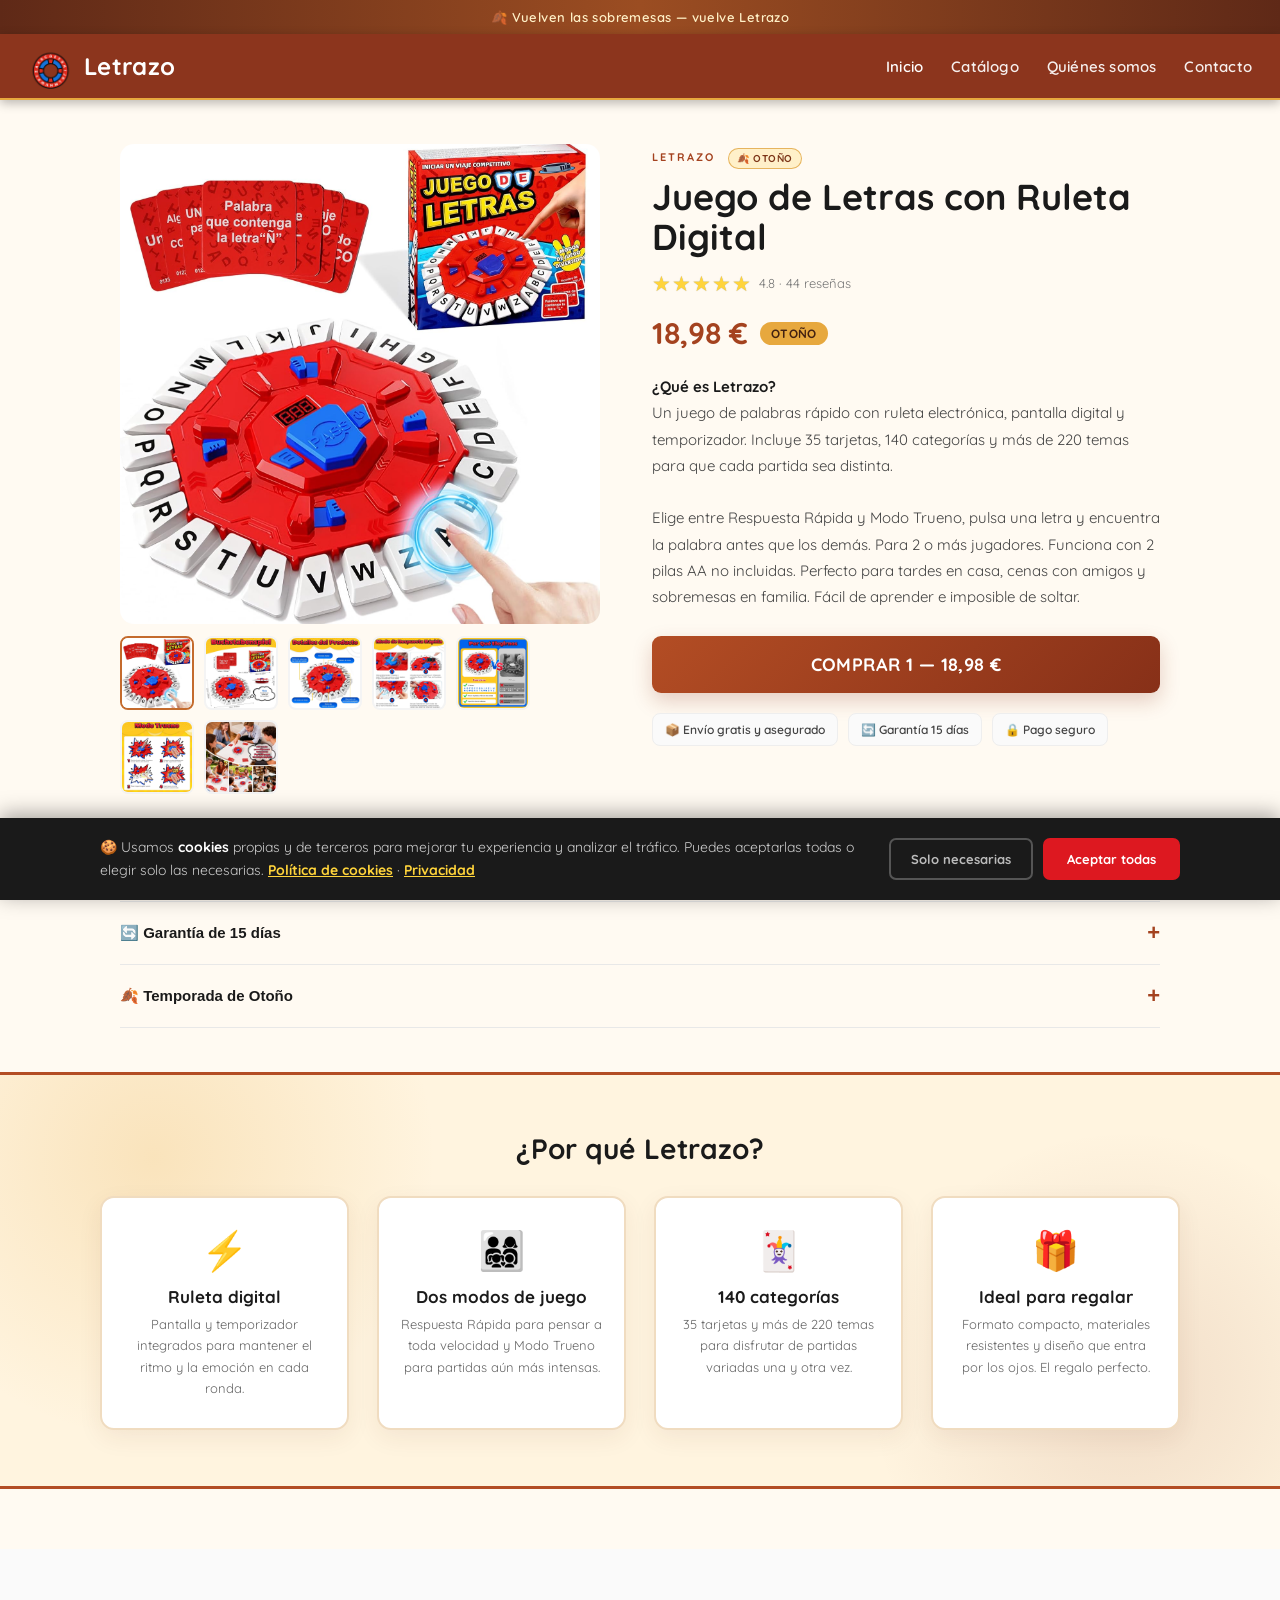
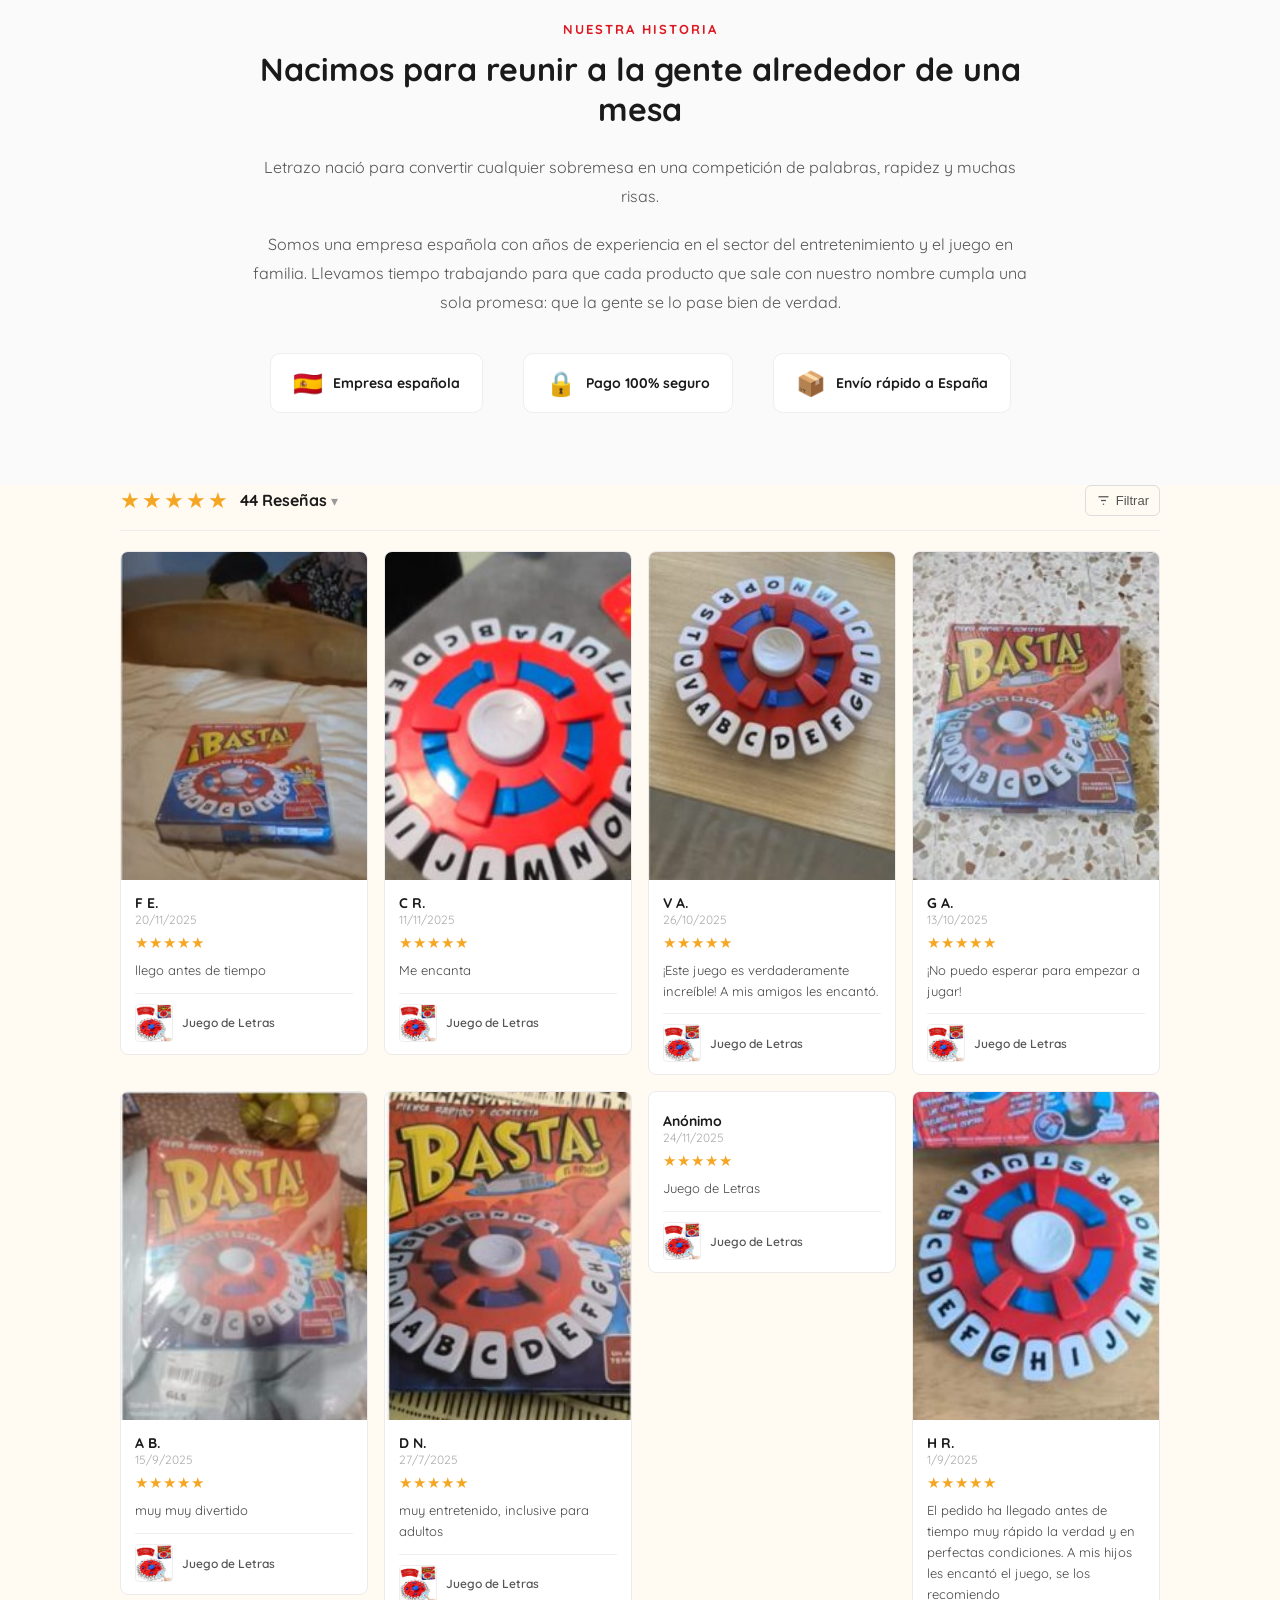
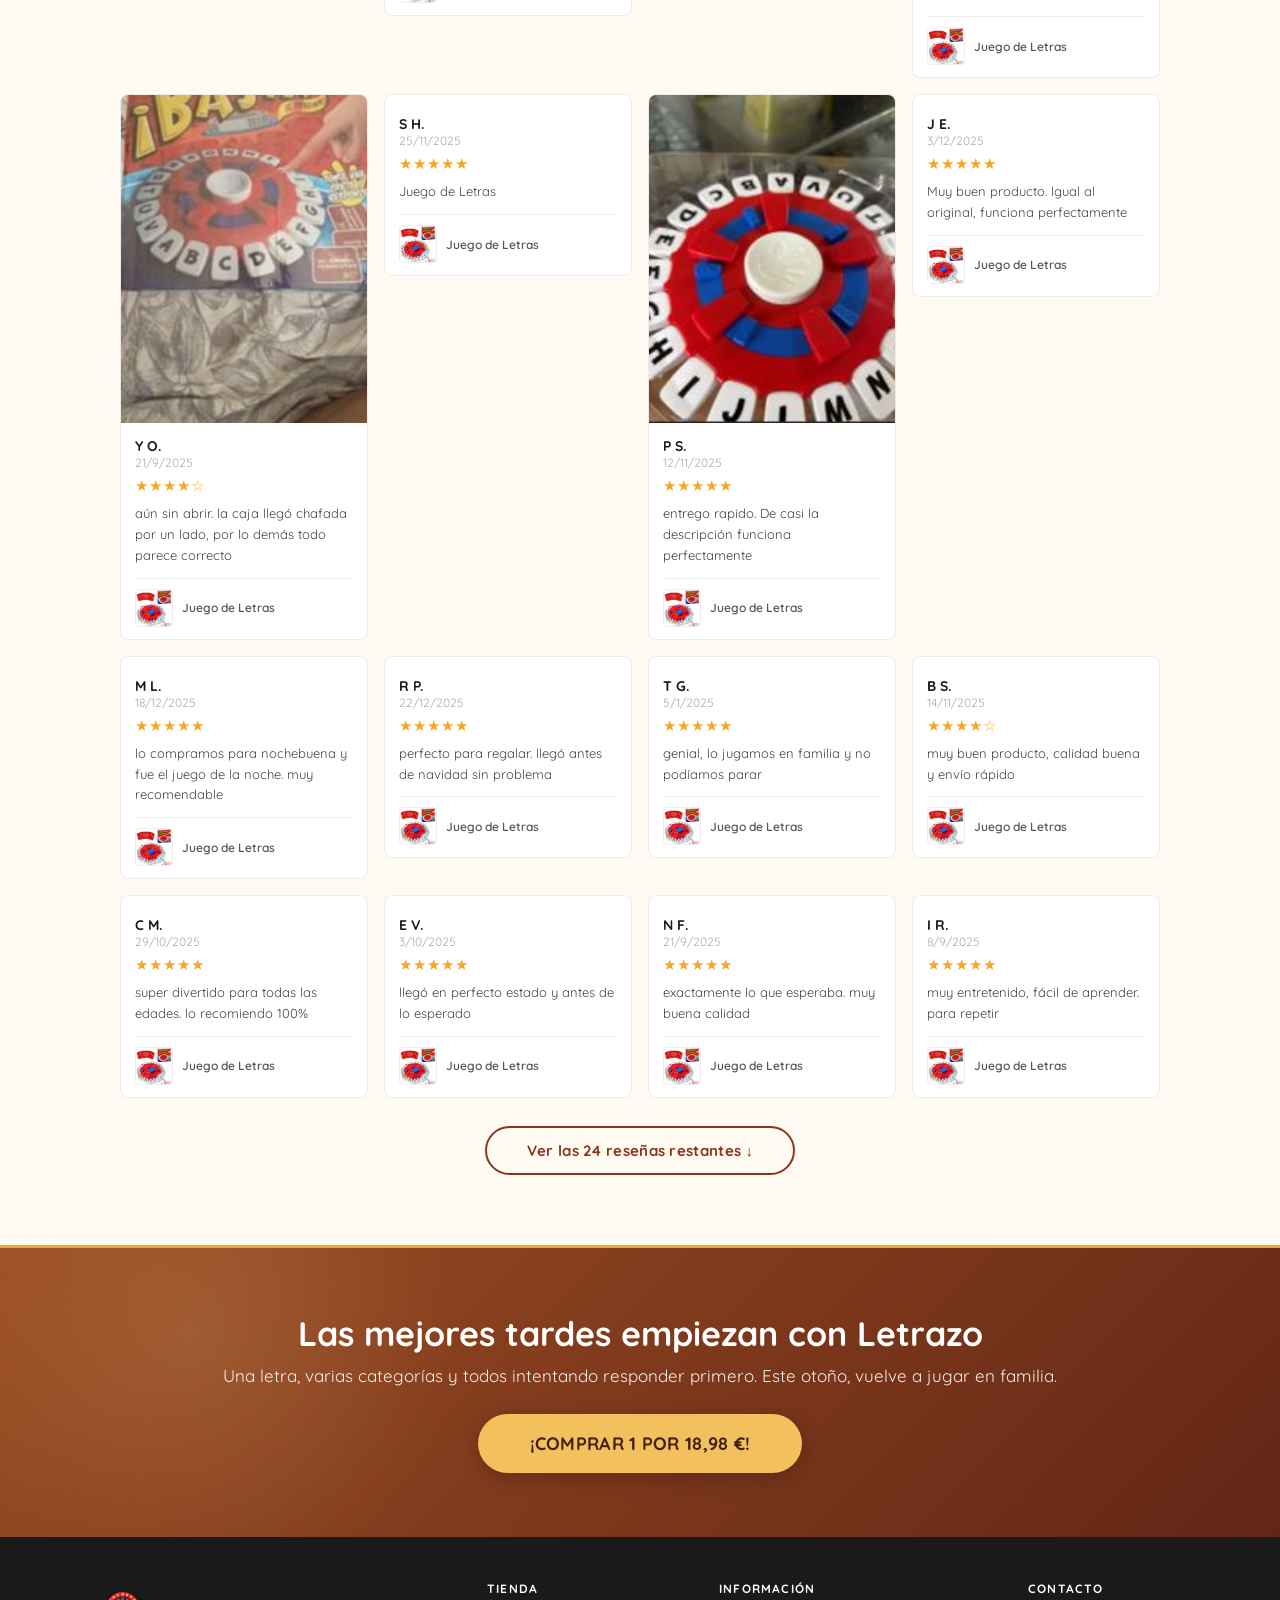
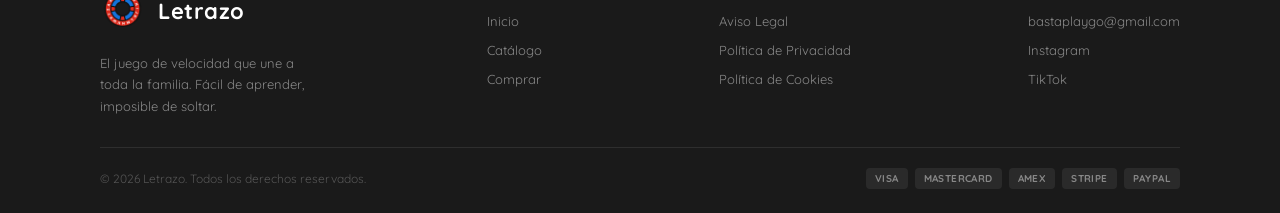
==== index.html @ b3071d02 "Switch site domain to letrazo.store" ====
<!DOCTYPE html>
<html lang="es">
<head>
  <meta charset="UTF-8">
  <meta name="viewport" content="width=device-width, initial-scale=1.0">
  <!-- Meta Pixel Code -->
  <script>
  !function(f,b,e,v,n,t,s){if(f.fbq)return;n=f.fbq=function(){n.callMethod?
  n.callMethod.apply(n,arguments):n.queue.push(arguments)};if(!f._fbq)f._fbq=n;
  n.push=n;n.loaded=!0;n.version='2.0';n.queue=[];t=b.createElement(e);t.async=!0;
  t.src=v;s=b.getElementsByTagName(e)[0];s.parentNode.insertBefore(t,s)}(window,
  document,'script','https://connect.facebook.net/en_US/fbevents.js');
  fbq('init', '2077249829835403');
  fbq('track', 'PageView');
  </script>
  <noscript><img height="1" width="1" style="display:none"
  src="https://www.facebook.com/tr?id=2077249829835403&ev=PageView&noscript=1"/></noscript>
  <!-- End Meta Pixel Code -->

  <!-- Google tag (gtag.js) -->
<script async src="https://www.googletagmanager.com/gtag/js?id=G-3YYYZKBV6C"></script>
<script>
  window.dataLayer = window.dataLayer || [];
  function gtag(){dataLayer.push(arguments);}
  gtag('js', new Date());

  gtag('config', 'G-3YYYZKBV6C');
</script>
  <title>Letrazo – El juego de letras para todos</title>
  <meta name="description" content="Letrazo es el juego de palabras con ruleta digital, dos modos de juego y 140 categorías para disfrutar en familia y con amigos.">
  <link rel="canonical" href="https://letrazo.store/">
  <meta property="og:title" content="Letrazo – El juego de letras para todos">
  <meta property="og:description" content="Ruleta digital, dos modos de juego, 35 tarjetas y 140 categorías para jugar en familia y con amigos.">
  <meta property="og:url" content="https://letrazo.store/">
  <meta property="og:type" content="website">
  <meta property="og:image" content="https://letrazo.store/fotos/logo-letrazo.png">
  <link rel="icon" href="fotos/favicon.png">
  <link rel="preload" as="image" href="fotos/letrazo1.jpg" fetchpriority="high">
  <link rel="preconnect" href="https://fonts.googleapis.com">
  <link rel="preconnect" href="https://fonts.gstatic.com" crossorigin>
  <link href="https://fonts.googleapis.com/css2?family=Quicksand:wght@400;500;600;700&display=swap" rel="stylesheet" media="print" onload="this.media='all'">
  <noscript><link href="https://fonts.googleapis.com/css2?family=Quicksand:wght@400;500;600;700&display=swap" rel="stylesheet"></noscript>
  <script src="config.js" charset="UTF-8"></script>
  <style>
    *, *::before, *::after { box-sizing: border-box; margin: 0; padding: 0; }
    body { font-family: 'Quicksand', sans-serif; background: #fff; color: #1a1a1a; }
    a { text-decoration: none; color: inherit; }

    /* ANNOUNCEMENT BAR */
    .announcement-bar {
      background: #1a1a1a;
      color: #FFD43B;
      text-align: center;
      padding: 9px 16px;
      font-size: 13px;
      font-weight: 600;
      letter-spacing: 0.4px;
    }

    /* HEADER */
    header {
      background: #DD1820;
      padding: 0 28px;
      display: flex;
      align-items: center;
      justify-content: space-between;
      height: 66px;
      position: sticky;
      top: 0;
      z-index: 100;
      box-shadow: 0 3px 10px rgba(0,0,0,0.28);
    }
    .header-logo {
      display: flex;
      align-items: center;
      gap: 10px;
      color: #fff;
      font-size: 24px;
      font-weight: 900;
      letter-spacing: 0.3px;
    }
    .header-logo img {
      height: 46px;
      width: 46px;
      object-fit: contain;
      display: block;
    }
    nav { display: flex; gap: 28px; }
    nav a {
      color: #fff;
      font-size: 15px;
      font-weight: 600;
      opacity: 0.92;
      transition: opacity 0.15s;
      letter-spacing: 0.2px;
    }
    nav a:hover, nav a.active {
      opacity: 1;
      color: #fff;
    }
    /* HAMBURGER */
    .hamburger {
      display: none;
      flex-direction: column;
      gap: 5px;
      cursor: pointer;
      padding: 6px;
      background: none;
      border: none;
    }
    .hamburger span {
      display: block;
      width: 24px;
      height: 2px;
      background: #fff;
      border-radius: 2px;
      transition: all 0.25s;
    }
    .hamburger.open span:nth-child(1) { transform: translateY(7px) rotate(45deg); }
    .hamburger.open span:nth-child(2) { opacity: 0; }
    .hamburger.open span:nth-child(3) { transform: translateY(-7px) rotate(-45deg); }

    /* MOBILE NAV DRAWER */
    .mobile-nav {
      display: none;
      position: fixed;
      top: 66px;
      left: 0; right: 0;
      background: #DD1820;
      z-index: 99;
      flex-direction: column;
      padding: 12px 0 20px;
      box-shadow: 0 6px 18px rgba(0,0,0,0.25);
    }
    .mobile-nav.open { display: flex; }
    .mobile-nav a {
      color: #fff;
      font-size: 16px;
      font-weight: 700;
      padding: 13px 28px;
      border-bottom: 1px solid rgba(255,255,255,0.1);
      letter-spacing: 0.2px;
      transition: background 0.15s;
    }
    .mobile-nav a:last-child { border-bottom: none; }
    .mobile-nav a:hover { background: rgba(255,255,255,0.1); }

    @media (max-width: 640px) {
      nav { display: none; }
      .hamburger { display: flex; }
    }

    /* PRODUCT SECTION */
    .product-section {
      max-width: 1080px;
      margin: 44px auto;
      padding: 0 20px;
      display: flex;
      gap: 52px;
      align-items: flex-start;
    }

    /* GALLERY */
    .gallery { flex: 0 0 480px; max-width: 480px; }
    .main-image-wrap {
      width: 100%;
      border-radius: 14px;
      overflow: hidden;
      background: #f4f4f4;
      aspect-ratio: 1/1;
    }
    .main-image-wrap img {
      width: 100%;
      height: 100%;
      object-fit: cover;
      transition: opacity 0.25s;
    }
    .thumbnails {
      display: flex;
      gap: 10px;
      margin-top: 12px;
      flex-wrap: wrap;
    }
    .thumb {
      width: 74px;
      height: 74px;
      border-radius: 8px;
      overflow: hidden;
      border: 2.5px solid transparent;
      cursor: pointer;
      transition: border-color 0.15s;
      background: #f4f4f4;
    }
    .thumb.active { border-color: #DD1820; }
    .thumb img { width: 100%; height: 100%; object-fit: cover; }

    /* PRODUCT INFO */
    .product-info { flex: 1; padding-top: 4px; }
    .product-brand {
      font-size: 11px;
      font-weight: 800;
      letter-spacing: 2px;
      text-transform: uppercase;
      color: #DD1820;
      margin-bottom: 8px;
    }
    .product-title {
      font-size: 36px;
      font-weight: 700;
      font-family: 'Quicksand', sans-serif;
      line-height: 1.1;
      margin-bottom: 14px;
      color: #1a1a1a;
    }

    /* STARS */
    .stars-row {
      display: flex;
      align-items: center;
      gap: 7px;
      margin-bottom: 18px;
    }
    .stars { color: #FFD43B; font-size: 21px; letter-spacing: 1px; text-shadow: 0 0 1px #aaa; }
    .reviews-count { font-size: 13px; color: #777; }

    /* PRICE */
    .price-row {
      display: flex;
      align-items: center;
      gap: 12px;
      margin-bottom: 22px;
    }
    .price-original { font-size: 17px; color: #aaa; text-decoration: line-through; }
    .price-sale { font-size: 30px; font-weight: 900; color: #DD1820; }
    .badge-sale {
      background: #FFD43B;
      color: #1a1a1a;
      font-size: 12px;
      font-weight: 800;
      padding: 4px 11px;
      border-radius: 20px;
      letter-spacing: 0.3px;
    }

    .product-description {
      font-size: 15px;
      color: #444;
      line-height: 1.75;
      margin-bottom: 26px;
    }
    .product-description strong { color: #1a1a1a; }

    /* BUY BUTTON */
    .btn-buy-stripe {
      display: block;
      width: 100%;
      background: #DD1820;
      color: #fff;
      text-align: center;
      padding: 17px;
      border-radius: 9px;
      font-size: 18px;
      font-weight: 900;
      letter-spacing: 0.4px;
      cursor: pointer;
      transition: background 0.18s, transform 0.1s;
      margin-bottom: 14px;
      text-transform: uppercase;
    }
    .btn-buy-stripe:hover { background: #b8131a; transform: translateY(-1px); }
    .btn-buy-stripe:active { transform: translateY(0); }

    /* VIDEO PLAYER (mobile-first, vertical) */
    .video-player {
      position: relative;
      width: 100%;
      max-width: 340px;
      margin: 0 auto;
      aspect-ratio: 9 / 16;
      border-radius: 18px;
      overflow: hidden;
      background: #000;
      cursor: pointer;
      box-shadow: 0 8px 28px rgba(0,0,0,0.22);
    }
    .video-player video {
      width: 100%;
      height: 100%;
      object-fit: cover;
      display: block;
    }
    .video-overlay {
      position: absolute;
      inset: 0;
      display: flex;
      flex-direction: column;
      align-items: center;
      justify-content: center;
      gap: 14px;
      background: rgba(0,0,0,0.28);
      transition: opacity 0.25s;
    }
    .video-overlay.hidden { opacity: 0; pointer-events: none; }
    .play-btn {
      width: 72px;
      height: 72px;
      border-radius: 50%;
      background: #DD1820;
      display: flex;
      align-items: center;
      justify-content: center;
      box-shadow: 0 4px 16px rgba(0,0,0,0.35);
      transition: transform 0.15s;
      padding-left: 4px;
    }
    .video-player:hover .play-btn { transform: scale(1.08); }
    .video-label {
      color: #fff;
      font-weight: 700;
      font-size: 15px;
      letter-spacing: 0.3px;
      text-shadow: 0 1px 4px rgba(0,0,0,0.5);
    }

    /* TRUST BADGES */
    .trust-badges {
      display: flex;
      gap: 10px;
      margin-top: 20px;
      flex-wrap: wrap;
    }
    .trust-badge {
      display: flex;
      align-items: center;
      gap: 6px;
      font-size: 12px;
      font-weight: 600;
      color: #444;
      background: #fafafa;
      border: 1.5px solid #eee;
      border-radius: 8px;
      padding: 8px 12px;
    }

    /* ACCORDIONS */
    .accordion-section {
      max-width: 1080px;
      margin: 0 auto 44px auto;
      padding: 0 20px;
    }
    .accordion-item { border-top: 1px solid #e8e8e8; }
    .accordion-item:last-child { border-bottom: 1px solid #e8e8e8; }
    .accordion-header {
      width: 100%;
      background: none;
      border: none;
      text-align: left;
      padding: 18px 0;
      font-size: 15px;
      font-weight: 600;
      cursor: pointer;
      display: flex;
      justify-content: space-between;
      align-items: center;
      color: #1a1a1a;
    }
    .accordion-header .icon { font-size: 22px; color: #DD1820; transition: transform 0.22s; }
    .accordion-header.open .icon { transform: rotate(45deg); }
    .accordion-body {
      max-height: 0;
      overflow: hidden;
      transition: max-height 0.3s ease;
      font-size: 14px;
      color: #555;
      line-height: 1.75;
    }
    .accordion-body.open { max-height: 200px; padding-bottom: 18px; }

    /* VIDEO */
    .video-section {
      max-width: 1080px;
      margin: 10px auto 60px auto;
      padding: 0 20px;
    }
    .section-title {
      font-size: 28px;
      font-weight: 700;
      font-family: 'Quicksand', sans-serif;
      margin-bottom: 22px;
      color: #1a1a1a;
    }
    .video-wrap {
      position: relative;
      border-radius: 16px;
      overflow: hidden;
      background: #000;
      cursor: pointer;
      max-width: 780px;
    }
    .video-wrap img { width: 100%; display: block; opacity: 0.82; transition: opacity 0.2s; }
    .video-wrap:hover img { opacity: 0.65; }
    .play-btn {
      position: absolute;
      top: 50%; left: 50%;
      transform: translate(-50%, -50%);
      width: 76px; height: 76px;
      background: #DD1820;
      border-radius: 50%;
      display: flex;
      align-items: center;
      justify-content: center;
      transition: transform 0.18s, background 0.18s;
    }
    .video-wrap:hover .play-btn { transform: translate(-50%, -50%) scale(1.1); }
    .play-btn svg { width: 30px; height: 30px; fill: #fff; margin-left: 5px; }

    /* FEATURES */
    .features-section {
      background: #fff8f8;
      border-top: 3px solid #DD1820;
      border-bottom: 3px solid #DD1820;
      padding: 56px 20px;
      margin-bottom: 60px;
    }
    .features-inner { max-width: 1080px; margin: 0 auto; }
    .features-grid {
      display: grid;
      grid-template-columns: repeat(auto-fit, minmax(210px, 1fr));
      gap: 28px;
      margin-top: 30px;
    }
    .feature-card {
      background: #fff;
      border-radius: 14px;
      padding: 28px 22px;
      text-align: center;
      border: 2px solid #f0f0f0;
      transition: border-color 0.2s;
    }
    .feature-card:hover { border-color: #DD1820; }
    .feature-icon { font-size: 38px; margin-bottom: 12px; }
    .feature-title { font-size: 17px; font-weight: 700; font-family: 'Quicksand', sans-serif; margin-bottom: 7px; color: #1a1a1a; }
    .feature-desc { font-size: 13px; color: #666; line-height: 1.65; }

    /* REVIEWS */
    .reviews-section {
      max-width: 1080px;
      margin: 0 auto 70px auto;
      padding: 0 20px;
    }
    .reviews-header {
      display: flex;
      align-items: center;
      gap: 22px;
      margin-bottom: 30px;
      flex-wrap: wrap;
    }
    .reviews-avg { font-size: 58px; font-weight: 900; color: #1a1a1a; line-height: 1; }
    .reviews-meta { display: flex; flex-direction: column; gap: 5px; }
    .reviews-stars-big { font-size: 28px; color: #FFD43B; letter-spacing: 2px; text-shadow: 0 0 2px #bbb; }
    .reviews-total { font-size: 14px; color: #777; }
    .reviews-grid {
      display: grid;
      grid-template-columns: repeat(auto-fill, minmax(290px, 1fr));
      gap: 18px;
    }
    .review-card.hidden { display: none; }
    .btn-show-more {
      display: block;
      margin: 28px auto 0 auto;
      background: none;
      border: 2.5px solid #DD1820;
      color: #DD1820;
      font-family: 'Quicksand', sans-serif;
      font-size: 15px;
      font-weight: 700;
      padding: 13px 40px;
      border-radius: 50px;
      cursor: pointer;
      transition: background 0.18s, color 0.18s;
      letter-spacing: 0.3px;
    }
    .btn-show-more:hover { background: #DD1820; color: #fff; }
    /* REVIEWS — estilo Loox */
    .reviews-loox-header {
      display: flex;
      align-items: center;
      justify-content: space-between;
      margin-bottom: 20px;
      padding-bottom: 14px;
      border-bottom: 1px solid #eee;
    }
    .reviews-loox-left { display: flex; align-items: center; gap: 10px; }
    .reviews-loox-stars { color: #f5a623; font-size: 22px; letter-spacing: 2px; }
    .reviews-loox-count { font-size: 16px; font-weight: 700; color: #1a1a1a; }
    .reviews-loox-count span { color: #999; font-weight: 500; font-size: 14px; }
    .reviews-loox-filter {
      background: none; border: 1.5px solid #ddd; border-radius: 6px;
      padding: 7px 10px; cursor: pointer; color: #555; font-size: 13px;
      display: flex; align-items: center; gap: 5px;
    }
    .reviews-grid {
      display: grid;
      grid-template-columns: repeat(4, 1fr);
      gap: 16px;
      align-items: start;
    }
    .review-card {
      background: #fff;
      border: 1px solid #ebebeb;
      border-radius: 8px;
      overflow: hidden;
    }
    .review-card.hidden { display: none; }
    .review-photo {
      width: 100%;
      aspect-ratio: 3/4;
      object-fit: cover;
      display: block;
    }
    .review-body { padding: 14px 14px 12px; }
    .reviewer-name { font-weight: 700; font-size: 14px; color: #1a1a1a; }
    .reviewer-date { font-size: 12px; color: #aaa; margin-bottom: 6px; }
    .review-stars { color: #f5a623; font-size: 15px; margin-bottom: 8px; letter-spacing: 1px; }
    .review-text { font-size: 13px; color: #444; line-height: 1.6; margin-bottom: 12px; }
    .review-divider { border: none; border-top: 1px solid #eee; margin: 10px 0; }
    .review-product {
      display: flex; align-items: center; gap: 9px;
    }
    .review-product img { width: 38px; height: 38px; object-fit: cover; border-radius: 4px; border: 1px solid #eee; }
    .review-product span { font-size: 12px; color: #555; font-weight: 600; }

    /* CTA BAND */
    .cta-band {
      background: #DD1820;
      padding: 64px 20px;
      text-align: center;
      color: #fff;
    }
    .cta-band h2 { font-size: 34px; font-weight: 900; margin-bottom: 10px; }
    .cta-band p { font-size: 17px; opacity: 0.92; margin-bottom: 28px; }
    .btn-cta-big {
      display: inline-block;
      background: #FFD43B;
      color: #1a1a1a;
      font-size: 18px;
      font-weight: 900;
      padding: 18px 52px;
      border-radius: 50px;
      letter-spacing: 0.3px;
      transition: transform 0.18s, box-shadow 0.18s;
      box-shadow: 0 5px 22px rgba(0,0,0,0.22);
      text-transform: uppercase;
    }
    .btn-cta-big:hover { transform: translateY(-2px); box-shadow: 0 10px 30px rgba(0,0,0,0.3); }

    /* FOOTER */
    footer {
      background: #1a1a1a;
      color: #ccc;
      padding: 44px 24px 24px;
    }
    .footer-inner {
      max-width: 1080px;
      margin: 0 auto 30px auto;
      display: flex;
      gap: 44px;
      justify-content: space-between;
      flex-wrap: wrap;
    }
    .footer-brand img {
      height: 44px;
      object-fit: contain;
      margin-bottom: 14px;
      display: block;
    }
    .footer-brand p { font-size: 13px; color: #888; max-width: 210px; line-height: 1.65; }
    .footer-col h4 { color: #fff; font-size: 12px; font-weight: 800; text-transform: uppercase; letter-spacing: 1.2px; margin-bottom: 14px; }
    .footer-col ul { list-style: none; display: flex; flex-direction: column; gap: 9px; }
    .footer-col ul li a { color: #888; font-size: 13px; transition: color 0.15s; }
    .footer-col ul li a:hover { color: #fff; }
    .footer-bottom {
      max-width: 1080px;
      margin: 0 auto;
      border-top: 1px solid #2e2e2e;
      padding-top: 20px;
      display: flex;
      justify-content: space-between;
      align-items: center;
      flex-wrap: wrap;
      gap: 10px;
    }
    .footer-bottom p { font-size: 12px; color: #555; }
    .payment-icons { display: flex; gap: 7px; align-items: center; }
    .payment-icons span {
      background: #2a2a2a;
      color: #888;
      font-size: 10px;
      font-weight: 700;
      padding: 4px 9px;
      border-radius: 4px;
      letter-spacing: 0.4px;
    }

    @media (max-width: 800px) {
      .product-section { flex-direction: column; gap: 24px; }
      .gallery { flex: none; max-width: 100%; }
      .product-title { font-size: 26px; }
      .footer-inner { flex-direction: column; gap: 26px; }
    }

    @media (max-width: 900px) {
      .reviews-grid { grid-template-columns: repeat(3, 1fr); }
    }
    @media (max-width: 600px) {
      .reviews-grid { grid-template-columns: repeat(2, 1fr); gap: 10px; }
      .reviews-section { padding: 0 12px; }
    }
    @media (max-width: 380px) {
      .reviews-grid { grid-template-columns: 1fr; }
    }
  </style>
  <link rel="stylesheet" href="campaigns.css">
  <script defer src="pricing.js" charset="UTF-8"></script>
  <script defer src="campaigns.js" charset="UTF-8"></script>
</head>
<body>

  <!-- ANNOUNCEMENT BAR -->
  <div class="announcement-bar" data-campaign-text="announcement">
    🍂 Vuelven las sobremesas — vuelve Letrazo
  </div>

  <!-- HEADER -->
  <header>
    <a class="header-logo" href="#" aria-label="Letrazo, inicio">
      <img src="fotos/favicon.png" alt="">
      <span>Letrazo</span>
    </a>
    <nav>
      <a href="#" class="active">Inicio</a>
      <a href="#catalogo">Catálogo</a>
      <a href="#quienes-somos">Quiénes somos</a>
      <a href="#contacto">Contacto</a>
    </nav>
    <button class="hamburger" id="hamburger" onclick="toggleMenu()" aria-label="Menú">
      <span></span><span></span><span></span>
    </button>
  </header>

  <!-- MOBILE NAV DRAWER -->
  <nav class="mobile-nav" id="mobileNav">
    <a href="#" onclick="closeMenu()">Inicio</a>
    <a href="#catalogo" onclick="closeMenu()">Catálogo</a>
    <a href="#quienes-somos" onclick="closeMenu()">Quiénes somos</a>
    <a href="#contacto" onclick="closeMenu()">Contacto</a>
  </nav>

  <!-- PRODUCT SECTION -->
  <section class="product-section" id="catalogo">

    <!-- Gallery -->
    <div class="gallery">
      <div class="main-image-wrap">
        <img id="mainImg"
          src="fotos/letrazo1.jpg"
          alt="Letrazo, juego de letras con ruleta digital"
          fetchpriority="high" width="480" height="480">
      </div>
      <div class="thumbnails">
        <div class="thumb active" onclick="changeImg(this,'fotos/letrazo1.jpg')">
          <img src="fotos/letrazo1.jpg" alt="Letrazo con ruleta, tarjetas y caja">
        </div>
        <div class="thumb" onclick="changeImg(this,'fotos/letrazo2.jpg')">
          <img loading="lazy" src="fotos/letrazo2.jpg" alt="Medidas y contenido de Letrazo">
        </div>
        <div class="thumb" onclick="changeImg(this,'fotos/letrazo3.jpg')">
          <img loading="lazy" src="fotos/letrazo3.jpg" alt="Controles de la ruleta digital de Letrazo">
        </div>
        <div class="thumb" onclick="changeImg(this,'fotos/letrazo4.jpg')">
          <img loading="lazy" src="fotos/letrazo4.jpg" alt="Modo de respuesta rápida de Letrazo">
        </div>
        <div class="thumb" onclick="changeImg(this,'fotos/letrazo5.jpg')">
          <img loading="lazy" src="fotos/letrazo5.jpg" alt="Ventajas de Letrazo">
        </div>
        <div class="thumb" onclick="changeImg(this,'fotos/letrazo6.jpg')">
          <img loading="lazy" src="fotos/letrazo6.jpg" alt="Modo Trueno de Letrazo">
        </div>
        <div class="thumb" onclick="changeImg(this,'fotos/letrazo7.jpg')">
          <img loading="lazy" src="fotos/letrazo7.jpg" alt="Letrazo para familias, amigos y fiestas">
        </div>
      </div>
    </div>

    <!-- Product info -->
    <div class="product-info">
      <div class="product-brand">Letrazo <span class="campaign-chip" data-campaign-name>🍂 Otoño</span></div>
      <h1 class="product-title">Juego de Letras con Ruleta Digital</h1>

      <div class="stars-row">
        <span class="stars">★★★★★</span>
        <span class="reviews-count">4.8 · 44 reseñas</span>
      </div>

      <div class="price-row">
        <span class="price-sale" data-unit-price>—</span>
        <span class="badge-sale" data-campaign-text="badge">OTOÑO</span>
      </div>

      <div class="purchase-options" data-purchase-options hidden>
        <button class="purchase-option active" type="button" data-purchase-option="unit" aria-pressed="true">
          <span class="purchase-option-label">1 unidad</span>
          <strong data-unit-price>—</strong>
        </button>
        <button class="purchase-option" type="button" data-purchase-option="pack2" aria-pressed="false">
          <span class="purchase-option-label">Pack de 2</span>
          <strong data-pack2-price>—</strong>
          <small>Ahorras <span data-pack-saving>—</span></small>
        </button>
      </div>

      <p class="product-description">
        <strong>¿Qué es Letrazo?</strong><br>
        Un juego de palabras rápido con ruleta electrónica, pantalla digital y temporizador. Incluye 35 tarjetas,
        140 categorías y más de 220 temas para que cada partida sea distinta.<br><br>
        Elige entre Respuesta Rápida y Modo Trueno, pulsa una letra y encuentra la palabra antes que los demás.
        Para 2 o más jugadores. Funciona con 2 pilas AA no incluidas.
        <span data-campaign-text="productTail">Perfecto para tardes en casa, cenas con amigos y sobremesas en familia. Fácil de aprender e imposible de soltar.</span>
      </p>

      <a class="btn-buy-stripe" data-buy-button href="#" target="_blank">
        Comprar <span data-selected-quantity>1</span> — <span data-selected-price>—</span>
      </a>

      <div class="trust-badges">
        <div class="trust-badge">📦 Envío gratis y asegurado</div>
        <div class="trust-badge">🔄 Garantía 15 días</div>
        <div class="trust-badge">🔒 Pago seguro</div>
      </div>
    </div>
  </section>

  <!-- ACCORDIONS -->
  <div class="accordion-section">
    <div class="accordion-item">
      <button class="accordion-header" onclick="toggleAccordion(this)">
        <span>📦 Envío Gratis y Asegurado</span>
        <span class="icon">+</span>
      </button>
      <div class="accordion-body">
        El envío es totalmente gratis y asegurado. El tiempo de preparación de los pedidos puede ser de 3 a 5 días hábiles. El tiempo de envío es de 5 a 7 días hábiles.
      </div>
    </div>
    <div class="accordion-item">
      <button class="accordion-header" onclick="toggleAccordion(this)">
        <span>🔄 Garantía de 15 días</span>
        <span class="icon">+</span>
      </button>
      <div class="accordion-body">
        Si el producto llega dañado, roto o en mal estado te ofreceremos una devolución o reembolso sin problemas en 15 días. Si quiere devolver el producto porque ya no lo quiere, póngase en contacto con nuestro equipo de atención al cliente.
      </div>
    </div>
    <div class="accordion-item">
      <button class="accordion-header" onclick="toggleAccordion(this)">
        <span data-campaign-text="offerTitle">🍂 Temporada de Otoño</span>
        <span class="icon">+</span>
      </button>
      <div class="accordion-body" data-campaign-text="offerBody">
        Letrazo mantiene su precio habitual. Una excusa perfecta para volver a reunir a todos alrededor de la mesa.
      </div>
    </div>
  </div>

  <!-- FEATURES -->
  <section class="features-section">
    <div class="features-inner">
      <h2 class="section-title" style="text-align:center;">¿Por qué Letrazo?</h2>
      <div class="features-grid">
        <div class="feature-card">
          <div class="feature-icon">⚡</div>
          <div class="feature-title">Ruleta digital</div>
          <div class="feature-desc">Pantalla y temporizador integrados para mantener el ritmo y la emoción en cada ronda.</div>
        </div>
        <div class="feature-card">
          <div class="feature-icon">👨‍👩‍👧‍👦</div>
          <div class="feature-title">Dos modos de juego</div>
          <div class="feature-desc">Respuesta Rápida para pensar a toda velocidad y Modo Trueno para partidas aún más intensas.</div>
        </div>
        <div class="feature-card">
          <div class="feature-icon">🃏</div>
          <div class="feature-title">140 categorías</div>
          <div class="feature-desc">35 tarjetas y más de 220 temas para disfrutar de partidas variadas una y otra vez.</div>
        </div>
        <div class="feature-card">
          <div class="feature-icon">🎁</div>
          <div class="feature-title">Ideal para regalar</div>
          <div class="feature-desc">Formato compacto, materiales resistentes y diseño que entra por los ojos. El regalo perfecto.</div>
        </div>
      </div>
    </div>
  </section>

  <!-- QUIÉNES SOMOS -->
  <section id="quienes-somos" style="background:#fafafa; padding:72px 20px;">
    <div style="max-width:780px; margin:0 auto; text-align:center;">
      <p style="font-size:13px; font-weight:700; letter-spacing:2px; color:#DD1820; text-transform:uppercase; margin-bottom:12px;">Nuestra historia</p>
      <h2 style="font-size:32px; font-weight:900; color:#1a1a1a; margin-bottom:24px; line-height:1.25;">Nacimos para reunir a la gente alrededor de una mesa</h2>
      <p style="font-size:16px; color:#555; line-height:1.8; margin-bottom:20px;">Letrazo nació para convertir cualquier sobremesa en una competición de palabras, rapidez y muchas risas.</p>
      <p style="font-size:16px; color:#555; line-height:1.8; margin-bottom:36px;">Somos una empresa española con años de experiencia en el sector del entretenimiento y el juego en familia. Llevamos tiempo trabajando para que cada producto que sale con nuestro nombre cumpla una sola promesa: que la gente se lo pase bien de verdad.</p>
      <div style="display:flex; justify-content:center; gap:40px; flex-wrap:wrap;">
        <div style="display:flex; align-items:center; gap:10px; background:#fff; border:1px solid #eee; border-radius:10px; padding:14px 22px;">
          <span style="font-size:24px;">🇪🇸</span>
          <span style="font-size:14px; font-weight:700; color:#1a1a1a;">Empresa española</span>
        </div>
        <div style="display:flex; align-items:center; gap:10px; background:#fff; border:1px solid #eee; border-radius:10px; padding:14px 22px;">
          <span style="font-size:24px;">🔒</span>
          <span style="font-size:14px; font-weight:700; color:#1a1a1a;">Pago 100% seguro</span>
        </div>
        <div style="display:flex; align-items:center; gap:10px; background:#fff; border:1px solid #eee; border-radius:10px; padding:14px 22px;">
          <span style="font-size:24px;">📦</span>
          <span style="font-size:14px; font-weight:700; color:#1a1a1a;">Envío rápido a España</span>
        </div>
      </div>
    </div>
  </section>

  <!-- REVIEWS -->
  <section class="reviews-section">
    <div class="reviews-loox-header">
      <div class="reviews-loox-left">
        <span class="reviews-loox-stars">★★★★★</span>
        <span class="reviews-loox-count">44 Reseñas <span>▾</span></span>
      </div>
      <button class="reviews-loox-filter">
        <svg width="15" height="15" viewBox="0 0 24 24" fill="none" stroke="currentColor" stroke-width="2"><line x1="4" y1="6" x2="20" y2="6"/><line x1="8" y1="12" x2="16" y2="12"/><line x1="11" y1="18" x2="13" y2="18"/></svg>
        Filtrar
      </button>
    </div>
    <div class="reviews-grid">


      <!-- CON FOTO -->
      <div class="review-card"><img class="review-photo" loading="lazy" decoding="async" src="fotos/foto-fe.jpg" alt=""><div class="review-body"><div class="reviewer-name">F E.</div><div class="reviewer-date">20/11/2025</div><div class="review-stars">★★★★★</div><p class="review-text">llego antes de tiempo</p><hr class="review-divider"><div class="review-product"><img src="fotos/letrazo1.jpg" alt="Juego de Letras"><span>Juego de Letras</span></div></div></div>

      <div class="review-card"><img class="review-photo" loading="lazy" decoding="async" src="fotos/foto-cr.jpg" alt=""><div class="review-body"><div class="reviewer-name">C R.</div><div class="reviewer-date">11/11/2025</div><div class="review-stars">★★★★★</div><p class="review-text">Me encanta</p><hr class="review-divider"><div class="review-product"><img src="fotos/letrazo1.jpg" alt="Juego de Letras"><span>Juego de Letras</span></div></div></div>

      <div class="review-card"><img class="review-photo" loading="lazy" decoding="async" src="fotos/foto-va.jpg" alt=""><div class="review-body"><div class="reviewer-name">V A.</div><div class="reviewer-date">26/10/2025</div><div class="review-stars">★★★★★</div><p class="review-text">¡Este juego es verdaderamente increíble! A mis amigos les encantó.</p><hr class="review-divider"><div class="review-product"><img src="fotos/letrazo1.jpg" alt="Juego de Letras"><span>Juego de Letras</span></div></div></div>

      <div class="review-card"><img class="review-photo" loading="lazy" decoding="async" src="fotos/foto-ga.jpg" alt=""><div class="review-body"><div class="reviewer-name">G A.</div><div class="reviewer-date">13/10/2025</div><div class="review-stars">★★★★★</div><p class="review-text">¡No puedo esperar para empezar a jugar!</p><hr class="review-divider"><div class="review-product"><img src="fotos/letrazo1.jpg" alt="Juego de Letras"><span>Juego de Letras</span></div></div></div>

      <div class="review-card"><img class="review-photo" loading="lazy" decoding="async" src="fotos/foto-ab.jpg" alt=""><div class="review-body"><div class="reviewer-name">A B.</div><div class="reviewer-date">15/9/2025</div><div class="review-stars">★★★★★</div><p class="review-text">muy muy divertido</p><hr class="review-divider"><div class="review-product"><img src="fotos/letrazo1.jpg" alt="Juego de Letras"><span>Juego de Letras</span></div></div></div>

      <div class="review-card"><img class="review-photo" loading="lazy" decoding="async" src="fotos/foto-dn.jpg" alt=""><div class="review-body"><div class="reviewer-name">D N.</div><div class="reviewer-date">27/7/2025</div><div class="review-stars">★★★★★</div><p class="review-text">muy entretenido, inclusive para adultos</p><hr class="review-divider"><div class="review-product"><img src="fotos/letrazo1.jpg" alt="Juego de Letras"><span>Juego de Letras</span></div></div></div>

      <div class="review-card"><div class="review-body" style="padding-top:20px"><div class="reviewer-name">Anónimo</div><div class="reviewer-date">24/11/2025</div><div class="review-stars">★★★★★</div><p class="review-text">Juego de Letras</p><hr class="review-divider"><div class="review-product"><img src="fotos/letrazo1.jpg" alt="Juego de Letras"><span>Juego de Letras</span></div></div></div>

      <div class="review-card"><img class="review-photo" loading="lazy" decoding="async" src="fotos/foto-hr.jpg" alt=""><div class="review-body"><div class="reviewer-name">H R.</div><div class="reviewer-date">1/9/2025</div><div class="review-stars">★★★★★</div><p class="review-text">El pedido ha llegado antes de tiempo muy rápido la verdad y en perfectas condiciones. A mis hijos les encantó el juego, se los recomiendo</p><hr class="review-divider"><div class="review-product"><img src="fotos/letrazo1.jpg" alt="Juego de Letras"><span>Juego de Letras</span></div></div></div>

      <div class="review-card"><img class="review-photo" loading="lazy" decoding="async" src="fotos/foto-yo.jpg" alt=""><div class="review-body"><div class="reviewer-name">Y O.</div><div class="reviewer-date">21/9/2025</div><div class="review-stars">★★★★☆</div><p class="review-text">aún sin abrir. la caja llegó chafada por un lado, por lo demás todo parece correcto</p><hr class="review-divider"><div class="review-product"><img src="fotos/letrazo1.jpg" alt="Juego de Letras"><span>Juego de Letras</span></div></div></div>

      <div class="review-card"><div class="review-body" style="padding-top:20px"><div class="reviewer-name">S H.</div><div class="reviewer-date">25/11/2025</div><div class="review-stars">★★★★★</div><p class="review-text">Juego de Letras</p><hr class="review-divider"><div class="review-product"><img src="fotos/letrazo1.jpg" alt="Juego de Letras"><span>Juego de Letras</span></div></div></div>

      <div class="review-card"><img class="review-photo" loading="lazy" decoding="async" src="fotos/foto-ps.jpg" alt=""><div class="review-body"><div class="reviewer-name">P S.</div><div class="reviewer-date">12/11/2025</div><div class="review-stars">★★★★★</div><p class="review-text">entrego rapido. De casi la descripción funciona perfectamente</p><hr class="review-divider"><div class="review-product"><img src="fotos/letrazo1.jpg" alt="Juego de Letras"><span>Juego de Letras</span></div></div></div>

      <!-- SIN FOTO — resto de reseñas -->
      <div class="review-card"><div class="review-body" style="padding-top:20px"><div class="reviewer-name">J E.</div><div class="reviewer-date">3/12/2025</div><div class="review-stars">★★★★★</div><p class="review-text">Muy buen producto. Igual al original, funciona perfectamente</p><hr class="review-divider"><div class="review-product"><img src="fotos/letrazo1.jpg" alt="Juego de Letras"><span>Juego de Letras</span></div></div></div>
      <div class="review-card"><div class="review-body" style="padding-top:20px"><div class="reviewer-name">M L.</div><div class="reviewer-date">18/12/2025</div><div class="review-stars">★★★★★</div><p class="review-text">lo compramos para nochebuena y fue el juego de la noche. muy recomendable</p><hr class="review-divider"><div class="review-product"><img src="fotos/letrazo1.jpg" alt="Juego de Letras"><span>Juego de Letras</span></div></div></div>
      <div class="review-card"><div class="review-body" style="padding-top:20px"><div class="reviewer-name">R P.</div><div class="reviewer-date">22/12/2025</div><div class="review-stars">★★★★★</div><p class="review-text">perfecto para regalar. llegó antes de navidad sin problema</p><hr class="review-divider"><div class="review-product"><img src="fotos/letrazo1.jpg" alt="Juego de Letras"><span>Juego de Letras</span></div></div></div>
      <div class="review-card"><div class="review-body" style="padding-top:20px"><div class="reviewer-name">T G.</div><div class="reviewer-date">5/1/2025</div><div class="review-stars">★★★★★</div><p class="review-text">genial, lo jugamos en familia y no podíamos parar</p><hr class="review-divider"><div class="review-product"><img src="fotos/letrazo1.jpg" alt="Juego de Letras"><span>Juego de Letras</span></div></div></div>
      <div class="review-card"><div class="review-body" style="padding-top:20px"><div class="reviewer-name">B S.</div><div class="reviewer-date">14/11/2025</div><div class="review-stars">★★★★☆</div><p class="review-text">muy buen producto, calidad buena y envío rápido</p><hr class="review-divider"><div class="review-product"><img src="fotos/letrazo1.jpg" alt="Juego de Letras"><span>Juego de Letras</span></div></div></div>
      <div class="review-card"><div class="review-body" style="padding-top:20px"><div class="reviewer-name">C M.</div><div class="reviewer-date">29/10/2025</div><div class="review-stars">★★★★★</div><p class="review-text">super divertido para todas las edades. lo recomiendo 100%</p><hr class="review-divider"><div class="review-product"><img src="fotos/letrazo1.jpg" alt="Juego de Letras"><span>Juego de Letras</span></div></div></div>
      <div class="review-card"><div class="review-body" style="padding-top:20px"><div class="reviewer-name">E V.</div><div class="reviewer-date">3/10/2025</div><div class="review-stars">★★★★★</div><p class="review-text">llegó en perfecto estado y antes de lo esperado</p><hr class="review-divider"><div class="review-product"><img src="fotos/letrazo1.jpg" alt="Juego de Letras"><span>Juego de Letras</span></div></div></div>
      <div class="review-card"><div class="review-body" style="padding-top:20px"><div class="reviewer-name">N F.</div><div class="reviewer-date">21/9/2025</div><div class="review-stars">★★★★★</div><p class="review-text">exactamente lo que esperaba. muy buena calidad</p><hr class="review-divider"><div class="review-product"><img src="fotos/letrazo1.jpg" alt="Juego de Letras"><span>Juego de Letras</span></div></div></div>
      <div class="review-card"><div class="review-body" style="padding-top:20px"><div class="reviewer-name">I R.</div><div class="reviewer-date">8/9/2025</div><div class="review-stars">★★★★★</div><p class="review-text">muy entretenido, fácil de aprender. para repetir</p><hr class="review-divider"><div class="review-product"><img src="fotos/letrazo1.jpg" alt="Juego de Letras"><span>Juego de Letras</span></div></div></div>
      <div class="review-card"><div class="review-body" style="padding-top:20px"><div class="reviewer-name">O C.</div><div class="reviewer-date">16/8/2025</div><div class="review-stars">★★★★★</div><p class="review-text">lo compré para una reunión con amigos y fue un éxito</p><hr class="review-divider"><div class="review-product"><img src="fotos/letrazo1.jpg" alt="Juego de Letras"><span>Juego de Letras</span></div></div></div>
      <div class="review-card"><div class="review-body" style="padding-top:20px"><div class="reviewer-name">L T.</div><div class="reviewer-date">2/8/2025</div><div class="review-stars">★★★★★</div><p class="review-text">muy buen juego de mesa. la familia encantada</p><hr class="review-divider"><div class="review-product"><img src="fotos/letrazo1.jpg" alt="Juego de Letras"><span>Juego de Letras</span></div></div></div>
      <div class="review-card"><div class="review-body" style="padding-top:20px"><div class="reviewer-name">K D.</div><div class="reviewer-date">19/7/2025</div><div class="review-stars">★★★★★</div><p class="review-text">packaging muy bonito. ideal como regalo. lo recomiendo</p><hr class="review-divider"><div class="review-product"><img src="fotos/letrazo1.jpg" alt="Juego de Letras"><span>Juego de Letras</span></div></div></div>
      <div class="review-card"><div class="review-body" style="padding-top:20px"><div class="reviewer-name">W B.</div><div class="reviewer-date">5/7/2025</div><div class="review-stars">★★★★★</div><p class="review-text">mi hija lo pidió y está encantada con el juego</p><hr class="review-divider"><div class="review-product"><img src="fotos/letrazo1.jpg" alt="Juego de Letras"><span>Juego de Letras</span></div></div></div>
      <div class="review-card"><div class="review-body" style="padding-top:20px"><div class="reviewer-name">J M.</div><div class="reviewer-date">23/6/2025</div><div class="review-stars">★★★★★</div><p class="review-text">muy rápido el envío. el juego tal como se describe</p><hr class="review-divider"><div class="review-product"><img src="fotos/letrazo1.jpg" alt="Juego de Letras"><span>Juego de Letras</span></div></div></div>
      <div class="review-card"><div class="review-body" style="padding-top:20px"><div class="reviewer-name">A P.</div><div class="reviewer-date">10/6/2025</div><div class="review-stars">★★★★★</div><p class="review-text">increíble. lo jugamos en la sobremesa y no paramos en 3 horas</p><hr class="review-divider"><div class="review-product"><img src="fotos/letrazo1.jpg" alt="Juego de Letras"><span>Juego de Letras</span></div></div></div>
      <div class="review-card"><div class="review-body" style="padding-top:20px"><div class="reviewer-name">Z H.</div><div class="reviewer-date">28/5/2025</div><div class="review-stars">★★★★★</div><p class="review-text">juego muy divertido, recomendado para todas las edades</p><hr class="review-divider"><div class="review-product"><img src="fotos/letrazo1.jpg" alt="Juego de Letras"><span>Juego de Letras</span></div></div></div>
      <div class="review-card"><div class="review-body" style="padding-top:20px"><div class="reviewer-name">Q N.</div><div class="reviewer-date">14/5/2025</div><div class="review-stars">★★★★☆</div><p class="review-text">buen producto, bien embalado y entregado a tiempo</p><hr class="review-divider"><div class="review-product"><img src="fotos/letrazo1.jpg" alt="Juego de Letras"><span>Juego de Letras</span></div></div></div>
      <div class="review-card"><div class="review-body" style="padding-top:20px"><div class="reviewer-name">X L.</div><div class="reviewer-date">1/5/2025</div><div class="review-stars">★★★★★</div><p class="review-text">excelente compra. muy satisfecho con el producto</p><hr class="review-divider"><div class="review-product"><img src="fotos/letrazo1.jpg" alt="Juego de Letras"><span>Juego de Letras</span></div></div></div>
      <div class="review-card"><div class="review-body" style="padding-top:20px"><div class="reviewer-name">U G.</div><div class="reviewer-date">19/4/2025</div><div class="review-stars">★★★★★</div><p class="review-text">lo usamos en clase con los niños y les encantó</p><hr class="review-divider"><div class="review-product"><img src="fotos/letrazo1.jpg" alt="Juego de Letras"><span>Juego de Letras</span></div></div></div>
      <div class="review-card"><div class="review-body" style="padding-top:20px"><div class="reviewer-name">V R.</div><div class="reviewer-date">7/4/2025</div><div class="review-stars">★★★★★</div><p class="review-text">divertidísimo. lo compré como regalo y repito seguro</p><hr class="review-divider"><div class="review-product"><img src="fotos/letrazo1.jpg" alt="Juego de Letras"><span>Juego de Letras</span></div></div></div>
      <div class="review-card"><div class="review-body" style="padding-top:20px"><div class="reviewer-name">S C.</div><div class="reviewer-date">24/3/2025</div><div class="review-stars">★★★★★</div><p class="review-text">envío muy rápido. juego de calidad, muy recomendable</p><hr class="review-divider"><div class="review-product"><img src="fotos/letrazo1.jpg" alt="Juego de Letras"><span>Juego de Letras</span></div></div></div>
      <div class="review-card"><div class="review-body" style="padding-top:20px"><div class="reviewer-name">Anónimo</div><div class="reviewer-date">11/3/2025</div><div class="review-stars">★★★☆☆</div><p class="review-text">el juego está bien pero el material podría ser más resistente. para el precio cumple</p><hr class="review-divider"><div class="review-product"><img src="fotos/letrazo1.jpg" alt="Juego de Letras"><span>Juego de Letras</span></div></div></div>
      <div class="review-card"><div class="review-body" style="padding-top:20px"><div class="reviewer-name">F J.</div><div class="reviewer-date">26/2/2025</div><div class="review-stars">★★★★★</div><p class="review-text">muy buen juego. la descripción coincide perfectamente</p><hr class="review-divider"><div class="review-product"><img src="fotos/letrazo1.jpg" alt="Juego de Letras"><span>Juego de Letras</span></div></div></div>
      <div class="review-card"><div class="review-body" style="padding-top:20px"><div class="reviewer-name">G B.</div><div class="reviewer-date">14/2/2025</div><div class="review-stars">★★★★★</div><p class="review-text">comprado para san valentín como detalle y encantó</p><hr class="review-divider"><div class="review-product"><img src="fotos/letrazo1.jpg" alt="Juego de Letras"><span>Juego de Letras</span></div></div></div>
      <div class="review-card"><div class="review-body" style="padding-top:20px"><div class="reviewer-name">P V.</div><div class="reviewer-date">3/2/2025</div><div class="review-stars">★★★★☆</div><p class="review-text">el juego llegó bien protegido. muy contento con la compra</p><hr class="review-divider"><div class="review-product"><img src="fotos/letrazo1.jpg" alt="Juego de Letras"><span>Juego de Letras</span></div></div></div>
      <div class="review-card"><div class="review-body" style="padding-top:20px"><div class="reviewer-name">H M.</div><div class="reviewer-date">20/1/2025</div><div class="review-stars">★★★★☆</div><p class="review-text">genial, entretiene a toda la familia. precio muy bueno</p><hr class="review-divider"><div class="review-product"><img src="fotos/letrazo1.jpg" alt="Juego de Letras"><span>Juego de Letras</span></div></div></div>
      <div class="review-card"><div class="review-body" style="padding-top:20px"><div class="reviewer-name">D A.</div><div class="reviewer-date">8/1/2025</div><div class="review-stars">★★★★★</div><p class="review-text">llegó rapidísimo. excelente relación calidad-precio</p><hr class="review-divider"><div class="review-product"><img src="fotos/letrazo1.jpg" alt="Juego de Letras"><span>Juego de Letras</span></div></div></div>
      <div class="review-card"><div class="review-body" style="padding-top:20px"><div class="reviewer-name">E O.</div><div class="reviewer-date">29/12/2025</div><div class="review-stars">★★★★★</div><p class="review-text">lo compramos para fin de año y fue el juego más jugado de la noche</p><hr class="review-divider"><div class="review-product"><img src="fotos/letrazo1.jpg" alt="Juego de Letras"><span>Juego de Letras</span></div></div></div>
      <div class="review-card"><div class="review-body" style="padding-top:20px"><div class="reviewer-name">T S.</div><div class="reviewer-date">26/12/2025</div><div class="review-stars">★★★★★</div><p class="review-text">regalo de navidad perfecto. a todos les encantó</p><hr class="review-divider"><div class="review-product"><img src="fotos/letrazo1.jpg" alt="Juego de Letras"><span>Juego de Letras</span></div></div></div>
      <div class="review-card"><div class="review-body" style="padding-top:20px"><div class="reviewer-name">C A.</div><div class="reviewer-date">19/12/2025</div><div class="review-stars">★★★★★</div><p class="review-text">muy divertido, fácil de aprender y adictivo. muy recomendable</p><hr class="review-divider"><div class="review-product"><img src="fotos/letrazo1.jpg" alt="Juego de Letras"><span>Juego de Letras</span></div></div></div>
      <div class="review-card"><div class="review-body" style="padding-top:20px"><div class="reviewer-name">R L.</div><div class="reviewer-date">15/12/2025</div><div class="review-stars">★★★★★</div><p class="review-text">producto recibido en buen estado y antes de lo previsto</p><hr class="review-divider"><div class="review-product"><img src="fotos/letrazo1.jpg" alt="Juego de Letras"><span>Juego de Letras</span></div></div></div>
      <div class="review-card"><div class="review-body" style="padding-top:20px"><div class="reviewer-name">N E.</div><div class="reviewer-date">9/12/2025</div><div class="review-stars">★★★★★</div><p class="review-text">superó mis expectativas. muy buena compra</p><hr class="review-divider"><div class="review-product"><img src="fotos/letrazo1.jpg" alt="Juego de Letras"><span>Juego de Letras</span></div></div></div>
      <div class="review-card"><div class="review-body" style="padding-top:20px"><div class="reviewer-name">M F.</div><div class="reviewer-date">5/12/2025</div><div class="review-stars">★★★★★</div><p class="review-text">rapidísimo el envío. el juego está muy bien hecho</p><hr class="review-divider"><div class="review-product"><img src="fotos/letrazo1.jpg" alt="Juego de Letras"><span>Juego de Letras</span></div></div></div>

    </div>
    <button class="btn-show-more" id="btnShowMore" onclick="toggleReviews()">Ver las 24 reseñas restantes ↓</button>
  </section>


  <!-- CTA BAND -->
  <section class="cta-band">
    <h2 data-campaign-text="ctaTitle">Las mejores tardes empiezan con Letrazo</h2>
    <p data-campaign-text="ctaText">Una letra, varias categorías y todos intentando responder primero. Este otoño, vuelve a jugar en familia.</p>
    <a class="btn-cta-big" data-buy-button href="#" target="_blank">
      ¡Comprar <span data-selected-quantity>1</span> por <span data-selected-price>—</span>!
    </a>
  </section>

  <!-- FOOTER -->
  <footer id="contacto">
    <div class="footer-inner">
      <div class="footer-brand">
        <div style="display:flex; align-items:center; gap:12px; margin-bottom:12px;">
          <img src="fotos/favicon.png" alt="" style="width:46px; height:46px;">
          <span style="color:#fff; font-size:22px; font-weight:900; letter-spacing:0.5px;">Letrazo</span>
        </div>
        <p>El juego de velocidad que une a toda la familia. Fácil de aprender, imposible de soltar.</p>
      </div>
      <div class="footer-col">
        <h4>Tienda</h4>
        <ul>
          <li><a href="#">Inicio</a></li>
          <li><a href="#">Catálogo</a></li>
          <li><a data-buy-button href="#" target="_blank">Comprar</a></li>
        </ul>
      </div>
      <div class="footer-col">
        <h4>Información</h4>
        <ul>
          <li><a href="aviso-legal.html">Aviso Legal</a></li>
          <li><a href="politica-privacidad.html">Política de Privacidad</a></li>
          <li><a href="politica-cookies.html">Política de Cookies</a></li>
        </ul>
      </div>
      <div class="footer-col">
        <h4>Contacto</h4>
        <ul>
          <li><a href="mailto:bastaplaygo@gmail.com">bastaplaygo@gmail.com</a></li>
          <li><a href="https://www.instagram.com/bastaplay_go/" target="_blank">Instagram</a></li>
          <li><a href="https://www.tiktok.com/@basta.play" target="_blank">TikTok</a></li>
        </ul>
      </div>
    </div>
    <div class="footer-bottom">
      <p>© 2026 Letrazo. Todos los derechos reservados.</p>
      <div class="payment-icons">
        <span>VISA</span>
        <span>MASTERCARD</span>
        <span>AMEX</span>
        <span>STRIPE</span>
        <span>PAYPAL</span>
      </div>
    </div>
  </footer>

  <script>
    function changeImg(thumb, src) {
      document.getElementById('mainImg').src = src;
      document.querySelectorAll('.thumb').forEach(t => t.classList.remove('active'));
      thumb.classList.add('active');
    }
    // COOKIES
    function setCookies(type) {
      localStorage.setItem('cookieConsent', type);
      document.getElementById('cookieBanner').style.display = 'none';
    }
    function checkCookies() {
      if (!localStorage.getItem('cookieConsent')) {
        document.getElementById('cookieBanner').style.display = 'block';
      }
    }
    const SHOW_INITIAL = 20;
    function initReviews() {
      const all = document.querySelectorAll('.review-card');
      all.forEach((c, i) => { if (i >= SHOW_INITIAL) c.classList.add('hidden'); });
    }
    function toggleReviews() {
      const hidden = document.querySelectorAll('.review-card.hidden');
      const btn = document.getElementById('btnShowMore');
      if (hidden.length > 0) {
        hidden.forEach(c => c.classList.remove('hidden'));
        btn.textContent = 'Ver menos ↑';
      } else {
        const all = document.querySelectorAll('.review-card');
        all.forEach((c, i) => { if (i >= SHOW_INITIAL) c.classList.add('hidden'); });
        btn.textContent = 'Ver las ' + (all.length - SHOW_INITIAL) + ' reseñas restantes ↓';
        document.querySelector('.reviews-section').scrollIntoView({behavior:'smooth'});
      }
    }
    function toggleMenu() {
      const btn = document.getElementById('hamburger');
      const nav = document.getElementById('mobileNav');
      btn.classList.toggle('open');
      nav.classList.toggle('open');
    }
    function closeMenu() {
      document.getElementById('hamburger').classList.remove('open');
      document.getElementById('mobileNav').classList.remove('open');
    }
    document.addEventListener('DOMContentLoaded', () => { initReviews(); checkCookies(); });
    function toggleAccordion(btn) {
      const body = btn.nextElementSibling;
      const isOpen = btn.classList.contains('open');
      document.querySelectorAll('.accordion-header').forEach(h => {
        h.classList.remove('open');
        h.nextElementSibling.classList.remove('open');
      });
      if (!isOpen) {
        btn.classList.add('open');
        body.classList.add('open');
      }
    }
  </script>

  <!-- COOKIE BANNER -->
  <div id="cookieBanner" style="display:none; position:fixed; bottom:0; left:0; right:0; z-index:9999; background:#1a1a1a; color:#fff; padding:18px 24px; box-shadow:0 -4px 20px rgba(0,0,0,0.35);">
    <div style="max-width:1080px; margin:0 auto; display:flex; align-items:center; gap:20px; flex-wrap:wrap; justify-content:space-between;">
      <div style="flex:1; min-width:260px;">
        <p style="font-size:14px; line-height:1.65; color:#ccc; font-family:'Quicksand',sans-serif;">
          🍪 Usamos <strong style="color:#fff;">cookies</strong> propias y de terceros para mejorar tu experiencia y analizar el tráfico. Puedes aceptarlas todas o elegir solo las necesarias.
          <a href="politica-cookies.html" style="color:#FFD43B; text-decoration:underline; font-weight:700;">Política de cookies</a> ·
          <a href="politica-privacidad.html" style="color:#FFD43B; text-decoration:underline; font-weight:700;">Privacidad</a>
        </p>
      </div>
      <div style="display:flex; gap:10px; flex-shrink:0;">
        <button onclick="setCookies('minimal')" style="background:none; border:2px solid #555; color:#bbb; padding:11px 20px; border-radius:7px; font-size:13px; font-weight:700; cursor:pointer; font-family:'Quicksand',sans-serif;">Solo necesarias</button>
        <button onclick="setCookies('all')" style="background:#DD1820; border:none; color:#fff; padding:11px 24px; border-radius:7px; font-size:13px; font-weight:700; cursor:pointer; font-family:'Quicksand',sans-serif;">Aceptar todas</button>
      </div>
    </div>
  </div>

  <!-- Meta Pixel — rastrear clic en "Comprar" (InitiateCheckout) -->
  <script>
    document.querySelectorAll('[data-buy-button]').forEach(function(link){
      link.addEventListener('click', function(){
        if (typeof fbq === 'function') {
          fbq('track', 'InitiateCheckout', {
            value: Number(link.dataset.checkoutValue || window.BASTA_SITE.pricing.unitPrice),
            currency: window.BASTA_SITE.pricing.currency,
            content_ids: ['letrazo-juego'],
            num_items: Number(link.dataset.checkoutQuantity || 1)
          });
        }
      });
    });
  </script>

</body>
</html>
---- campaigns.css ----
/* Elementos compartidos por todas las campañas */
[hidden] {
  display: none !important;
}

.purchase-options {
  display: grid;
  grid-template-columns: repeat(2, minmax(0, 1fr));
  gap: 10px;
  margin: -8px 0 20px;
}

.purchase-option {
  display: flex;
  flex-direction: column;
  align-items: flex-start;
  gap: 3px;
  min-height: 82px;
  padding: 13px 15px;
  border: 2px solid #dedede;
  border-radius: 10px;
  background: #fff;
  color: #252525;
  font-family: 'Quicksand', sans-serif;
  text-align: left;
  cursor: pointer;
  transition: border-color 0.15s, box-shadow 0.15s, transform 0.15s;
}

.purchase-option:hover {
  border-color: var(--campaign-accent, #DD1820);
  transform: translateY(-1px);
}

.purchase-option.active {
  border-color: var(--campaign-accent, #DD1820);
  box-shadow: 0 0 0 2px color-mix(in srgb, var(--campaign-accent, #DD1820) 16%, transparent);
}

.purchase-option-label {
  font-size: 12px;
  font-weight: 800;
  letter-spacing: 0.4px;
  text-transform: uppercase;
}

.purchase-option strong {
  font-size: 19px;
}

.purchase-option small {
  color: #55725f;
  font-size: 11px;
  font-weight: 700;
}

.campaign-chip {
  display: inline-flex;
  align-items: center;
  margin-left: 8px;
  padding: 4px 9px;
  border-radius: 999px;
  font-size: 10px;
  font-weight: 800;
  letter-spacing: 0.5px;
  vertical-align: middle;
}

.campaign-preview-badge {
  position: fixed;
  right: 16px;
  bottom: 16px;
  z-index: 9998;
  border: 1px solid rgba(255, 255, 255, 0.3);
  border-radius: 999px;
  background: rgba(20, 20, 20, 0.92);
  color: #fff;
  padding: 10px 16px;
  box-shadow: 0 8px 28px rgba(0, 0, 0, 0.28);
  font-size: 12px;
  font-weight: 800;
  letter-spacing: 0.3px;
  pointer-events: none;
}

/* VERANO: conserva la identidad roja y amarilla actual */
html[data-campaign="verano"] .campaign-chip {
  background: #fff0a6;
  color: #8c5000;
}

html[data-campaign="verano"] {
  --campaign-accent: #DD1820;
}

html[data-campaign="verano"] .features-section {
  background:
    radial-gradient(circle at 10% 15%, rgba(255, 212, 59, 0.18), transparent 22%),
    #fff8f8;
}

/* OTOÑO */
html[data-campaign="otono"] body {
  background: #fffaf2;
}

html[data-campaign="otono"] {
  --campaign-accent: #a4421f;
}

html[data-campaign="otono"] .announcement-bar {
  background: linear-gradient(90deg, #5f2917, #9b4d22, #5f2917);
  color: #fff1c7;
}

html[data-campaign="otono"] header,
html[data-campaign="otono"] .mobile-nav {
  background: #8c351d;
  border-bottom: 2px solid #e7a83e;
}

html[data-campaign="otono"] .campaign-chip {
  background: #fff0c9;
  color: #7c3518;
  box-shadow: inset 0 0 0 1px #e6b45f;
}

html[data-campaign="otono"] .product-brand,
html[data-campaign="otono"] .price-sale,
html[data-campaign="otono"] .accordion-header .icon {
  color: #a4421f;
}

html[data-campaign="otono"] .thumb.active {
  border-color: #c46b2d;
}

html[data-campaign="otono"] .badge-sale {
  background: #e7a83e;
  color: #432111;
}

html[data-campaign="otono"] .btn-buy-stripe {
  background: linear-gradient(135deg, #b34d24, #873018);
  box-shadow: 0 8px 20px rgba(135, 48, 24, 0.22);
}

html[data-campaign="otono"] .btn-buy-stripe:hover {
  background: linear-gradient(135deg, #9c3f1d, #702714);
}

html[data-campaign="otono"] .features-section {
  background:
    radial-gradient(circle at 12% 20%, rgba(231, 168, 62, 0.22), transparent 24%),
    radial-gradient(circle at 88% 76%, rgba(140, 53, 29, 0.12), transparent 22%),
    #fff4df;
  border-color: #b34d24;
}

html[data-campaign="otono"] .feature-card {
  border-color: #f0dcc0;
  box-shadow: 0 8px 24px rgba(95, 41, 23, 0.07);
}

html[data-campaign="otono"] .feature-card:hover {
  border-color: #c46b2d;
}

html[data-campaign="otono"] .btn-show-more {
  border-color: #8c351d;
  color: #8c351d;
}

html[data-campaign="otono"] .btn-show-more:hover {
  background: #8c351d;
  color: #fff;
}

html[data-campaign="otono"] .cta-band {
  background:
    radial-gradient(circle at 15% 30%, rgba(255, 222, 157, 0.14), transparent 24%),
    linear-gradient(135deg, #9b4d22, #622616);
  border-top: 3px solid #e7a83e;
}

html[data-campaign="otono"] .btn-cta-big {
  background: #f2c15d;
  color: #432111;
}

/* BLACK FRIDAY */
html[data-campaign="black-friday"] body {
  background: #f6f2e8;
}

html[data-campaign="black-friday"] {
  --campaign-accent: #e94d00;
}

html[data-campaign="black-friday"] .announcement-bar {
  background: linear-gradient(90deg, #050505, #242424, #050505);
  color: #ffd43b;
}

html[data-campaign="black-friday"] header,
html[data-campaign="black-friday"] .mobile-nav {
  background: #090909;
  border-bottom: 2px solid #ffd43b;
}

html[data-campaign="black-friday"] .product-section,
html[data-campaign="black-friday"] .accordion-section,
html[data-campaign="black-friday"] .reviews-section {
  position: relative;
}

html[data-campaign="black-friday"] .campaign-chip {
  background: #151515;
  color: #ffd43b;
  box-shadow: inset 0 0 0 1px #ffd43b;
}

html[data-campaign="black-friday"] .product-brand,
html[data-campaign="black-friday"] .price-sale,
html[data-campaign="black-friday"] .accordion-header .icon {
  color: #e94d00;
}

html[data-campaign="black-friday"] .thumb.active {
  border-color: #ffd43b;
  box-shadow: 0 0 0 1px #111;
}

html[data-campaign="black-friday"] .badge-sale {
  background: #111;
  color: #ffd43b;
  box-shadow: 0 0 0 1px #ffd43b;
}

html[data-campaign="black-friday"] .btn-buy-stripe {
  background: linear-gradient(135deg, #ff6a00, #dd3600);
  box-shadow: 0 8px 20px rgba(221, 54, 0, 0.24);
}

html[data-campaign="black-friday"] .btn-buy-stripe:hover {
  background: linear-gradient(135deg, #e95700, #be2e00);
}

html[data-campaign="black-friday"] .features-section {
  background:
    linear-gradient(135deg, rgba(255, 212, 59, 0.08) 25%, transparent 25%) 0 0 / 28px 28px,
    #111;
  border-color: #ffd43b;
}

html[data-campaign="black-friday"] .features-section .section-title {
  color: #ffd43b;
}

html[data-campaign="black-friday"] .feature-card {
  border-color: #2c2c2c;
  box-shadow: 0 8px 24px rgba(0, 0, 0, 0.24);
}

html[data-campaign="black-friday"] .feature-card:hover {
  border-color: #ffd43b;
}

html[data-campaign="black-friday"] .btn-show-more {
  border-color: #111;
  color: #111;
}

html[data-campaign="black-friday"] .btn-show-more:hover {
  background: #111;
  color: #ffd43b;
}

html[data-campaign="black-friday"] .cta-band {
  background:
    radial-gradient(circle at 15% 50%, rgba(255, 212, 59, 0.14), transparent 28%),
    #090909;
  color: #fff;
  border-top: 3px solid #ffd43b;
}

html[data-campaign="black-friday"] .btn-cta-big {
  background: #ffd43b;
  color: #090909;
}

/* CYBER MONDAY */
html[data-campaign="cyber-monday"] body {
  background: #f1f8fb;
}

html[data-campaign="cyber-monday"] {
  --campaign-accent: #007f91;
}

html[data-campaign="cyber-monday"] .announcement-bar {
  background: linear-gradient(90deg, #020712, #08263b, #020712);
  color: #5ff5ff;
}

html[data-campaign="cyber-monday"] header,
html[data-campaign="cyber-monday"] .mobile-nav {
  background: #061421;
  border-bottom: 2px solid #29dce7;
}

html[data-campaign="cyber-monday"] .campaign-chip {
  background: #071b2a;
  color: #5ff5ff;
  box-shadow: inset 0 0 0 1px #29dce7;
}

html[data-campaign="cyber-monday"] .product-brand,
html[data-campaign="cyber-monday"] .price-sale,
html[data-campaign="cyber-monday"] .accordion-header .icon {
  color: #007f91;
}

html[data-campaign="cyber-monday"] .thumb.active {
  border-color: #11baca;
  box-shadow: 0 0 0 1px #061421;
}

html[data-campaign="cyber-monday"] .badge-sale {
  background: #071b2a;
  color: #5ff5ff;
  box-shadow: 0 0 0 1px #29dce7;
}

html[data-campaign="cyber-monday"] .btn-buy-stripe {
  background: linear-gradient(135deg, #00aebe, #006c91);
  box-shadow: 0 8px 22px rgba(0, 108, 145, 0.24);
}

html[data-campaign="cyber-monday"] .btn-buy-stripe:hover {
  background: linear-gradient(135deg, #0095a3, #005b79);
}

html[data-campaign="cyber-monday"] .features-section {
  background:
    linear-gradient(rgba(41, 220, 231, 0.07) 1px, transparent 1px),
    linear-gradient(90deg, rgba(41, 220, 231, 0.07) 1px, transparent 1px),
    #061421;
  background-size: 28px 28px;
  border-color: #29dce7;
}

html[data-campaign="cyber-monday"] .features-section .section-title {
  color: #5ff5ff;
}

html[data-campaign="cyber-monday"] .feature-card {
  border-color: #bde8eb;
  box-shadow: 0 8px 24px rgba(0, 108, 145, 0.12);
}

html[data-campaign="cyber-monday"] .feature-card:hover {
  border-color: #29dce7;
}

html[data-campaign="cyber-monday"] .btn-show-more {
  border-color: #007f91;
  color: #007f91;
}

html[data-campaign="cyber-monday"] .btn-show-more:hover {
  background: #007f91;
  color: #fff;
}

html[data-campaign="cyber-monday"] .cta-band {
  background:
    radial-gradient(circle at 18% 40%, rgba(95, 245, 255, 0.12), transparent 26%),
    linear-gradient(135deg, #08263b, #020712);
  border-top: 3px solid #29dce7;
}

html[data-campaign="cyber-monday"] .btn-cta-big {
  background: #5ff5ff;
  color: #061421;
}

/* NAVIDAD / INVIERNO */
html[data-campaign="navidad"] body {
  background: #f5fbfa;
}

html[data-campaign="navidad"] {
  --campaign-accent: #a6121b;
}

html[data-campaign="navidad"] .announcement-bar {
  background: linear-gradient(90deg, #0b4b3f, #146b58, #0b4b3f);
  color: #fff7d1;
}

html[data-campaign="navidad"] header,
html[data-campaign="navidad"] .mobile-nav {
  background: #a6121b;
  border-bottom: 2px solid #f2d06b;
}

html[data-campaign="navidad"] .campaign-chip {
  background: #e8f5ef;
  color: #0b644f;
  box-shadow: inset 0 0 0 1px #8dbfac;
}

html[data-campaign="navidad"] .product-brand,
html[data-campaign="navidad"] .price-sale,
html[data-campaign="navidad"] .accordion-header .icon {
  color: #a6121b;
}

html[data-campaign="navidad"] .thumb.active {
  border-color: #0b644f;
}

html[data-campaign="navidad"] .badge-sale {
  background: #0b644f;
  color: #fff;
}

html[data-campaign="navidad"] .btn-buy-stripe {
  background: linear-gradient(135deg, #bf1824, #941019);
  box-shadow: 0 8px 20px rgba(148, 16, 25, 0.22);
}

html[data-campaign="navidad"] .btn-buy-stripe:hover {
  background: linear-gradient(135deg, #a8131d, #7d0d15);
}

html[data-campaign="navidad"] .features-section {
  background:
    radial-gradient(circle, rgba(255,255,255,0.95) 0 2px, transparent 2.5px) 0 0 / 30px 30px,
    linear-gradient(135deg, #eaf7f3, #fff8ee);
  border-color: #0b644f;
}

html[data-campaign="navidad"] .feature-card {
  border-color: #d9ebe5;
  box-shadow: 0 8px 24px rgba(11, 100, 79, 0.08);
}

html[data-campaign="navidad"] .feature-card:hover {
  border-color: #a6121b;
}

html[data-campaign="navidad"] .btn-show-more {
  border-color: #0b644f;
  color: #0b644f;
}

html[data-campaign="navidad"] .btn-show-more:hover {
  background: #0b644f;
  color: #fff;
}

html[data-campaign="navidad"] .cta-band {
  background:
    radial-gradient(circle at 20% 30%, rgba(255,255,255,0.13), transparent 24%),
    linear-gradient(135deg, #0b644f, #083e34);
  color: #fff;
  border-top: 3px solid #f2d06b;
}

html[data-campaign="navidad"] .btn-cta-big {
  background: #f2d06b;
  color: #17382f;
}

html[data-campaign="navidad"] footer {
  border-top: 3px solid #a6121b;
}

@media (max-width: 600px) {
  .purchase-options {
    grid-template-columns: 1fr;
  }

  .campaign-chip {
    display: flex;
    width: max-content;
    margin: 8px 0 0;
  }

  .campaign-preview-badge {
    right: 10px;
    bottom: 10px;
  }
}
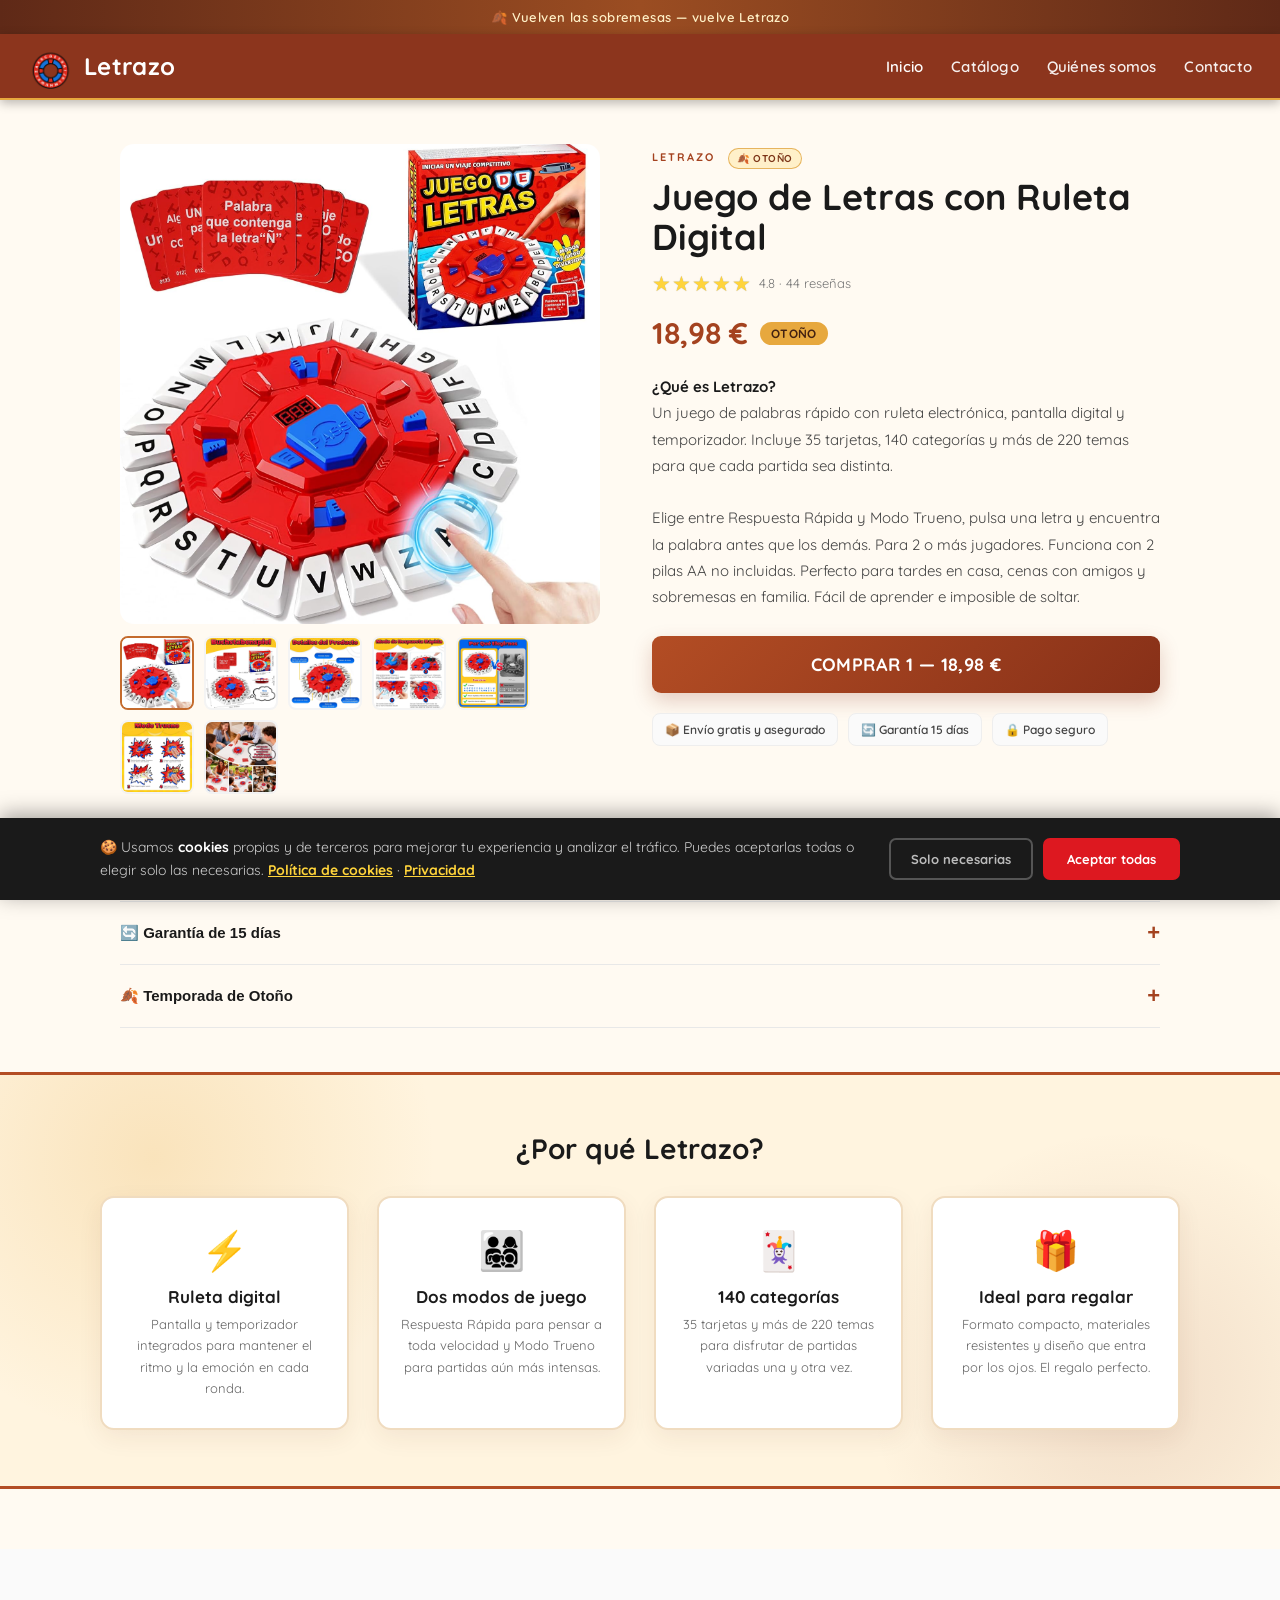
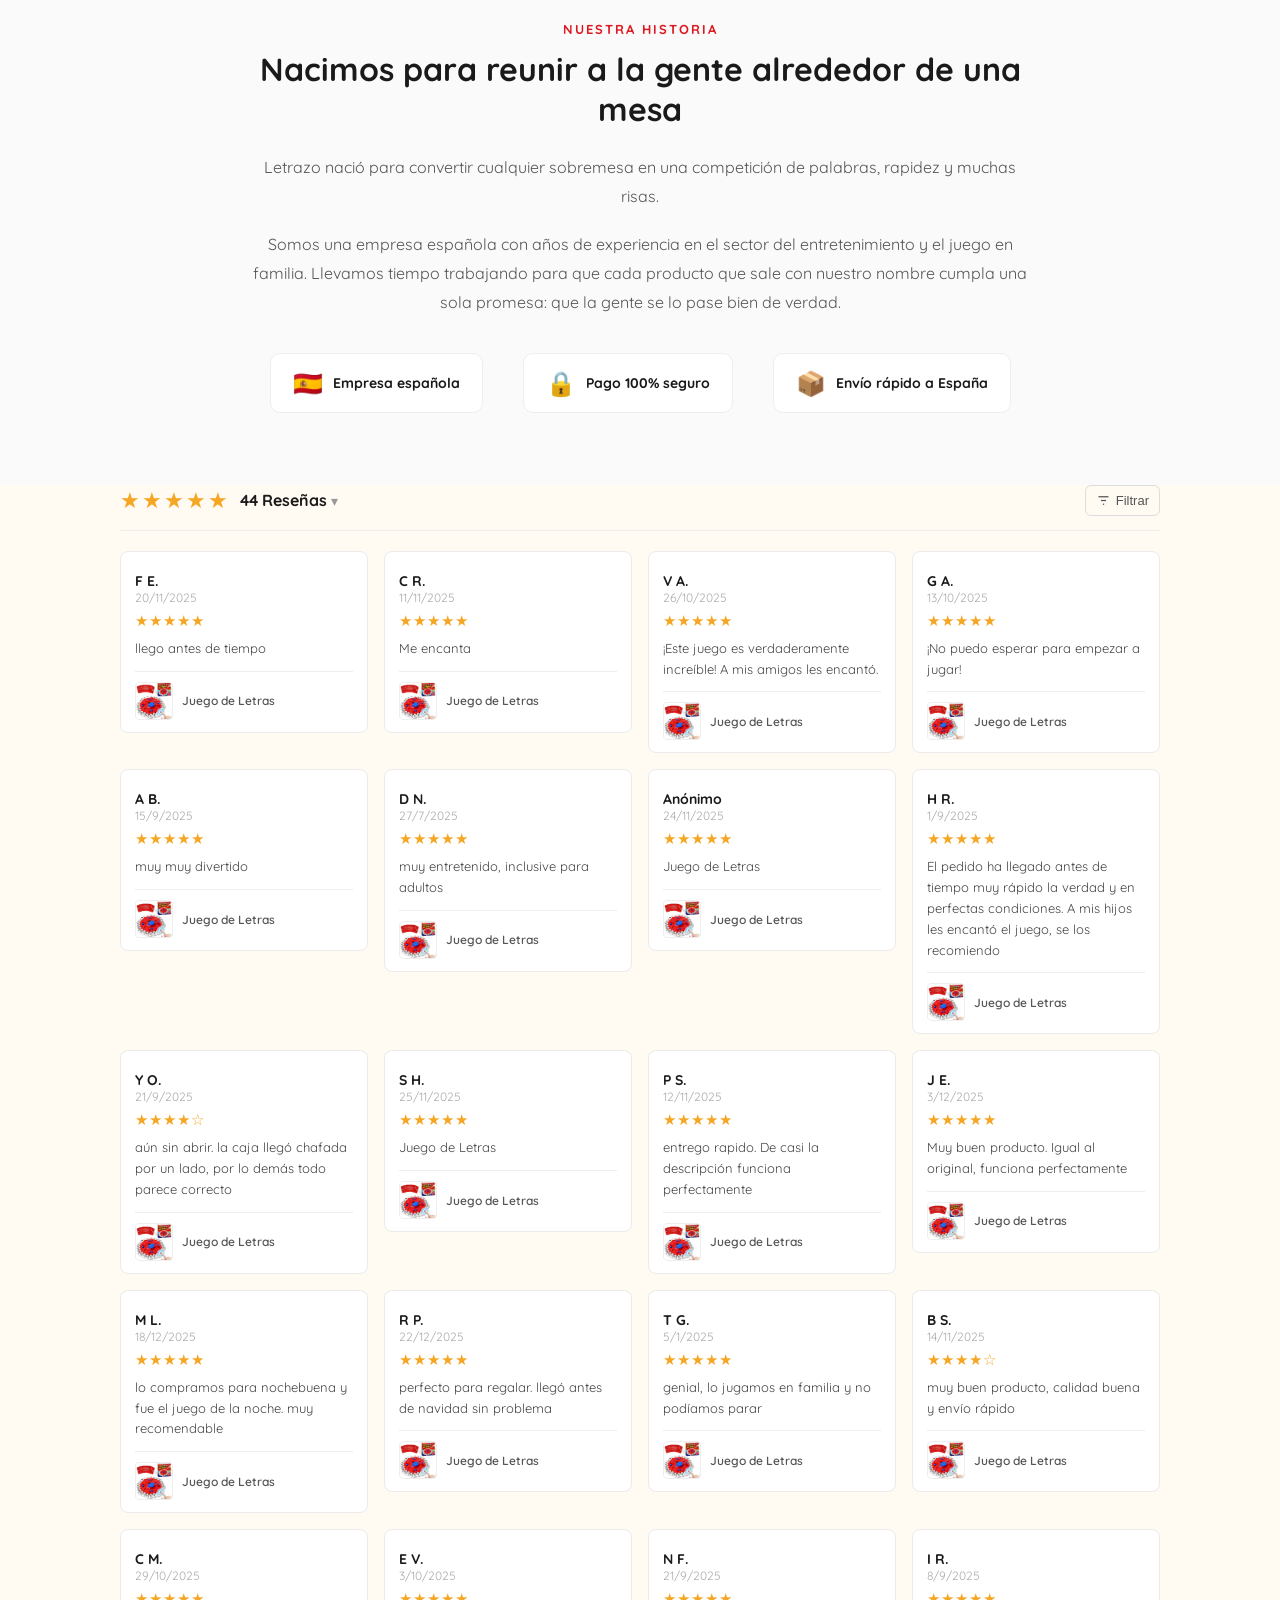
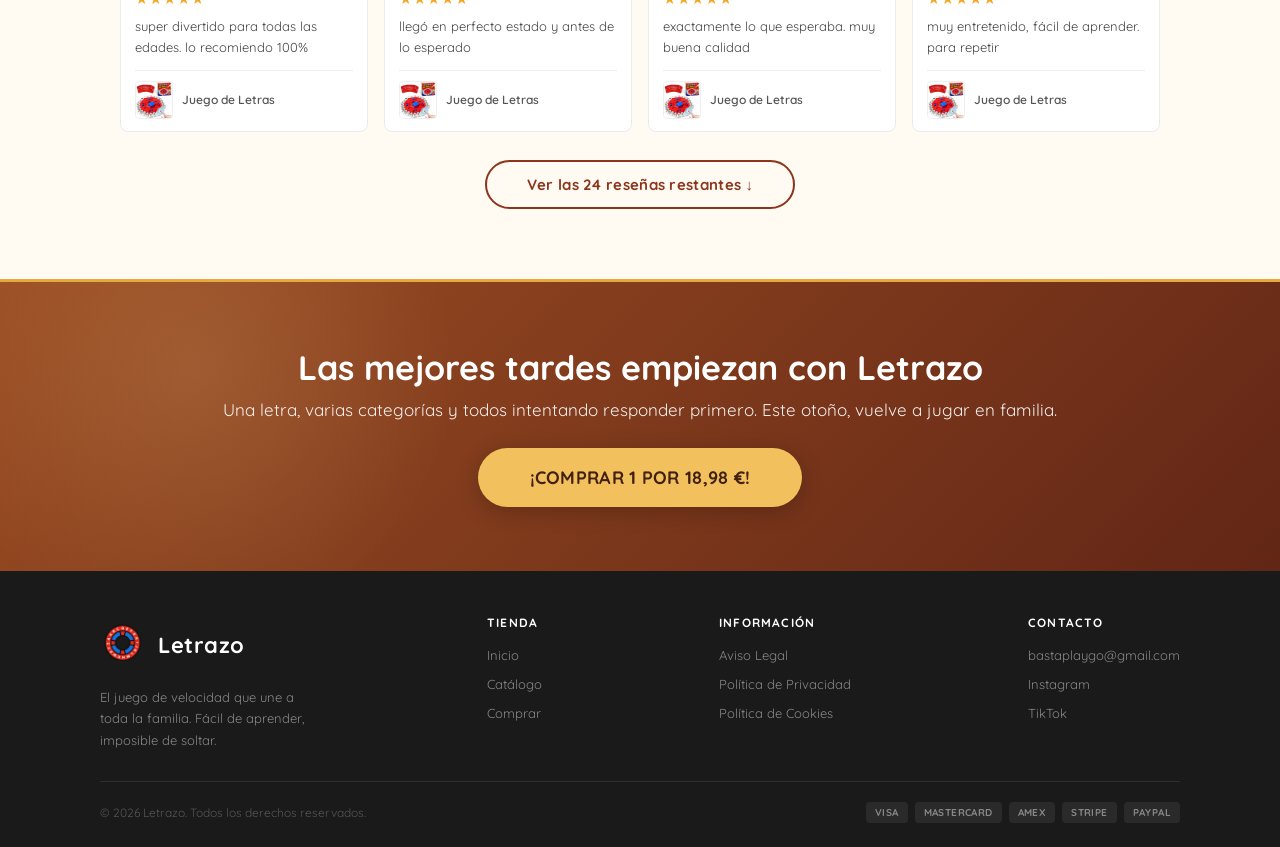
==== commit 53ccb0ed: "Remove old product photos from reviews" ====
--- a/index.html
+++ b/index.html
@@ -840,27 +840,27 @@
 
 
       <!-- CON FOTO -->
-      <div class="review-card"><img class="review-photo" loading="lazy" decoding="async" src="fotos/foto-fe.jpg" alt=""><div class="review-body"><div class="reviewer-name">F E.</div><div class="reviewer-date">20/11/2025</div><div class="review-stars">★★★★★</div><p class="review-text">llego antes de tiempo</p><hr class="review-divider"><div class="review-product"><img src="fotos/letrazo1.jpg" alt="Juego de Letras"><span>Juego de Letras</span></div></div></div>
-
-      <div class="review-card"><img class="review-photo" loading="lazy" decoding="async" src="fotos/foto-cr.jpg" alt=""><div class="review-body"><div class="reviewer-name">C R.</div><div class="reviewer-date">11/11/2025</div><div class="review-stars">★★★★★</div><p class="review-text">Me encanta</p><hr class="review-divider"><div class="review-product"><img src="fotos/letrazo1.jpg" alt="Juego de Letras"><span>Juego de Letras</span></div></div></div>
-
-      <div class="review-card"><img class="review-photo" loading="lazy" decoding="async" src="fotos/foto-va.jpg" alt=""><div class="review-body"><div class="reviewer-name">V A.</div><div class="reviewer-date">26/10/2025</div><div class="review-stars">★★★★★</div><p class="review-text">¡Este juego es verdaderamente increíble! A mis amigos les encantó.</p><hr class="review-divider"><div class="review-product"><img src="fotos/letrazo1.jpg" alt="Juego de Letras"><span>Juego de Letras</span></div></div></div>
-
-      <div class="review-card"><img class="review-photo" loading="lazy" decoding="async" src="fotos/foto-ga.jpg" alt=""><div class="review-body"><div class="reviewer-name">G A.</div><div class="reviewer-date">13/10/2025</div><div class="review-stars">★★★★★</div><p class="review-text">¡No puedo esperar para empezar a jugar!</p><hr class="review-divider"><div class="review-product"><img src="fotos/letrazo1.jpg" alt="Juego de Letras"><span>Juego de Letras</span></div></div></div>
-
-      <div class="review-card"><img class="review-photo" loading="lazy" decoding="async" src="fotos/foto-ab.jpg" alt=""><div class="review-body"><div class="reviewer-name">A B.</div><div class="reviewer-date">15/9/2025</div><div class="review-stars">★★★★★</div><p class="review-text">muy muy divertido</p><hr class="review-divider"><div class="review-product"><img src="fotos/letrazo1.jpg" alt="Juego de Letras"><span>Juego de Letras</span></div></div></div>
-
-      <div class="review-card"><img class="review-photo" loading="lazy" decoding="async" src="fotos/foto-dn.jpg" alt=""><div class="review-body"><div class="reviewer-name">D N.</div><div class="reviewer-date">27/7/2025</div><div class="review-stars">★★★★★</div><p class="review-text">muy entretenido, inclusive para adultos</p><hr class="review-divider"><div class="review-product"><img src="fotos/letrazo1.jpg" alt="Juego de Letras"><span>Juego de Letras</span></div></div></div>
+      <div class="review-card"><div class="review-body" style="padding-top:20px"><div class="reviewer-name">F E.</div><div class="reviewer-date">20/11/2025</div><div class="review-stars">★★★★★</div><p class="review-text">llego antes de tiempo</p><hr class="review-divider"><div class="review-product"><img src="fotos/letrazo1.jpg" alt="Juego de Letras"><span>Juego de Letras</span></div></div></div>
+
+      <div class="review-card"><div class="review-body" style="padding-top:20px"><div class="reviewer-name">C R.</div><div class="reviewer-date">11/11/2025</div><div class="review-stars">★★★★★</div><p class="review-text">Me encanta</p><hr class="review-divider"><div class="review-product"><img src="fotos/letrazo1.jpg" alt="Juego de Letras"><span>Juego de Letras</span></div></div></div>
+
+      <div class="review-card"><div class="review-body" style="padding-top:20px"><div class="reviewer-name">V A.</div><div class="reviewer-date">26/10/2025</div><div class="review-stars">★★★★★</div><p class="review-text">¡Este juego es verdaderamente increíble! A mis amigos les encantó.</p><hr class="review-divider"><div class="review-product"><img src="fotos/letrazo1.jpg" alt="Juego de Letras"><span>Juego de Letras</span></div></div></div>
+
+      <div class="review-card"><div class="review-body" style="padding-top:20px"><div class="reviewer-name">G A.</div><div class="reviewer-date">13/10/2025</div><div class="review-stars">★★★★★</div><p class="review-text">¡No puedo esperar para empezar a jugar!</p><hr class="review-divider"><div class="review-product"><img src="fotos/letrazo1.jpg" alt="Juego de Letras"><span>Juego de Letras</span></div></div></div>
+
+      <div class="review-card"><div class="review-body" style="padding-top:20px"><div class="reviewer-name">A B.</div><div class="reviewer-date">15/9/2025</div><div class="review-stars">★★★★★</div><p class="review-text">muy muy divertido</p><hr class="review-divider"><div class="review-product"><img src="fotos/letrazo1.jpg" alt="Juego de Letras"><span>Juego de Letras</span></div></div></div>
+
+      <div class="review-card"><div class="review-body" style="padding-top:20px"><div class="reviewer-name">D N.</div><div class="reviewer-date">27/7/2025</div><div class="review-stars">★★★★★</div><p class="review-text">muy entretenido, inclusive para adultos</p><hr class="review-divider"><div class="review-product"><img src="fotos/letrazo1.jpg" alt="Juego de Letras"><span>Juego de Letras</span></div></div></div>
 
       <div class="review-card"><div class="review-body" style="padding-top:20px"><div class="reviewer-name">Anónimo</div><div class="reviewer-date">24/11/2025</div><div class="review-stars">★★★★★</div><p class="review-text">Juego de Letras</p><hr class="review-divider"><div class="review-product"><img src="fotos/letrazo1.jpg" alt="Juego de Letras"><span>Juego de Letras</span></div></div></div>
 
-      <div class="review-card"><img class="review-photo" loading="lazy" decoding="async" src="fotos/foto-hr.jpg" alt=""><div class="review-body"><div class="reviewer-name">H R.</div><div class="reviewer-date">1/9/2025</div><div class="review-stars">★★★★★</div><p class="review-text">El pedido ha llegado antes de tiempo muy rápido la verdad y en perfectas condiciones. A mis hijos les encantó el juego, se los recomiendo</p><hr class="review-divider"><div class="review-product"><img src="fotos/letrazo1.jpg" alt="Juego de Letras"><span>Juego de Letras</span></div></div></div>
-
-      <div class="review-card"><img class="review-photo" loading="lazy" decoding="async" src="fotos/foto-yo.jpg" alt=""><div class="review-body"><div class="reviewer-name">Y O.</div><div class="reviewer-date">21/9/2025</div><div class="review-stars">★★★★☆</div><p class="review-text">aún sin abrir. la caja llegó chafada por un lado, por lo demás todo parece correcto</p><hr class="review-divider"><div class="review-product"><img src="fotos/letrazo1.jpg" alt="Juego de Letras"><span>Juego de Letras</span></div></div></div>
+      <div class="review-card"><div class="review-body" style="padding-top:20px"><div class="reviewer-name">H R.</div><div class="reviewer-date">1/9/2025</div><div class="review-stars">★★★★★</div><p class="review-text">El pedido ha llegado antes de tiempo muy rápido la verdad y en perfectas condiciones. A mis hijos les encantó el juego, se los recomiendo</p><hr class="review-divider"><div class="review-product"><img src="fotos/letrazo1.jpg" alt="Juego de Letras"><span>Juego de Letras</span></div></div></div>
+
+      <div class="review-card"><div class="review-body" style="padding-top:20px"><div class="reviewer-name">Y O.</div><div class="reviewer-date">21/9/2025</div><div class="review-stars">★★★★☆</div><p class="review-text">aún sin abrir. la caja llegó chafada por un lado, por lo demás todo parece correcto</p><hr class="review-divider"><div class="review-product"><img src="fotos/letrazo1.jpg" alt="Juego de Letras"><span>Juego de Letras</span></div></div></div>
 
       <div class="review-card"><div class="review-body" style="padding-top:20px"><div class="reviewer-name">S H.</div><div class="reviewer-date">25/11/2025</div><div class="review-stars">★★★★★</div><p class="review-text">Juego de Letras</p><hr class="review-divider"><div class="review-product"><img src="fotos/letrazo1.jpg" alt="Juego de Letras"><span>Juego de Letras</span></div></div></div>
 
-      <div class="review-card"><img class="review-photo" loading="lazy" decoding="async" src="fotos/foto-ps.jpg" alt=""><div class="review-body"><div class="reviewer-name">P S.</div><div class="reviewer-date">12/11/2025</div><div class="review-stars">★★★★★</div><p class="review-text">entrego rapido. De casi la descripción funciona perfectamente</p><hr class="review-divider"><div class="review-product"><img src="fotos/letrazo1.jpg" alt="Juego de Letras"><span>Juego de Letras</span></div></div></div>
+      <div class="review-card"><div class="review-body" style="padding-top:20px"><div class="reviewer-name">P S.</div><div class="reviewer-date">12/11/2025</div><div class="review-stars">★★★★★</div><p class="review-text">entrego rapido. De casi la descripción funciona perfectamente</p><hr class="review-divider"><div class="review-product"><img src="fotos/letrazo1.jpg" alt="Juego de Letras"><span>Juego de Letras</span></div></div></div>
 
       <!-- SIN FOTO — resto de reseñas -->
       <div class="review-card"><div class="review-body" style="padding-top:20px"><div class="reviewer-name">J E.</div><div class="reviewer-date">3/12/2025</div><div class="review-stars">★★★★★</div><p class="review-text">Muy buen producto. Igual al original, funciona perfectamente</p><hr class="review-divider"><div class="review-product"><img src="fotos/letrazo1.jpg" alt="Juego de Letras"><span>Juego de Letras</span></div></div></div>
@@ -941,8 +941,8 @@
         <h4>Contacto</h4>
         <ul>
           <li><a href="mailto:bastaplaygo@gmail.com">bastaplaygo@gmail.com</a></li>
-          <li><a href="https://www.instagram.com/bastaplay_go/" target="_blank">Instagram</a></li>
-          <li><a href="https://www.tiktok.com/@basta.play" target="_blank">TikTok</a></li>
+          <li><a href="https://www.instagram.com/letrazo.store/" target="_blank">Instagram</a></li>
+          <li><a href="https://www.tiktok.com/@letrazo.play" target="_blank">TikTok</a></li>
         </ul>
       </div>
     </div>
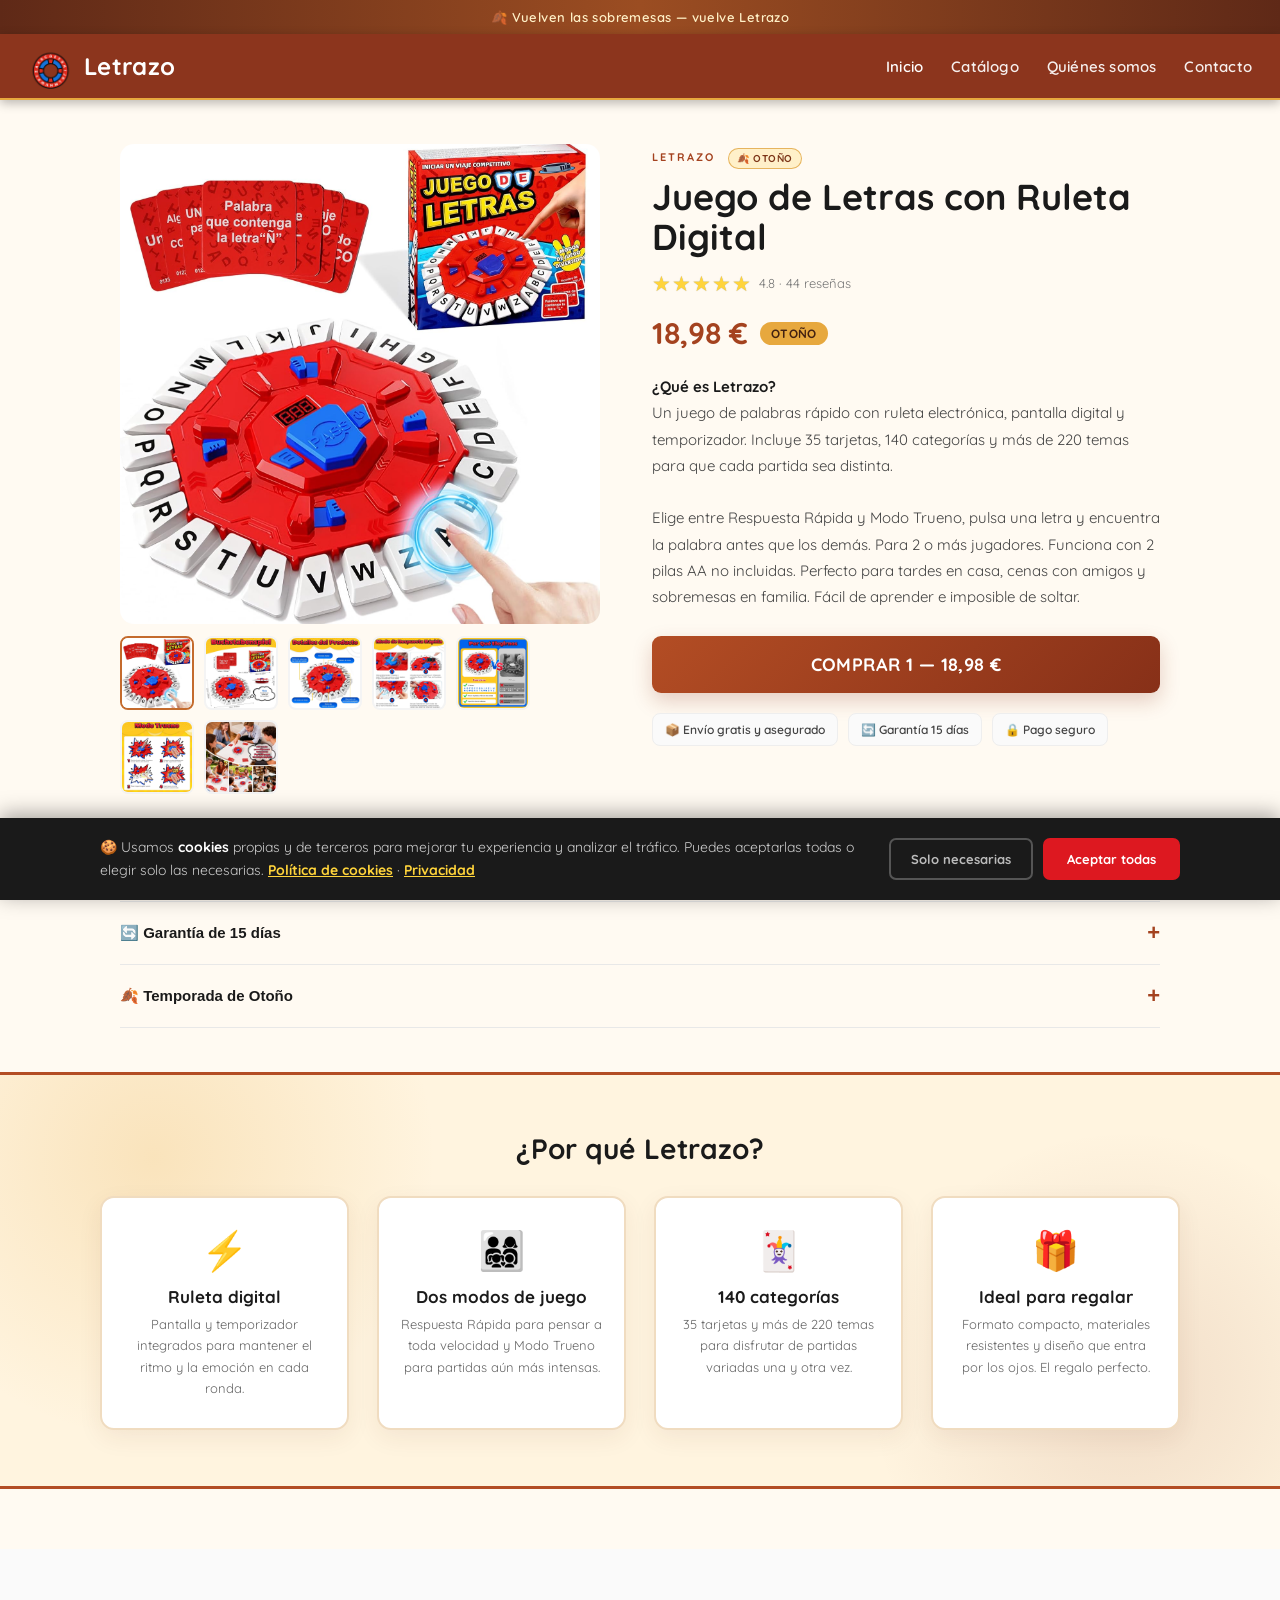
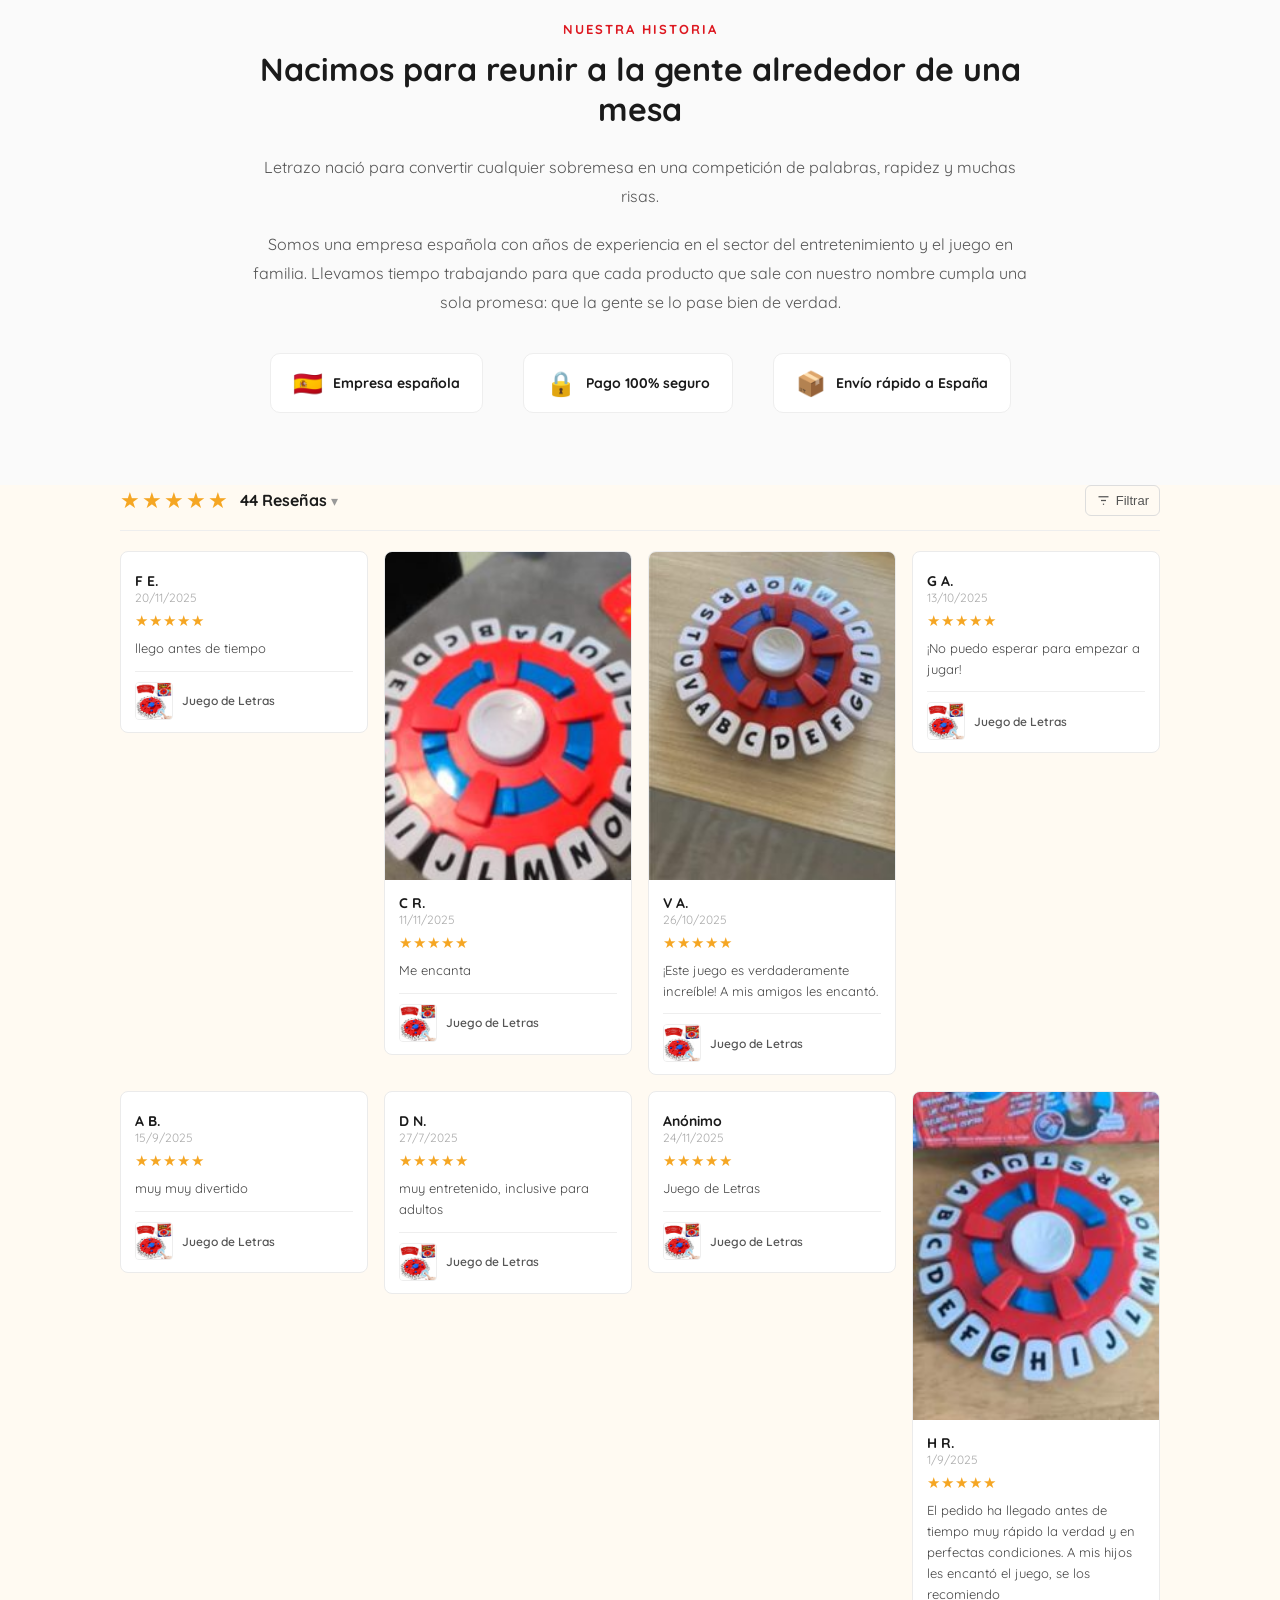
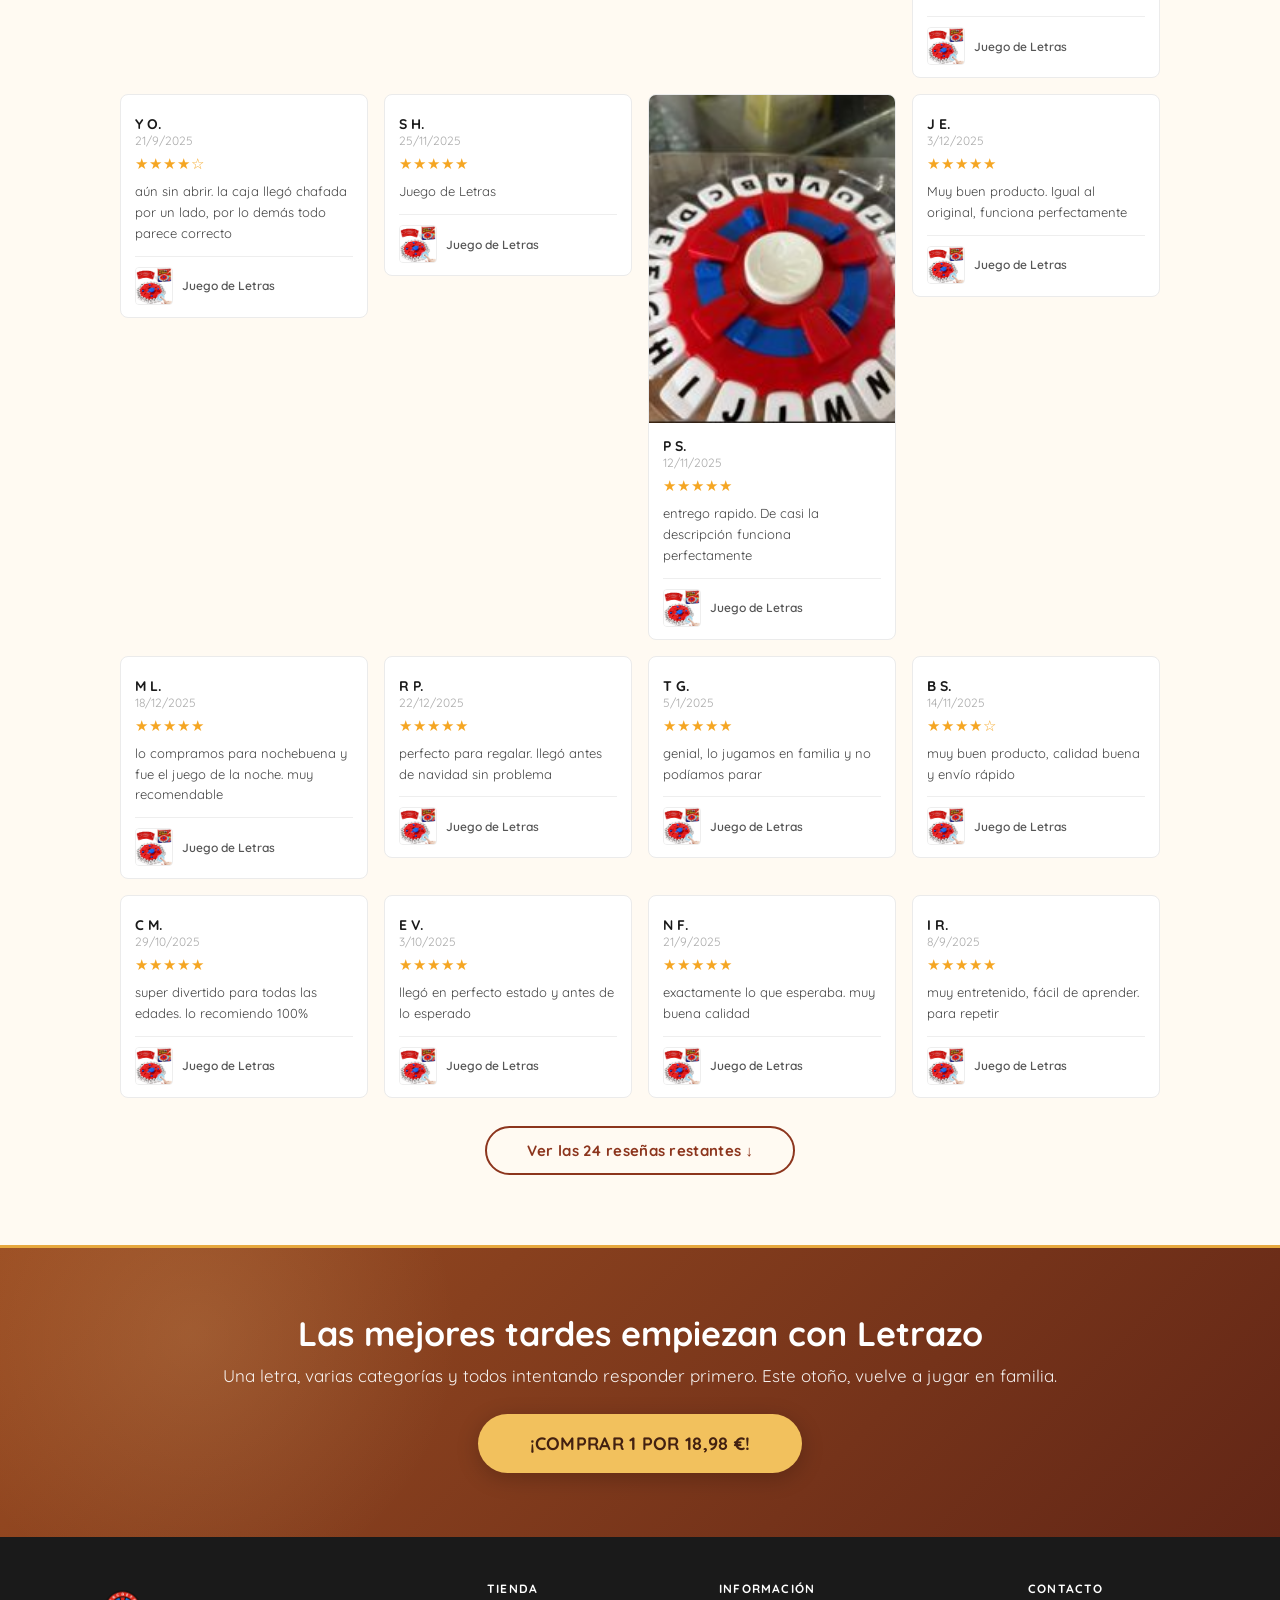
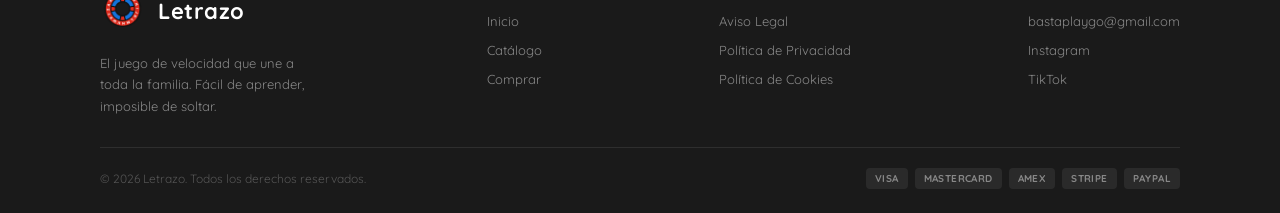
==== commit abfc9052: "Restore unbranded review photos and track edits" ====
--- a/index.html
+++ b/index.html
@@ -842,9 +842,9 @@
       <!-- CON FOTO -->
       <div class="review-card"><div class="review-body" style="padding-top:20px"><div class="reviewer-name">F E.</div><div class="reviewer-date">20/11/2025</div><div class="review-stars">★★★★★</div><p class="review-text">llego antes de tiempo</p><hr class="review-divider"><div class="review-product"><img src="fotos/letrazo1.jpg" alt="Juego de Letras"><span>Juego de Letras</span></div></div></div>
 
-      <div class="review-card"><div class="review-body" style="padding-top:20px"><div class="reviewer-name">C R.</div><div class="reviewer-date">11/11/2025</div><div class="review-stars">★★★★★</div><p class="review-text">Me encanta</p><hr class="review-divider"><div class="review-product"><img src="fotos/letrazo1.jpg" alt="Juego de Letras"><span>Juego de Letras</span></div></div></div>
-
-      <div class="review-card"><div class="review-body" style="padding-top:20px"><div class="reviewer-name">V A.</div><div class="reviewer-date">26/10/2025</div><div class="review-stars">★★★★★</div><p class="review-text">¡Este juego es verdaderamente increíble! A mis amigos les encantó.</p><hr class="review-divider"><div class="review-product"><img src="fotos/letrazo1.jpg" alt="Juego de Letras"><span>Juego de Letras</span></div></div></div>
+      <div class="review-card"><img class="review-photo" loading="lazy" decoding="async" src="fotos/foto-cr.jpg" alt=""><div class="review-body"><div class="reviewer-name">C R.</div><div class="reviewer-date">11/11/2025</div><div class="review-stars">★★★★★</div><p class="review-text">Me encanta</p><hr class="review-divider"><div class="review-product"><img src="fotos/letrazo1.jpg" alt="Juego de Letras"><span>Juego de Letras</span></div></div></div>
+
+      <div class="review-card"><img class="review-photo" loading="lazy" decoding="async" src="fotos/foto-va.jpg" alt=""><div class="review-body"><div class="reviewer-name">V A.</div><div class="reviewer-date">26/10/2025</div><div class="review-stars">★★★★★</div><p class="review-text">¡Este juego es verdaderamente increíble! A mis amigos les encantó.</p><hr class="review-divider"><div class="review-product"><img src="fotos/letrazo1.jpg" alt="Juego de Letras"><span>Juego de Letras</span></div></div></div>
 
       <div class="review-card"><div class="review-body" style="padding-top:20px"><div class="reviewer-name">G A.</div><div class="reviewer-date">13/10/2025</div><div class="review-stars">★★★★★</div><p class="review-text">¡No puedo esperar para empezar a jugar!</p><hr class="review-divider"><div class="review-product"><img src="fotos/letrazo1.jpg" alt="Juego de Letras"><span>Juego de Letras</span></div></div></div>
 
@@ -854,13 +854,13 @@
 
       <div class="review-card"><div class="review-body" style="padding-top:20px"><div class="reviewer-name">Anónimo</div><div class="reviewer-date">24/11/2025</div><div class="review-stars">★★★★★</div><p class="review-text">Juego de Letras</p><hr class="review-divider"><div class="review-product"><img src="fotos/letrazo1.jpg" alt="Juego de Letras"><span>Juego de Letras</span></div></div></div>
 
-      <div class="review-card"><div class="review-body" style="padding-top:20px"><div class="reviewer-name">H R.</div><div class="reviewer-date">1/9/2025</div><div class="review-stars">★★★★★</div><p class="review-text">El pedido ha llegado antes de tiempo muy rápido la verdad y en perfectas condiciones. A mis hijos les encantó el juego, se los recomiendo</p><hr class="review-divider"><div class="review-product"><img src="fotos/letrazo1.jpg" alt="Juego de Letras"><span>Juego de Letras</span></div></div></div>
+      <div class="review-card"><img class="review-photo" loading="lazy" decoding="async" src="fotos/foto-hr.jpg" alt=""><div class="review-body"><div class="reviewer-name">H R.</div><div class="reviewer-date">1/9/2025</div><div class="review-stars">★★★★★</div><p class="review-text">El pedido ha llegado antes de tiempo muy rápido la verdad y en perfectas condiciones. A mis hijos les encantó el juego, se los recomiendo</p><hr class="review-divider"><div class="review-product"><img src="fotos/letrazo1.jpg" alt="Juego de Letras"><span>Juego de Letras</span></div></div></div>
 
       <div class="review-card"><div class="review-body" style="padding-top:20px"><div class="reviewer-name">Y O.</div><div class="reviewer-date">21/9/2025</div><div class="review-stars">★★★★☆</div><p class="review-text">aún sin abrir. la caja llegó chafada por un lado, por lo demás todo parece correcto</p><hr class="review-divider"><div class="review-product"><img src="fotos/letrazo1.jpg" alt="Juego de Letras"><span>Juego de Letras</span></div></div></div>
 
       <div class="review-card"><div class="review-body" style="padding-top:20px"><div class="reviewer-name">S H.</div><div class="reviewer-date">25/11/2025</div><div class="review-stars">★★★★★</div><p class="review-text">Juego de Letras</p><hr class="review-divider"><div class="review-product"><img src="fotos/letrazo1.jpg" alt="Juego de Letras"><span>Juego de Letras</span></div></div></div>
 
-      <div class="review-card"><div class="review-body" style="padding-top:20px"><div class="reviewer-name">P S.</div><div class="reviewer-date">12/11/2025</div><div class="review-stars">★★★★★</div><p class="review-text">entrego rapido. De casi la descripción funciona perfectamente</p><hr class="review-divider"><div class="review-product"><img src="fotos/letrazo1.jpg" alt="Juego de Letras"><span>Juego de Letras</span></div></div></div>
+      <div class="review-card"><img class="review-photo" loading="lazy" decoding="async" src="fotos/foto-ps.jpg" alt=""><div class="review-body"><div class="reviewer-name">P S.</div><div class="reviewer-date">12/11/2025</div><div class="review-stars">★★★★★</div><p class="review-text">entrego rapido. De casi la descripción funciona perfectamente</p><hr class="review-divider"><div class="review-product"><img src="fotos/letrazo1.jpg" alt="Juego de Letras"><span>Juego de Letras</span></div></div></div>
 
       <!-- SIN FOTO — resto de reseñas -->
       <div class="review-card"><div class="review-body" style="padding-top:20px"><div class="reviewer-name">J E.</div><div class="reviewer-date">3/12/2025</div><div class="review-stars">★★★★★</div><p class="review-text">Muy buen producto. Igual al original, funciona perfectamente</p><hr class="review-divider"><div class="review-product"><img src="fotos/letrazo1.jpg" alt="Juego de Letras"><span>Juego de Letras</span></div></div></div>
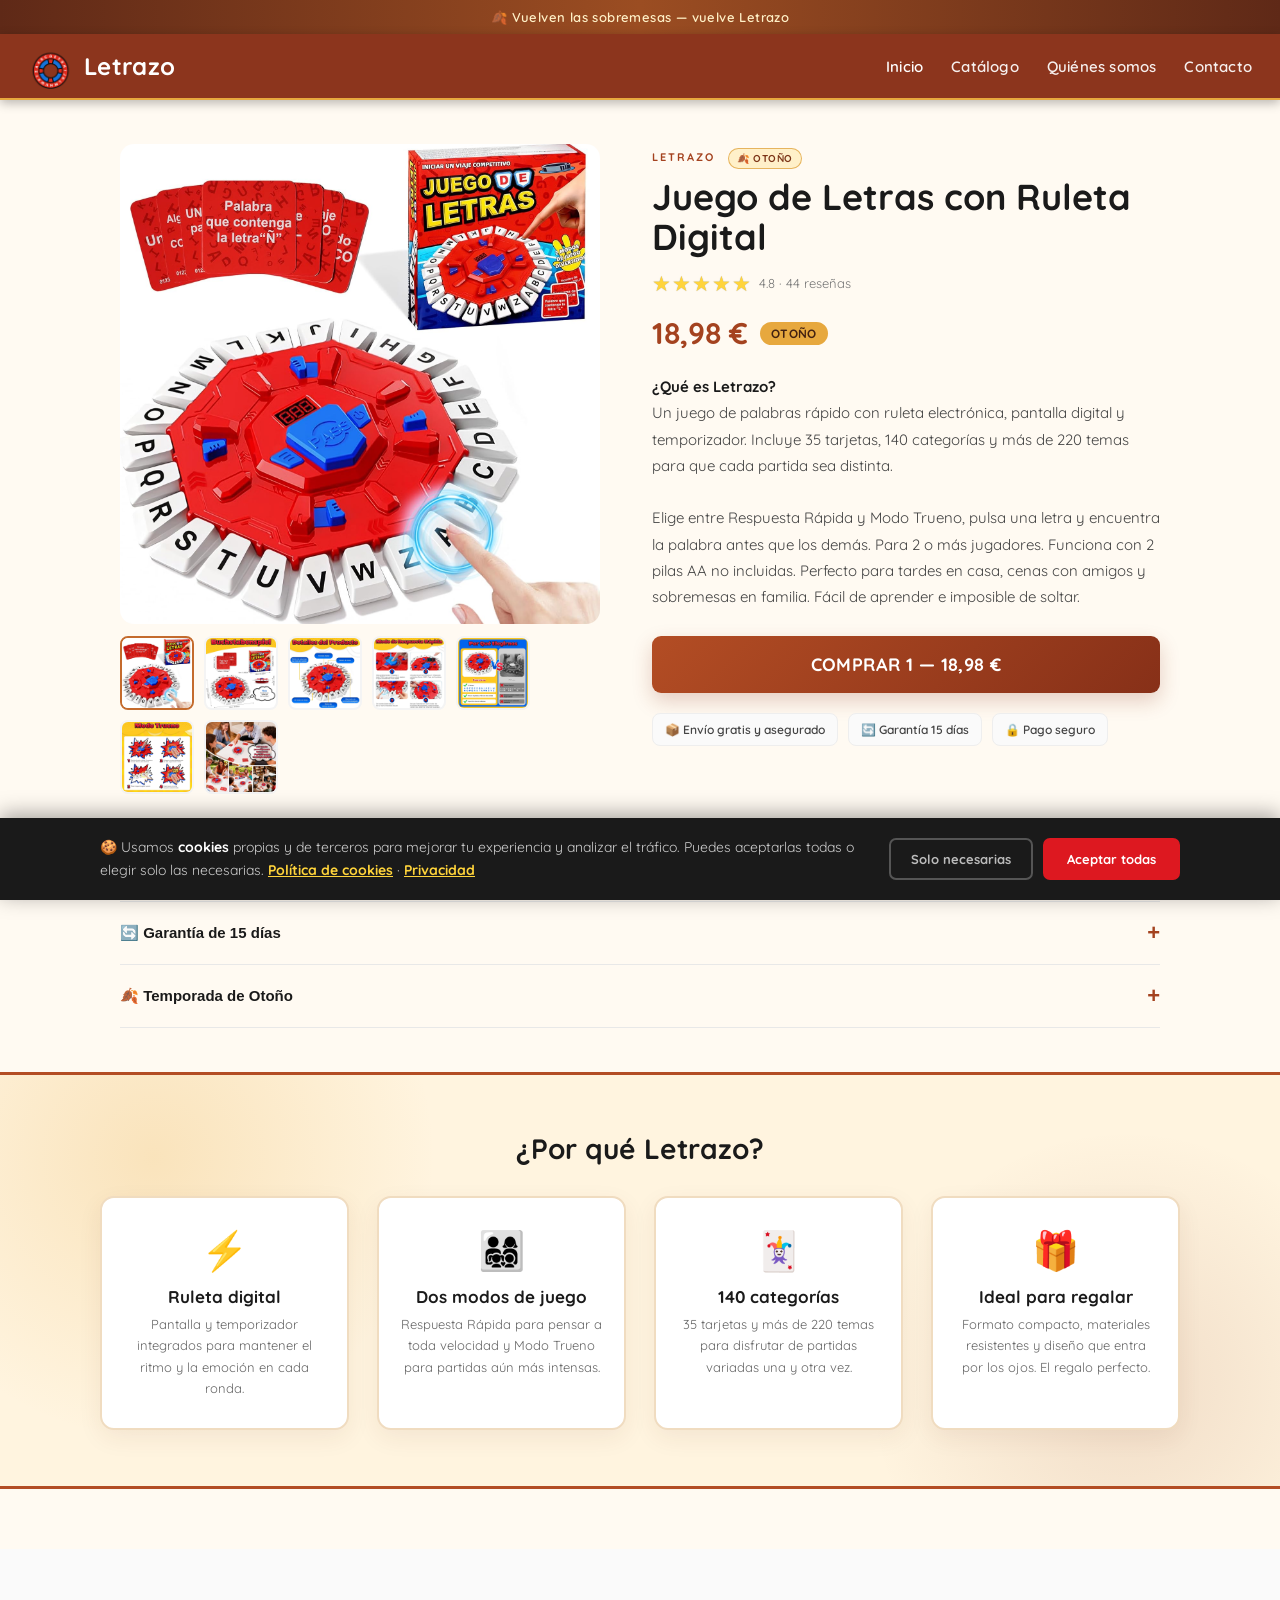
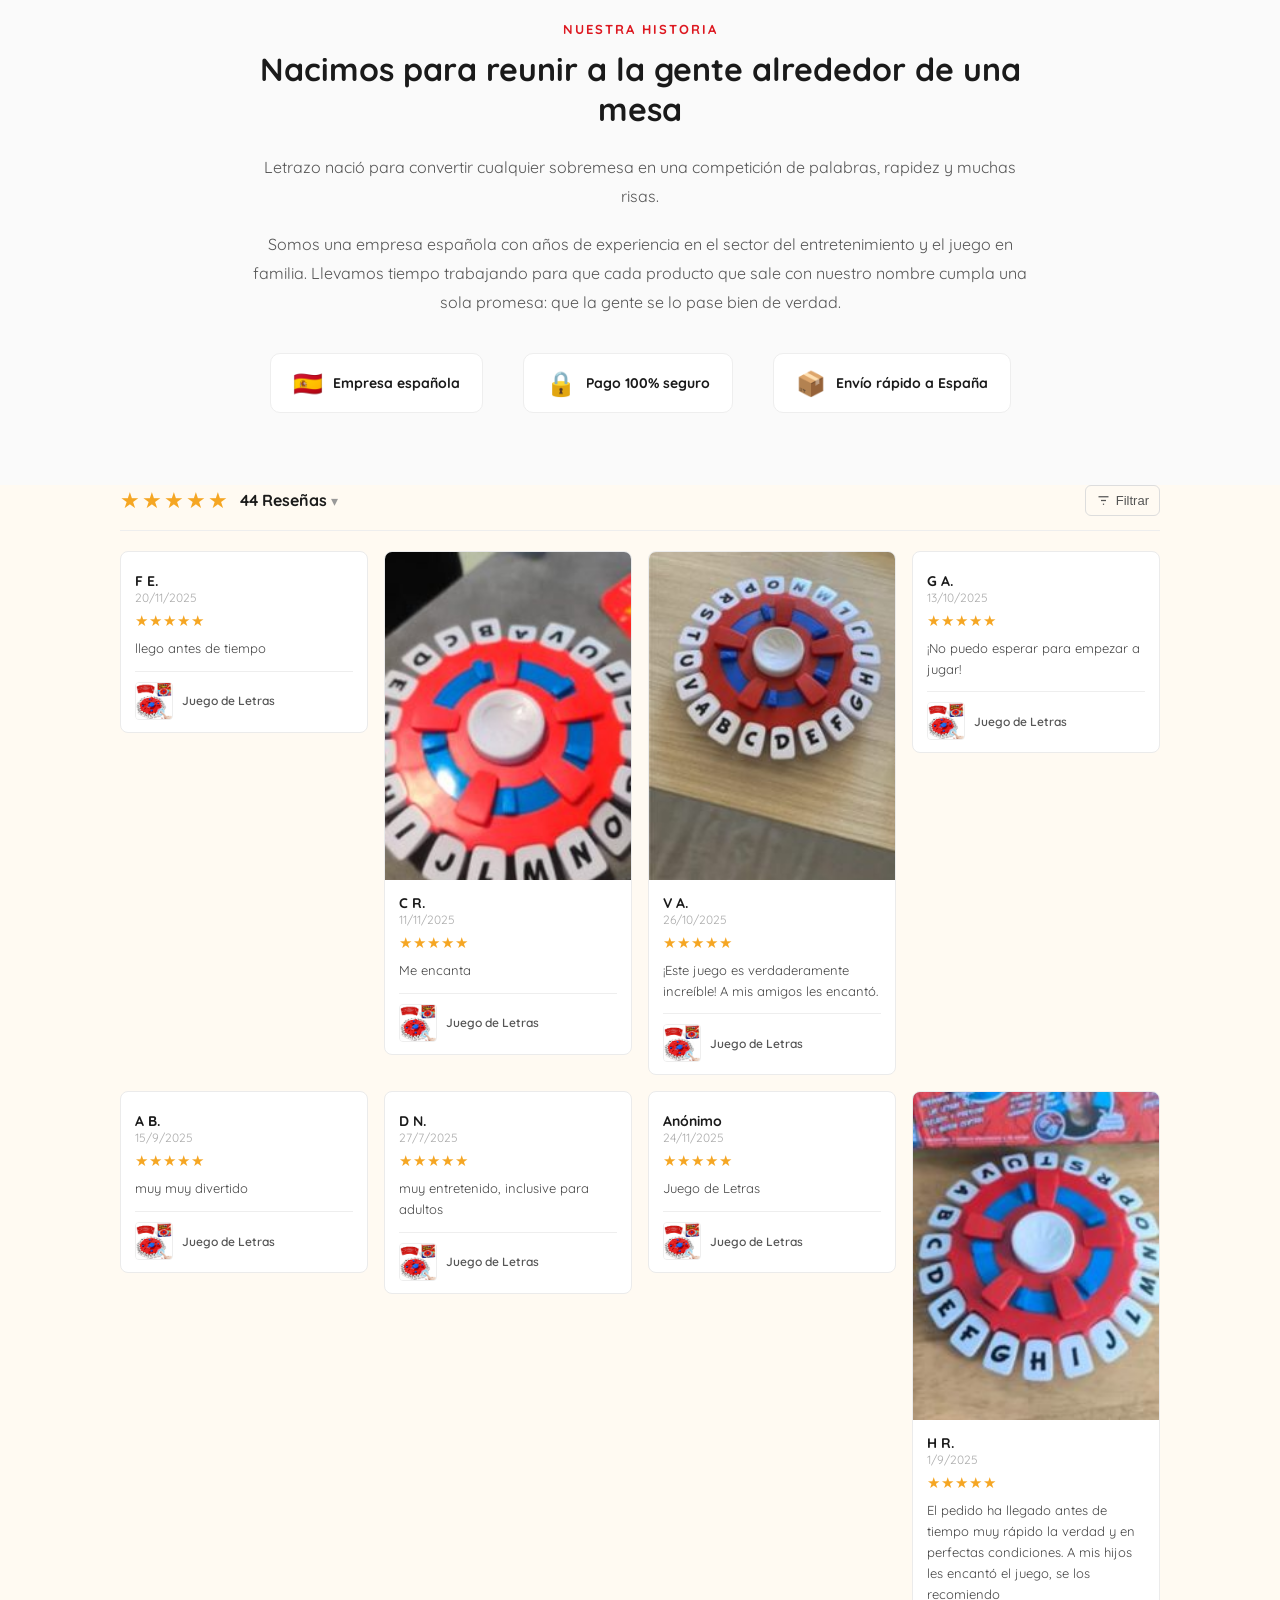
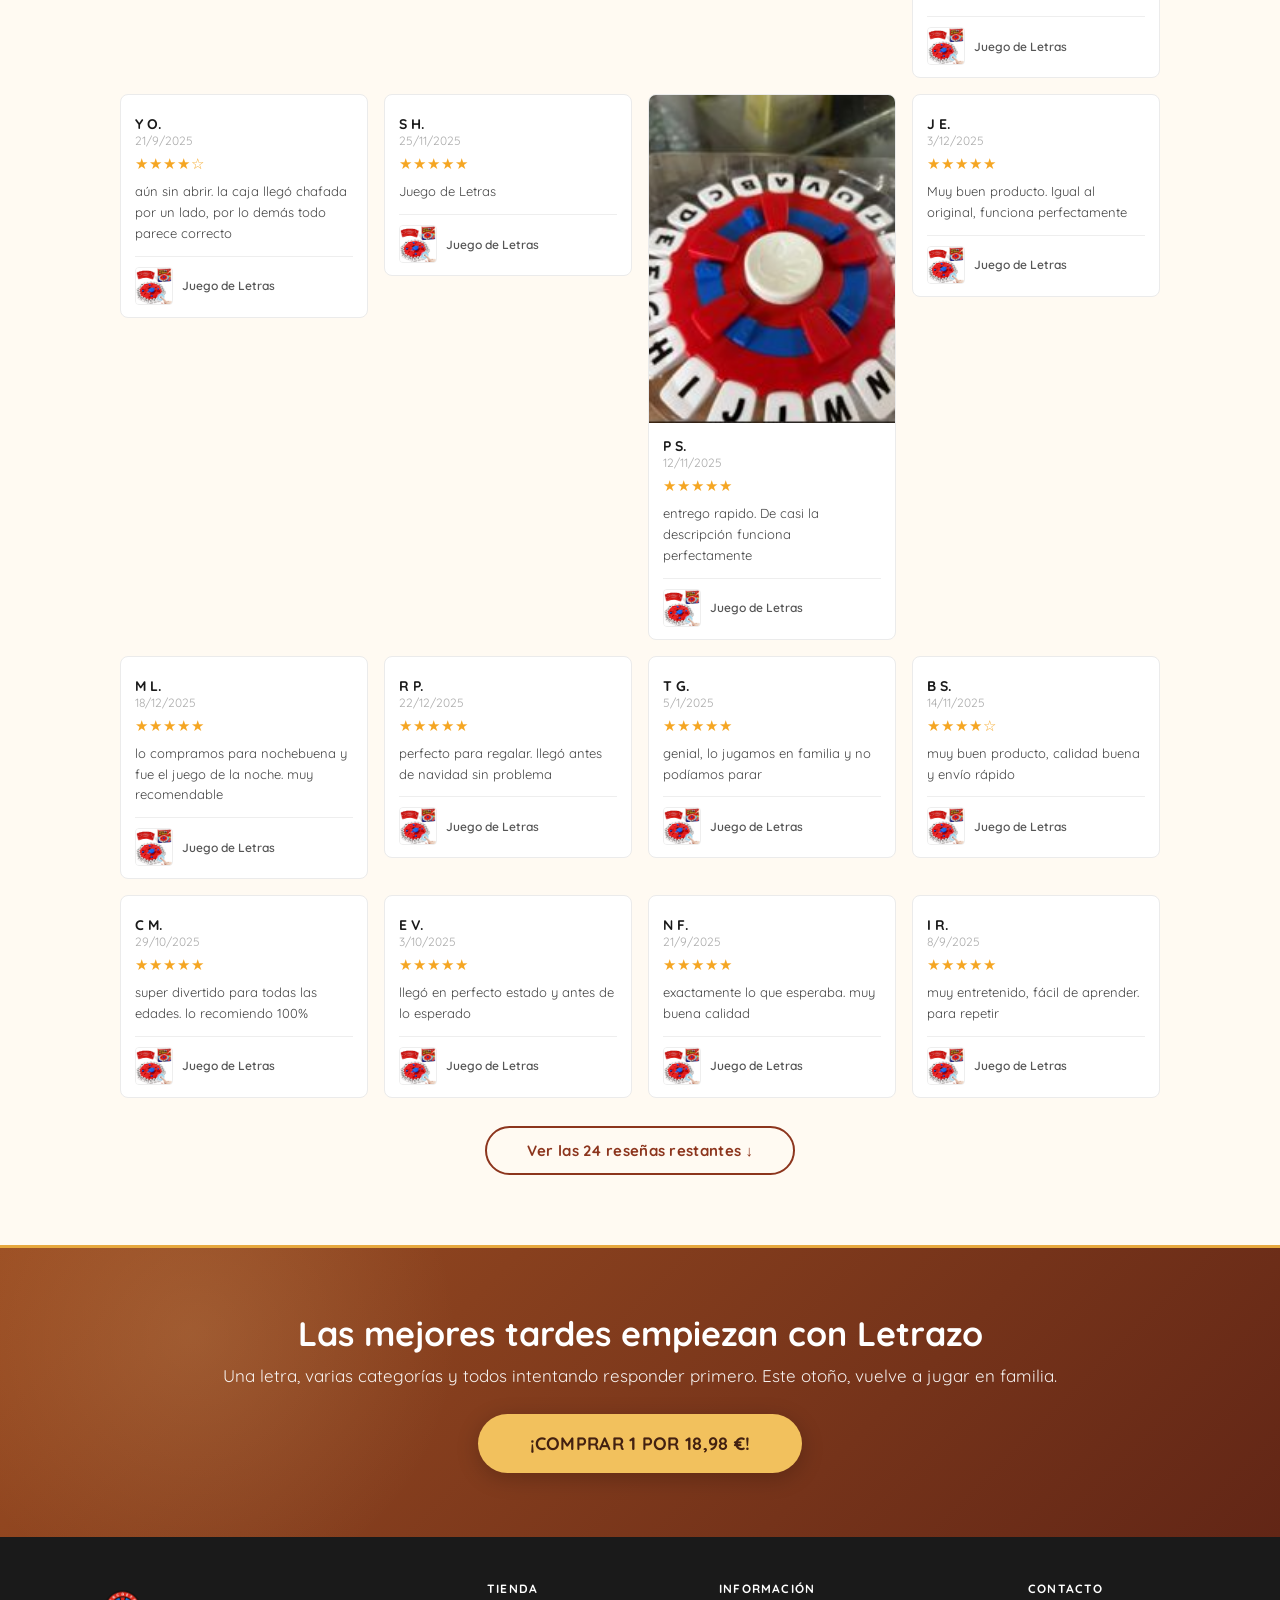
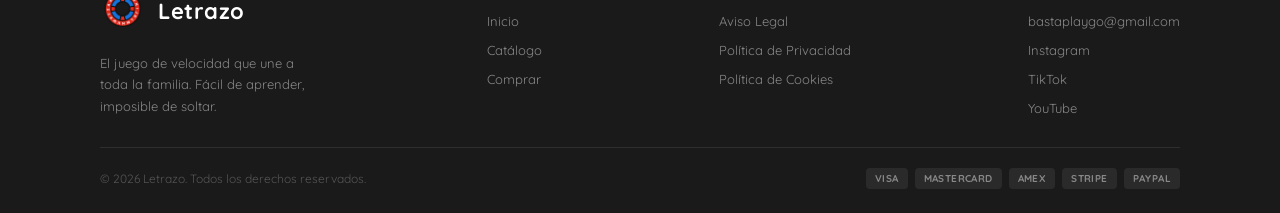
==== commit 4c5105fa: "Add Letrazo YouTube channel" ====
--- a/index.html
+++ b/index.html
@@ -943,6 +943,7 @@
           <li><a href="mailto:bastaplaygo@gmail.com">bastaplaygo@gmail.com</a></li>
           <li><a href="https://www.instagram.com/letrazo.store/" target="_blank">Instagram</a></li>
           <li><a href="https://www.tiktok.com/@letrazo.play" target="_blank">TikTok</a></li>
+          <li><a href="https://www.youtube.com/@letrazo" target="_blank">YouTube</a></li>
         </ul>
       </div>
     </div>
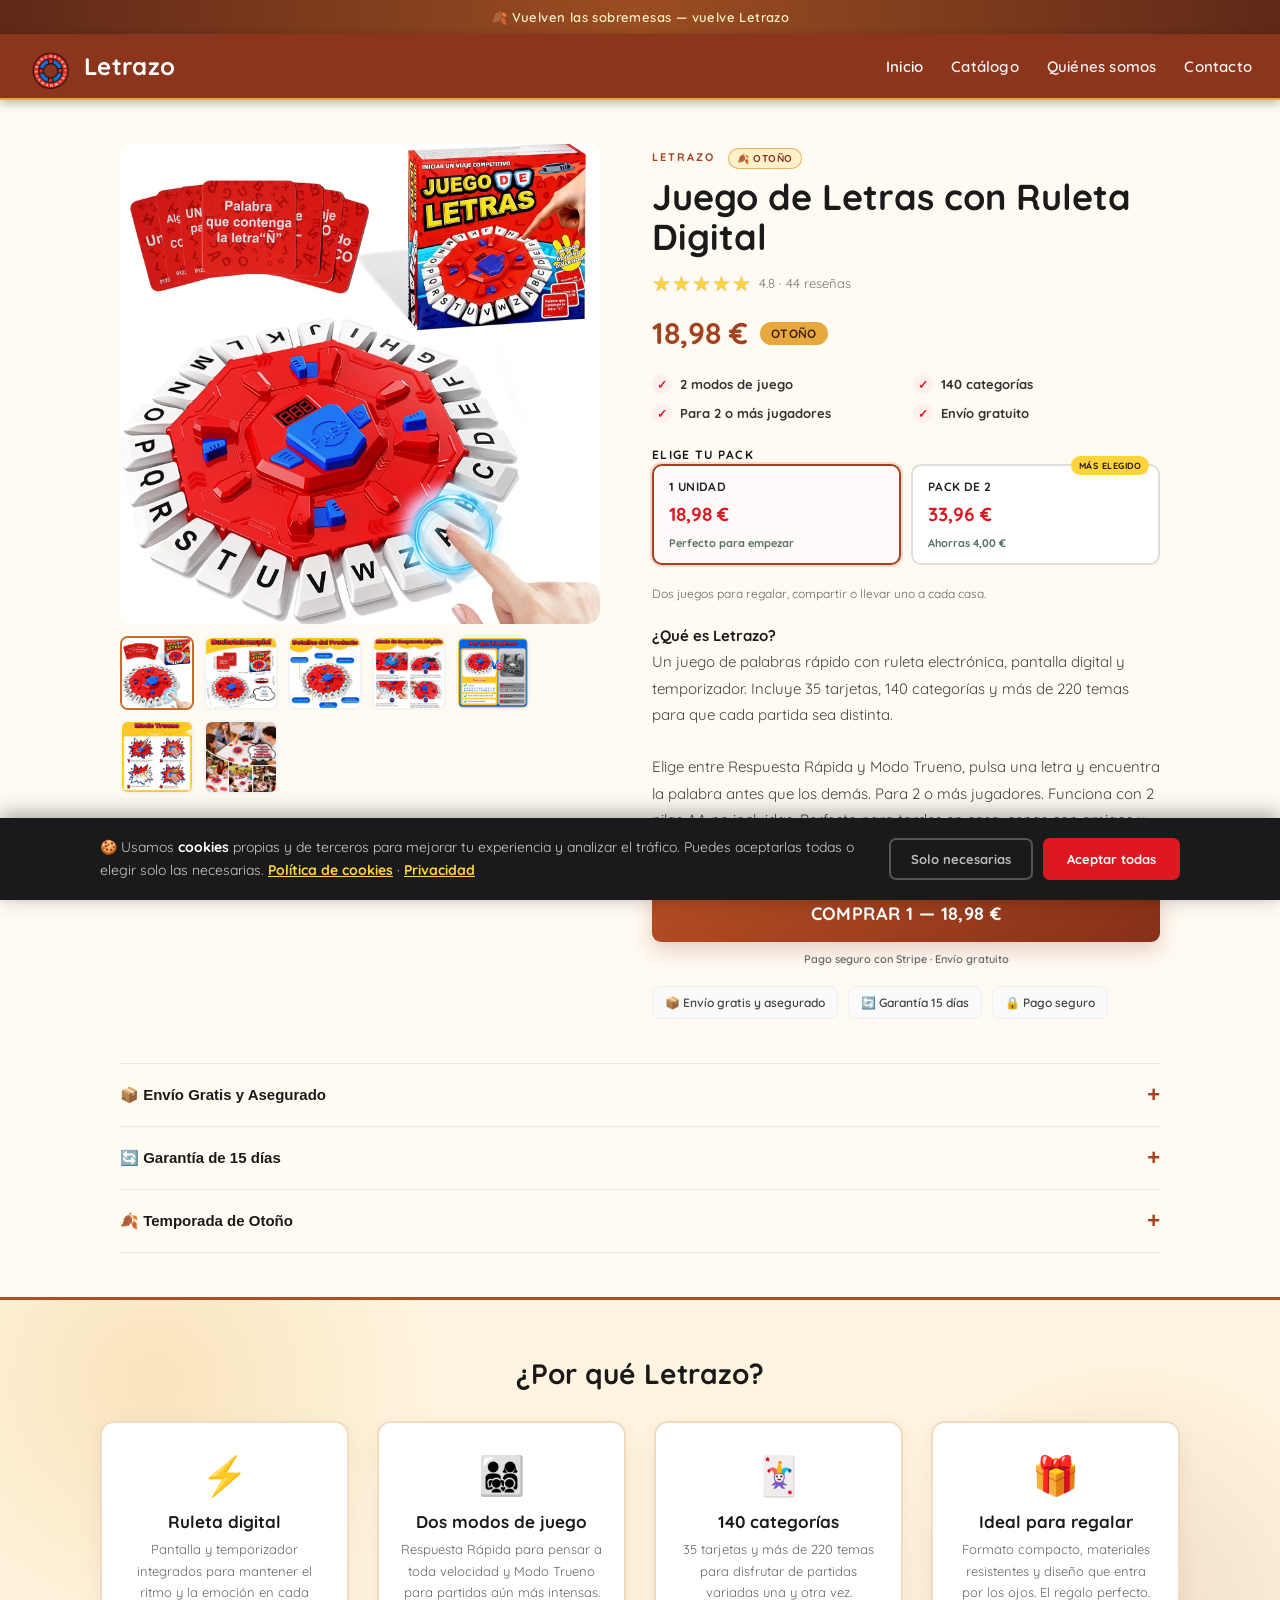
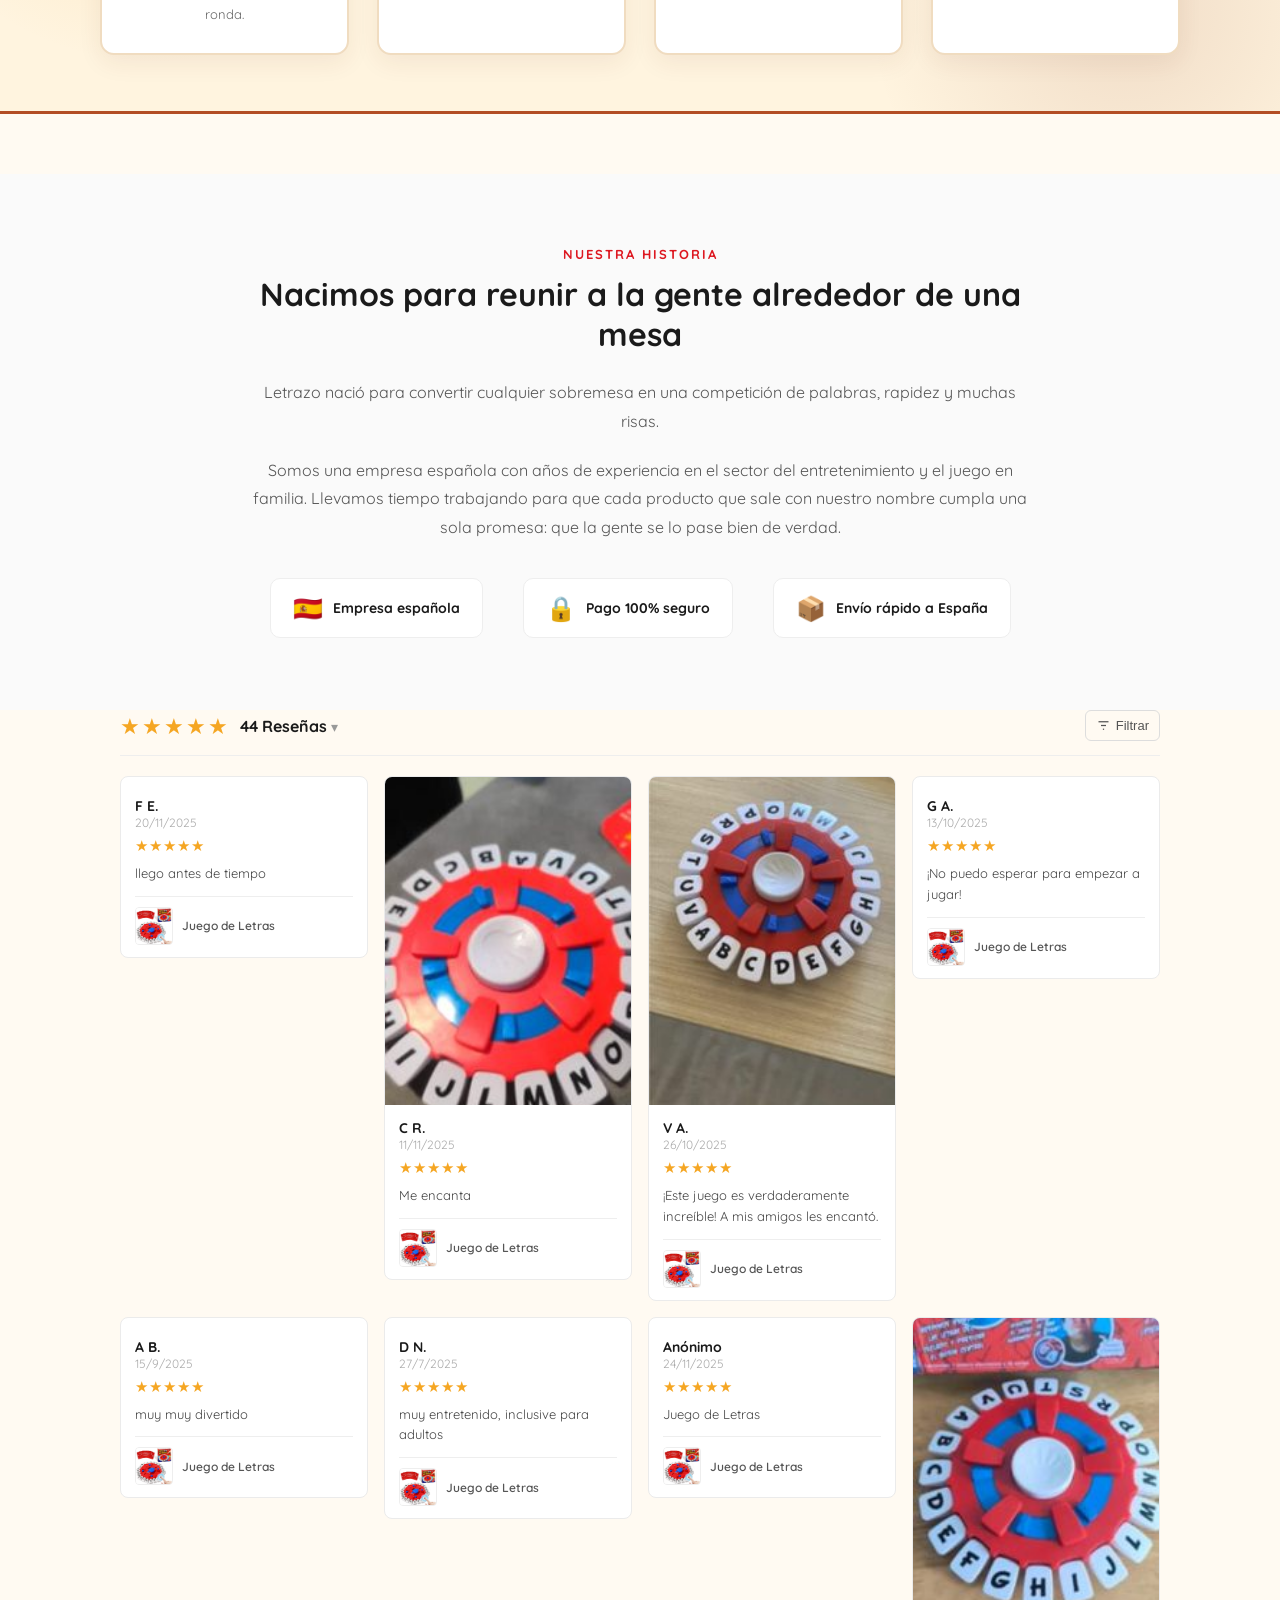
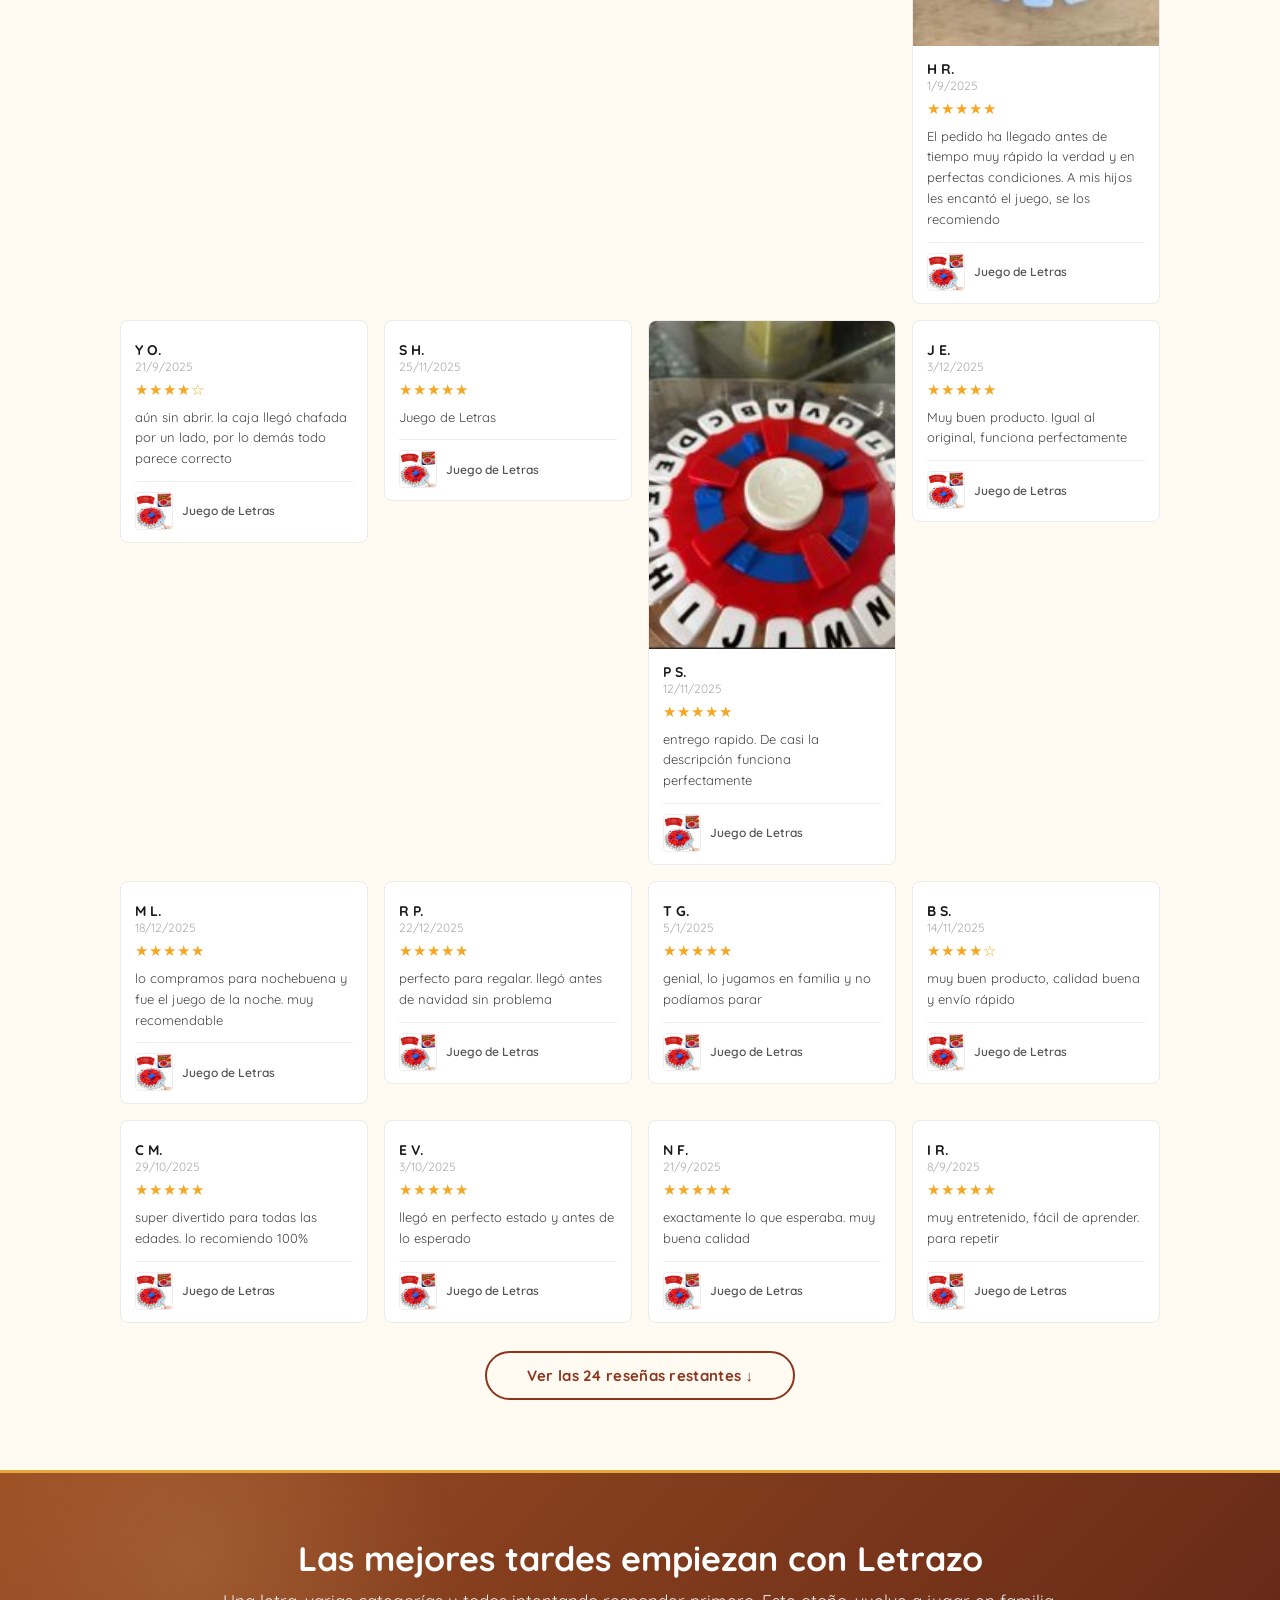
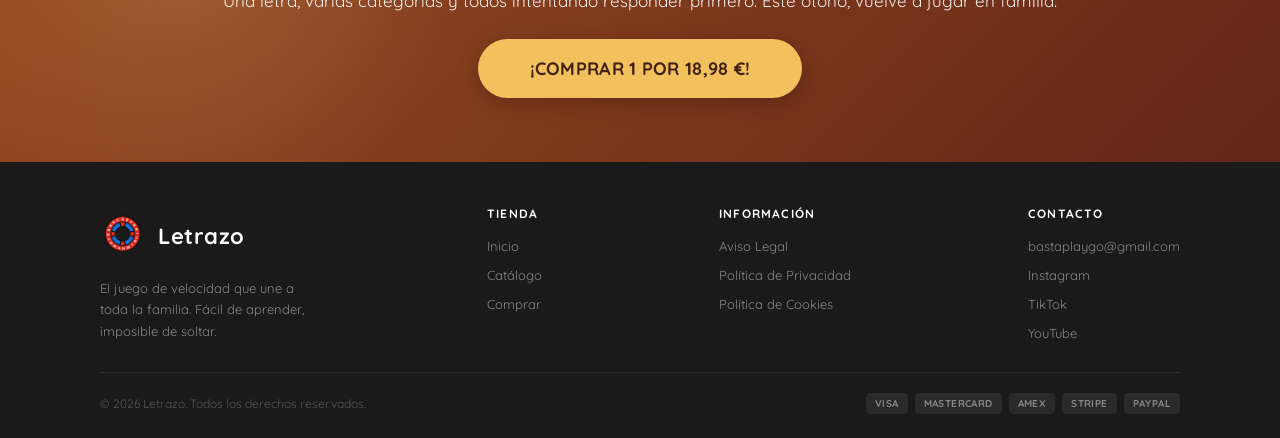
==== commit 021e8154: "Prepare conversion-focused pack selector preview" ====
--- a/index.html
+++ b/index.html
@@ -195,7 +195,12 @@
     .thumb img { width: 100%; height: 100%; object-fit: cover; }
 
     /* PRODUCT INFO */
-    .product-info { flex: 1; padding-top: 4px; }
+    .product-info {
+      flex: 1;
+      padding-top: 4px;
+      position: sticky;
+      top: 94px;
+    }
     .product-brand {
       font-size: 11px;
       font-weight: 800;
@@ -240,6 +245,106 @@
       padding: 4px 11px;
       border-radius: 20px;
       letter-spacing: 0.3px;
+    }
+
+    /* CONVERSION SUMMARY + PACK SELECTOR */
+    .benefit-list {
+      list-style: none;
+      display: grid;
+      grid-template-columns: 1fr 1fr;
+      gap: 9px 14px;
+      margin: 0 0 24px;
+    }
+    .benefit-list li {
+      display: flex;
+      align-items: center;
+      gap: 8px;
+      color: #333;
+      font-size: 13px;
+      font-weight: 700;
+    }
+    .benefit-list li::before {
+      content: "✓";
+      display: grid;
+      place-items: center;
+      flex: 0 0 20px;
+      width: 20px;
+      height: 20px;
+      border-radius: 50%;
+      background: #fff0f0;
+      color: #DD1820;
+      font-size: 12px;
+      font-weight: 900;
+    }
+    .pack-heading {
+      margin-bottom: 10px;
+      font-size: 12px;
+      font-weight: 900;
+      letter-spacing: 1.3px;
+      color: #1a1a1a;
+    }
+    .purchase-options {
+      display: grid;
+      grid-template-columns: 1fr 1fr;
+      gap: 12px;
+      margin-bottom: 12px;
+    }
+    .purchase-options[hidden] { display: none; }
+    .purchase-option {
+      position: relative;
+      min-height: 116px;
+      padding: 18px 14px 14px;
+      border: 2px solid #e6e6e6;
+      border-radius: 12px;
+      background: #fff;
+      color: #1a1a1a;
+      text-align: left;
+      font-family: inherit;
+      cursor: pointer;
+      transition: border-color .15s, box-shadow .15s, transform .15s;
+    }
+    .purchase-option:hover { border-color: #ef9a9e; transform: translateY(-1px); }
+    .purchase-option.active {
+      border-color: #DD1820;
+      box-shadow: 0 0 0 3px rgba(221,24,32,.10);
+      background: #fffafa;
+    }
+    .purchase-option-label {
+      display: block;
+      margin-bottom: 7px;
+      font-size: 14px;
+      font-weight: 900;
+    }
+    .purchase-option strong {
+      display: block;
+      color: #DD1820;
+      font-size: 21px;
+      line-height: 1.15;
+    }
+    .purchase-option small {
+      display: block;
+      margin-top: 7px;
+      color: #666;
+      font-size: 11px;
+      font-weight: 700;
+    }
+    .pack-ribbon {
+      position: absolute;
+      top: -10px;
+      right: 9px;
+      padding: 4px 8px;
+      border-radius: 999px;
+      background: #FFD43B;
+      color: #1a1a1a;
+      font-size: 9px;
+      font-weight: 900;
+      letter-spacing: .5px;
+    }
+    .pack-note {
+      margin: 0 0 20px;
+      color: #666;
+      font-size: 12px;
+      line-height: 1.5;
     }
 
     .product-description {
@@ -269,6 +374,23 @@
     }
     .btn-buy-stripe:hover { background: #b8131a; transform: translateY(-1px); }
     .btn-buy-stripe:active { transform: translateY(0); }
+    .btn-buy-stripe.is-pending {
+      background: #6f6f6f;
+      cursor: not-allowed;
+      transform: none;
+    }
+    .btn-cta-big.is-pending,
+    footer [data-buy-button].is-pending {
+      opacity: .55;
+      cursor: not-allowed;
+    }
+    .checkout-note {
+      margin: -4px 0 18px;
+      text-align: center;
+      color: #666;
+      font-size: 11px;
+      font-weight: 600;
+    }
 
     /* VIDEO PLAYER (mobile-first, vertical) */
     .video-player {
@@ -604,6 +726,7 @@
 
     @media (max-width: 800px) {
       .product-section { flex-direction: column; gap: 24px; }
+      .product-info { position: static; width: 100%; }
       .gallery { flex: none; max-width: 100%; }
       .product-title { font-size: 26px; }
       .footer-inner { flex-direction: column; gap: 26px; }
@@ -618,6 +741,11 @@
     }
     @media (max-width: 380px) {
       .reviews-grid { grid-template-columns: 1fr; }
+    }
+    @media (max-width: 420px) {
+      .benefit-list { grid-template-columns: 1fr; }
+      .purchase-options { grid-template-columns: 1fr; }
+      .purchase-option { min-height: 100px; }
     }
   </style>
   <link rel="stylesheet" href="campaigns.css">
@@ -697,27 +825,40 @@
       <div class="product-brand">Letrazo <span class="campaign-chip" data-campaign-name>🍂 Otoño</span></div>
       <h1 class="product-title">Juego de Letras con Ruleta Digital</h1>
 
-      <div class="stars-row">
+      <a class="stars-row" href="#opiniones" aria-label="Ver las 44 reseñas">
         <span class="stars">★★★★★</span>
         <span class="reviews-count">4.8 · 44 reseñas</span>
-      </div>
+      </a>
 
       <div class="price-row">
         <span class="price-sale" data-unit-price>—</span>
         <span class="badge-sale" data-campaign-text="badge">OTOÑO</span>
       </div>
+
+      <ul class="benefit-list" aria-label="Ventajas principales">
+        <li>2 modos de juego</li>
+        <li>140 categorías</li>
+        <li>Para 2 o más jugadores</li>
+        <li>Envío gratuito</li>
+      </ul>
+
+      <p class="pack-heading">ELIGE TU PACK</p>
 
       <div class="purchase-options" data-purchase-options hidden>
         <button class="purchase-option active" type="button" data-purchase-option="unit" aria-pressed="true">
           <span class="purchase-option-label">1 unidad</span>
           <strong data-unit-price>—</strong>
+          <small>Perfecto para empezar</small>
         </button>
         <button class="purchase-option" type="button" data-purchase-option="pack2" aria-pressed="false">
+          <span class="pack-ribbon">MÁS ELEGIDO</span>
           <span class="purchase-option-label">Pack de 2</span>
           <strong data-pack2-price>—</strong>
           <small>Ahorras <span data-pack-saving>—</span></small>
         </button>
       </div>
+
+      <p class="pack-note">Dos juegos para regalar, compartir o llevar uno a cada casa.</p>
 
       <p class="product-description">
         <strong>¿Qué es Letrazo?</strong><br>
@@ -729,8 +870,9 @@
       </p>
 
       <a class="btn-buy-stripe" data-buy-button href="#" target="_blank">
-        Comprar <span data-selected-quantity>1</span> — <span data-selected-price>—</span>
+        <span data-buy-label>Comprar 1</span> — <span data-selected-price>—</span>
       </a>
+      <p class="checkout-note" data-purchase-status>Pago seguro con Stripe · Envío gratuito</p>
 
       <div class="trust-badges">
         <div class="trust-badge">📦 Envío gratis y asegurado</div>
@@ -825,7 +967,7 @@
   </section>
 
   <!-- REVIEWS -->
-  <section class="reviews-section">
+  <section class="reviews-section" id="opiniones">
     <div class="reviews-loox-header">
       <div class="reviews-loox-left">
         <span class="reviews-loox-stars">★★★★★</span>
@@ -907,7 +1049,7 @@
     <h2 data-campaign-text="ctaTitle">Las mejores tardes empiezan con Letrazo</h2>
     <p data-campaign-text="ctaText">Una letra, varias categorías y todos intentando responder primero. Este otoño, vuelve a jugar en familia.</p>
     <a class="btn-cta-big" data-buy-button href="#" target="_blank">
-      ¡Comprar <span data-selected-quantity>1</span> por <span data-selected-price>—</span>!
+      ¡<span data-buy-label>Comprar 1</span> por <span data-selected-price>—</span>!
     </a>
   </section>
 
@@ -1039,6 +1181,7 @@
   <script>
     document.querySelectorAll('[data-buy-button]').forEach(function(link){
       link.addEventListener('click', function(){
+        if (link.dataset.checkoutReady === 'false') return;
         if (typeof fbq === 'function') {
           fbq('track', 'InitiateCheckout', {
             value: Number(link.dataset.checkoutValue || window.BASTA_SITE.pricing.unitPrice),
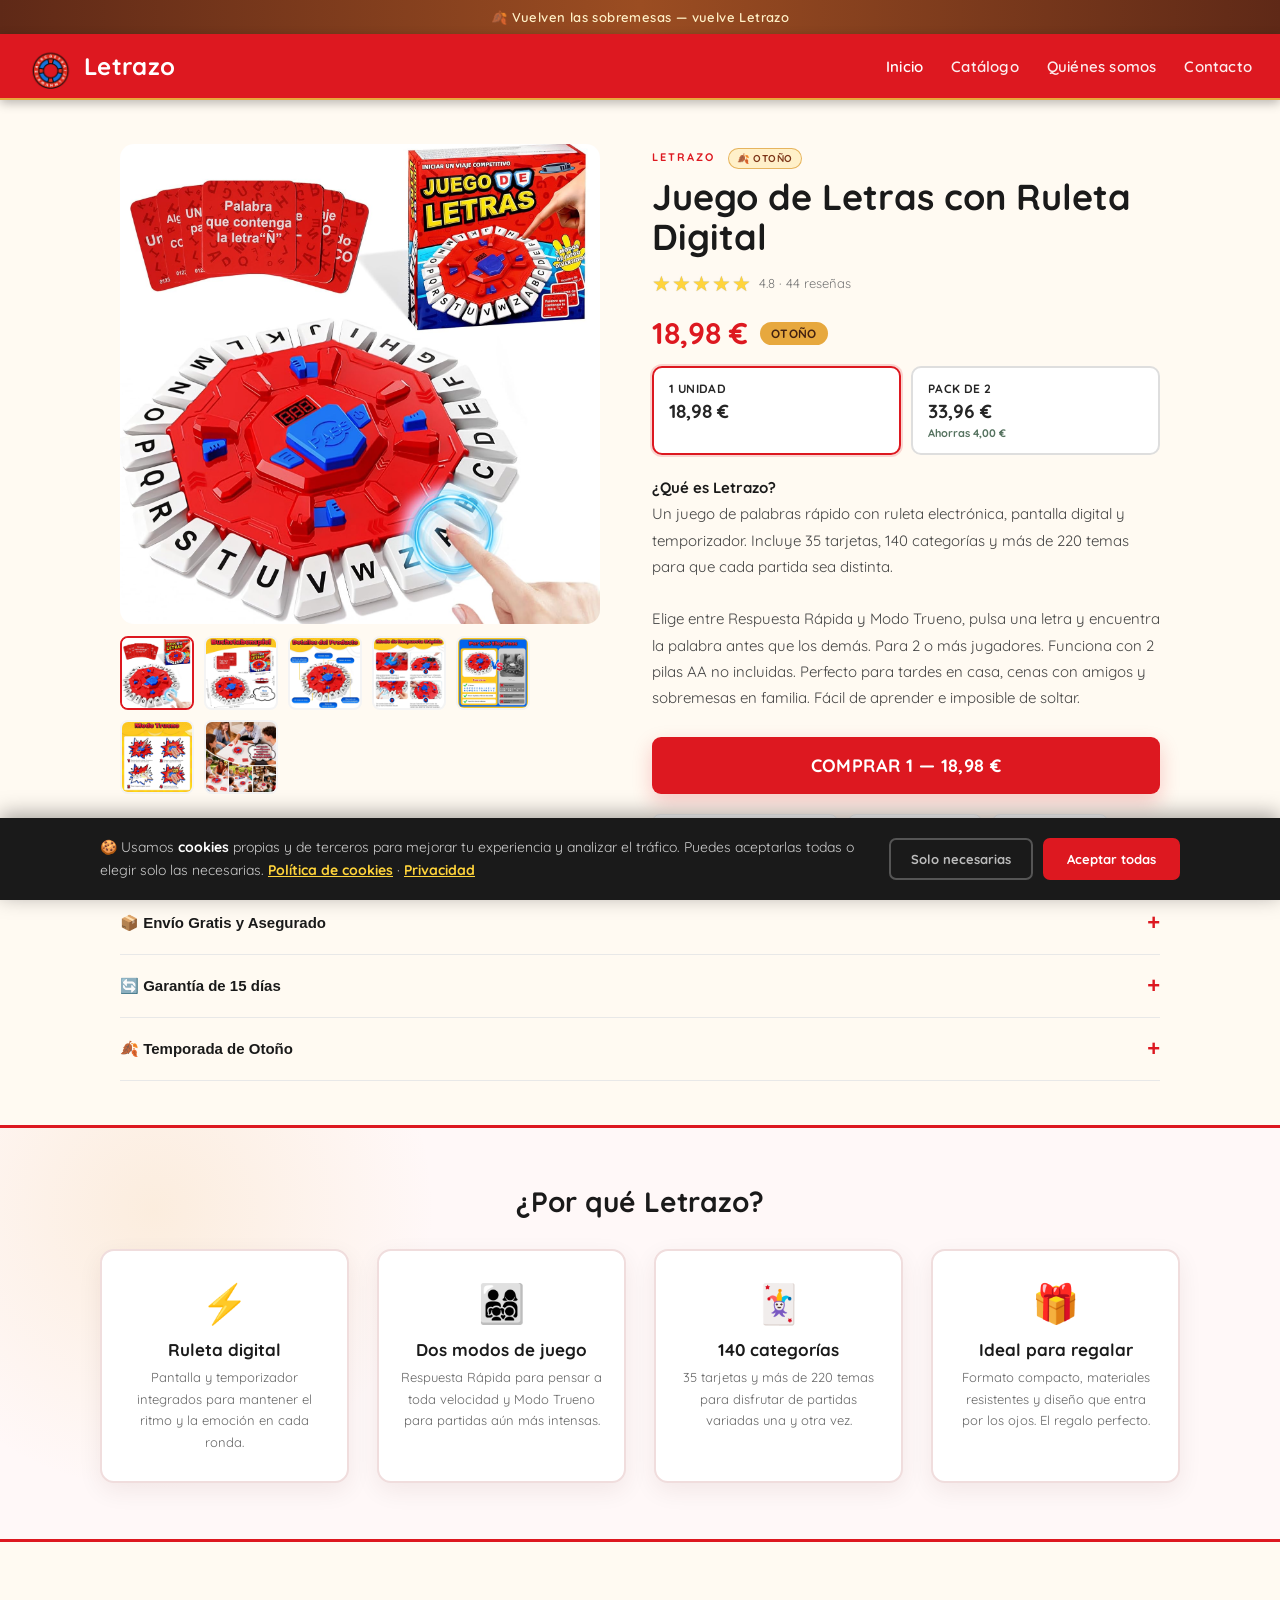
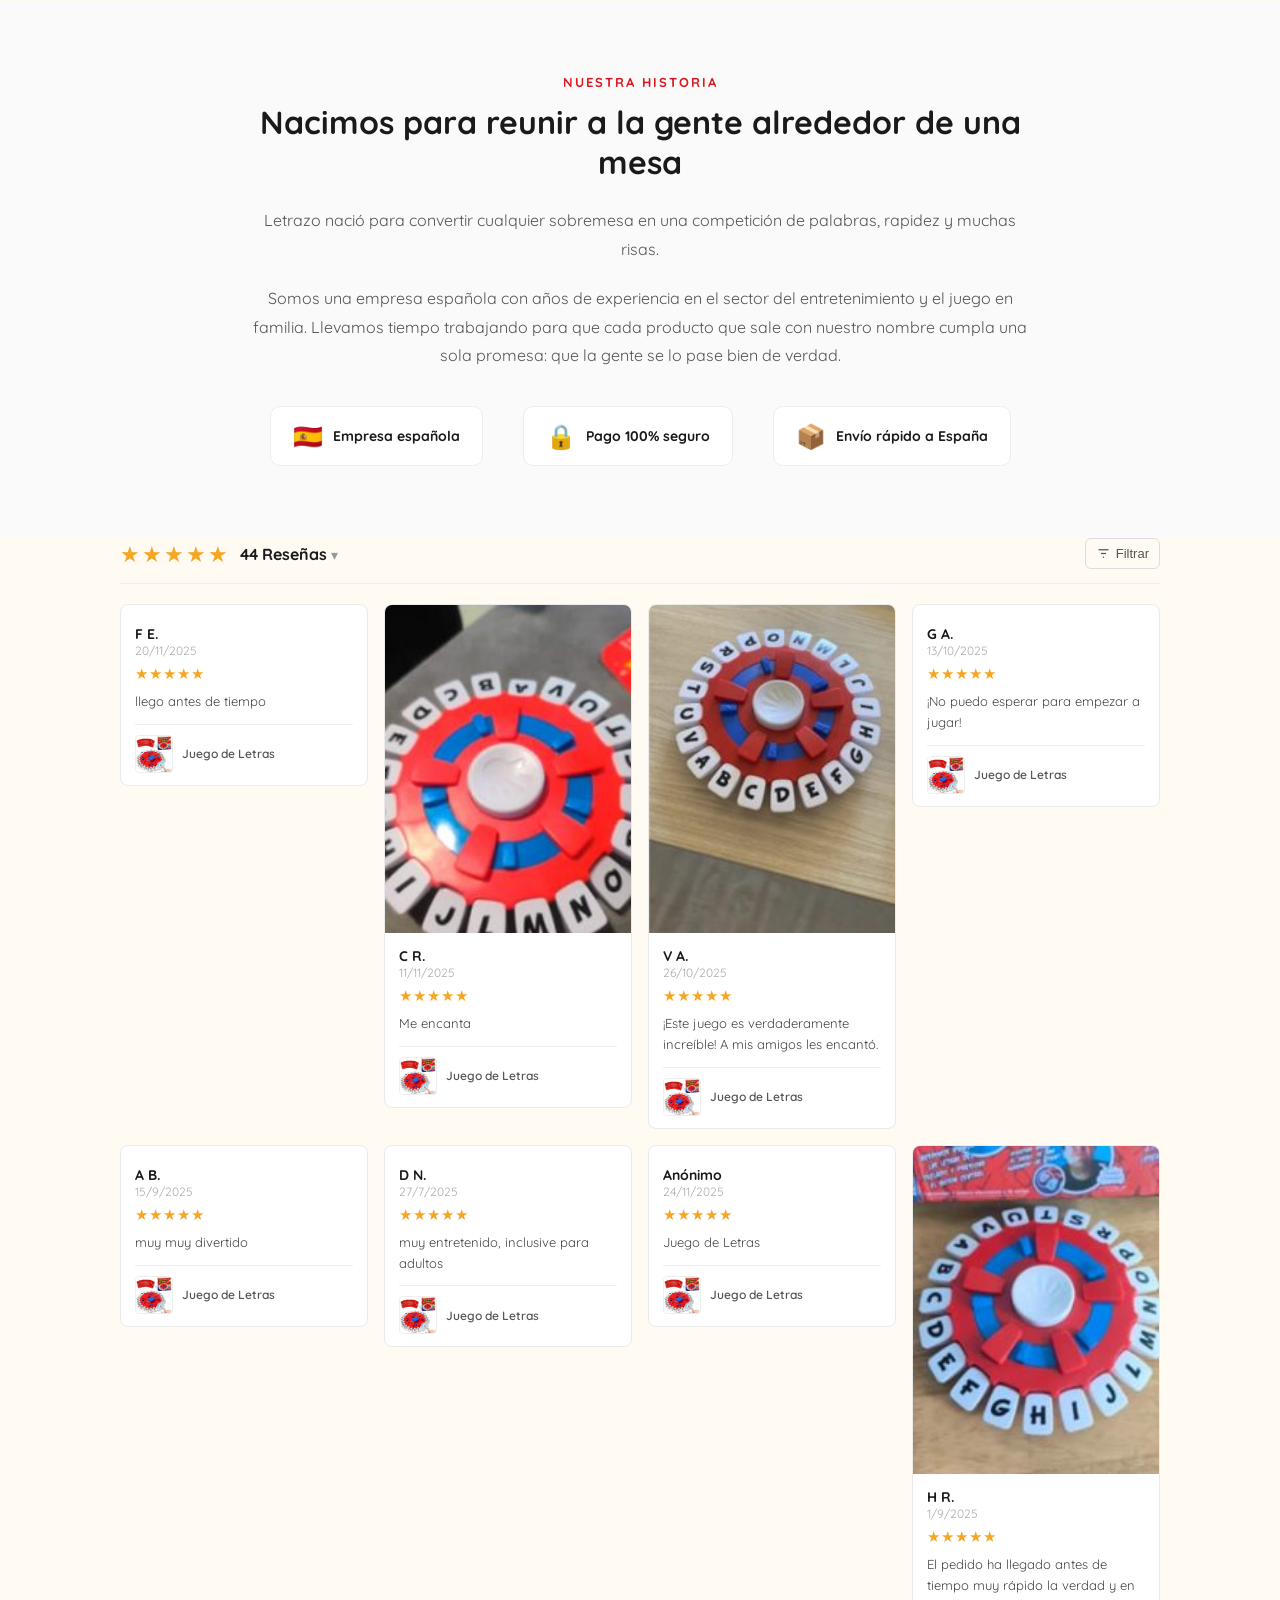
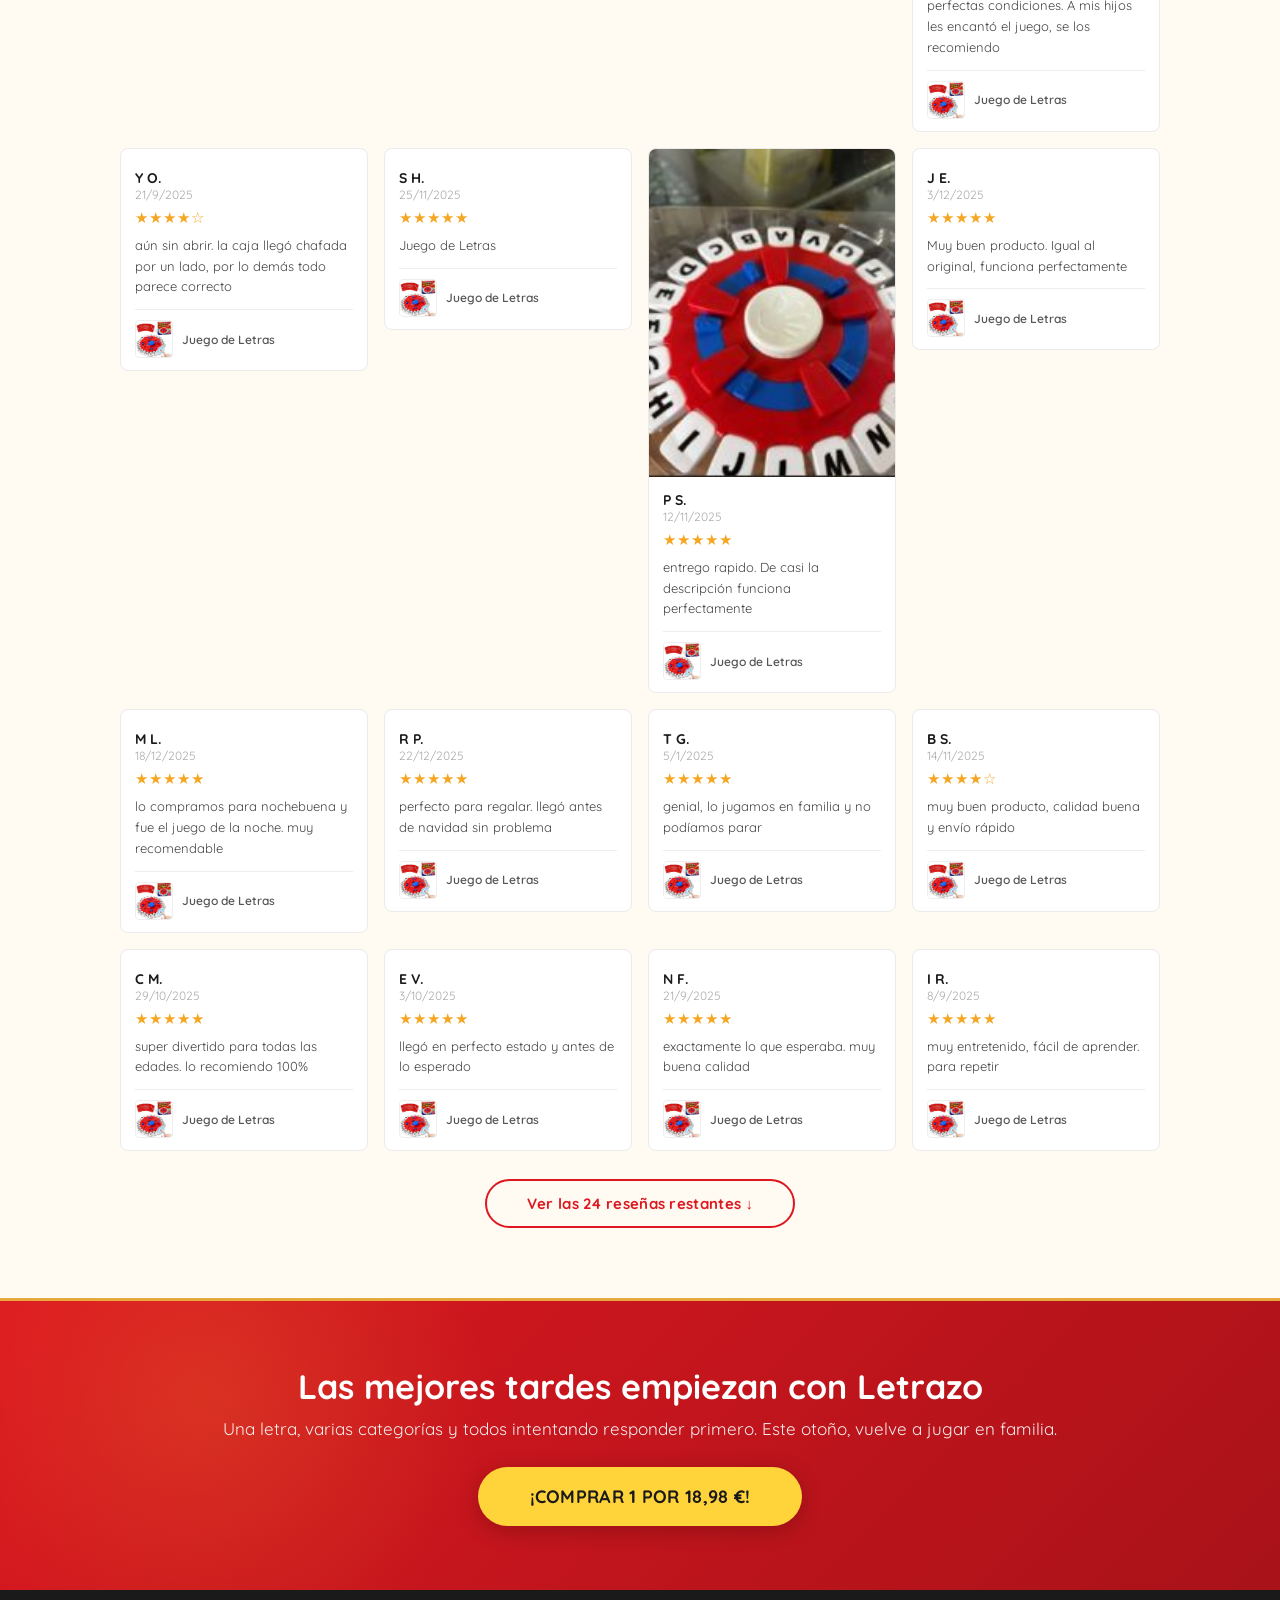
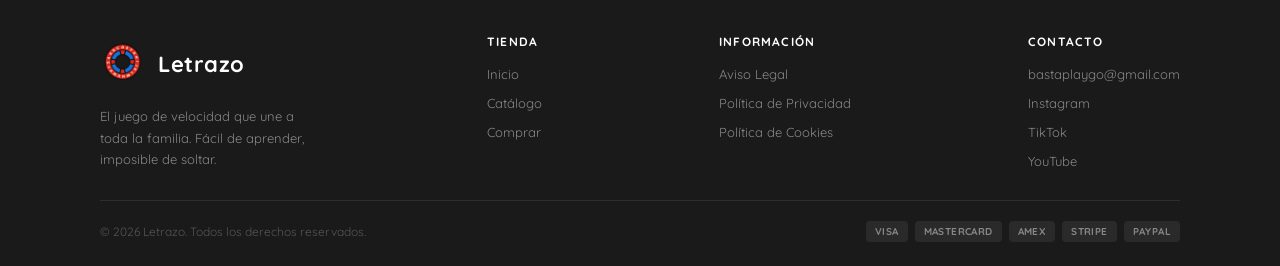
==== commit c6581912: "Center Letrazo logo on mobile" ====
--- a/index.html
+++ b/index.html
@@ -147,7 +147,18 @@
 
     @media (max-width: 640px) {
       nav { display: none; }
-      .hamburger { display: flex; }
+      header { justify-content: flex-start; }
+      .header-logo {
+        position: absolute;
+        left: 50%;
+        transform: translateX(-50%);
+      }
+      .hamburger {
+        display: flex;
+        order: -1;
+        margin-right: auto;
+        z-index: 1;
+      }
     }
 
     /* PRODUCT SECTION */
@@ -195,12 +206,7 @@
     .thumb img { width: 100%; height: 100%; object-fit: cover; }
 
     /* PRODUCT INFO */
-    .product-info {
-      flex: 1;
-      padding-top: 4px;
-      position: sticky;
-      top: 94px;
-    }
+    .product-info { flex: 1; padding-top: 4px; }
     .product-brand {
       font-size: 11px;
       font-weight: 800;
@@ -245,106 +251,6 @@
       padding: 4px 11px;
       border-radius: 20px;
       letter-spacing: 0.3px;
-    }
-
-    /* CONVERSION SUMMARY + PACK SELECTOR */
-    .benefit-list {
-      list-style: none;
-      display: grid;
-      grid-template-columns: 1fr 1fr;
-      gap: 9px 14px;
-      margin: 0 0 24px;
-    }
-    .benefit-list li {
-      display: flex;
-      align-items: center;
-      gap: 8px;
-      color: #333;
-      font-size: 13px;
-      font-weight: 700;
-    }
-    .benefit-list li::before {
-      content: "✓";
-      display: grid;
-      place-items: center;
-      flex: 0 0 20px;
-      width: 20px;
-      height: 20px;
-      border-radius: 50%;
-      background: #fff0f0;
-      color: #DD1820;
-      font-size: 12px;
-      font-weight: 900;
-    }
-    .pack-heading {
-      margin-bottom: 10px;
-      font-size: 12px;
-      font-weight: 900;
-      letter-spacing: 1.3px;
-      color: #1a1a1a;
-    }
-    .purchase-options {
-      display: grid;
-      grid-template-columns: 1fr 1fr;
-      gap: 12px;
-      margin-bottom: 12px;
-    }
-    .purchase-options[hidden] { display: none; }
-    .purchase-option {
-      position: relative;
-      min-height: 116px;
-      padding: 18px 14px 14px;
-      border: 2px solid #e6e6e6;
-      border-radius: 12px;
-      background: #fff;
-      color: #1a1a1a;
-      text-align: left;
-      font-family: inherit;
-      cursor: pointer;
-      transition: border-color .15s, box-shadow .15s, transform .15s;
-    }
-    .purchase-option:hover { border-color: #ef9a9e; transform: translateY(-1px); }
-    .purchase-option.active {
-      border-color: #DD1820;
-      box-shadow: 0 0 0 3px rgba(221,24,32,.10);
-      background: #fffafa;
-    }
-    .purchase-option-label {
-      display: block;
-      margin-bottom: 7px;
-      font-size: 14px;
-      font-weight: 900;
-    }
-    .purchase-option strong {
-      display: block;
-      color: #DD1820;
-      font-size: 21px;
-      line-height: 1.15;
-    }
-    .purchase-option small {
-      display: block;
-      margin-top: 7px;
-      color: #666;
-      font-size: 11px;
-      font-weight: 700;
-    }
-    .pack-ribbon {
-      position: absolute;
-      top: -10px;
-      right: 9px;
-      padding: 4px 8px;
-      border-radius: 999px;
-      background: #FFD43B;
-      color: #1a1a1a;
-      font-size: 9px;
-      font-weight: 900;
-      letter-spacing: .5px;
-    }
-    .pack-note {
-      margin: 0 0 20px;
-      color: #666;
-      font-size: 12px;
-      line-height: 1.5;
     }
 
     .product-description {
@@ -374,23 +280,6 @@
     }
     .btn-buy-stripe:hover { background: #b8131a; transform: translateY(-1px); }
     .btn-buy-stripe:active { transform: translateY(0); }
-    .btn-buy-stripe.is-pending {
-      background: #6f6f6f;
-      cursor: not-allowed;
-      transform: none;
-    }
-    .btn-cta-big.is-pending,
-    footer [data-buy-button].is-pending {
-      opacity: .55;
-      cursor: not-allowed;
-    }
-    .checkout-note {
-      margin: -4px 0 18px;
-      text-align: center;
-      color: #666;
-      font-size: 11px;
-      font-weight: 600;
-    }
 
     /* VIDEO PLAYER (mobile-first, vertical) */
     .video-player {
@@ -726,7 +615,6 @@
 
     @media (max-width: 800px) {
       .product-section { flex-direction: column; gap: 24px; }
-      .product-info { position: static; width: 100%; }
       .gallery { flex: none; max-width: 100%; }
       .product-title { font-size: 26px; }
       .footer-inner { flex-direction: column; gap: 26px; }
@@ -741,11 +629,6 @@
     }
     @media (max-width: 380px) {
       .reviews-grid { grid-template-columns: 1fr; }
-    }
-    @media (max-width: 420px) {
-      .benefit-list { grid-template-columns: 1fr; }
-      .purchase-options { grid-template-columns: 1fr; }
-      .purchase-option { min-height: 100px; }
     }
   </style>
   <link rel="stylesheet" href="campaigns.css">
@@ -825,40 +708,27 @@
       <div class="product-brand">Letrazo <span class="campaign-chip" data-campaign-name>🍂 Otoño</span></div>
       <h1 class="product-title">Juego de Letras con Ruleta Digital</h1>
 
-      <a class="stars-row" href="#opiniones" aria-label="Ver las 44 reseñas">
+      <div class="stars-row">
         <span class="stars">★★★★★</span>
         <span class="reviews-count">4.8 · 44 reseñas</span>
-      </a>
+      </div>
 
       <div class="price-row">
         <span class="price-sale" data-unit-price>—</span>
         <span class="badge-sale" data-campaign-text="badge">OTOÑO</span>
       </div>
-
-      <ul class="benefit-list" aria-label="Ventajas principales">
-        <li>2 modos de juego</li>
-        <li>140 categorías</li>
-        <li>Para 2 o más jugadores</li>
-        <li>Envío gratuito</li>
-      </ul>
-
-      <p class="pack-heading">ELIGE TU PACK</p>
 
       <div class="purchase-options" data-purchase-options hidden>
         <button class="purchase-option active" type="button" data-purchase-option="unit" aria-pressed="true">
           <span class="purchase-option-label">1 unidad</span>
           <strong data-unit-price>—</strong>
-          <small>Perfecto para empezar</small>
         </button>
         <button class="purchase-option" type="button" data-purchase-option="pack2" aria-pressed="false">
-          <span class="pack-ribbon">MÁS ELEGIDO</span>
           <span class="purchase-option-label">Pack de 2</span>
           <strong data-pack2-price>—</strong>
           <small>Ahorras <span data-pack-saving>—</span></small>
         </button>
       </div>
-
-      <p class="pack-note">Dos juegos para regalar, compartir o llevar uno a cada casa.</p>
 
       <p class="product-description">
         <strong>¿Qué es Letrazo?</strong><br>
@@ -870,9 +740,8 @@
       </p>
 
       <a class="btn-buy-stripe" data-buy-button href="#" target="_blank">
-        <span data-buy-label>Comprar 1</span> — <span data-selected-price>—</span>
+        Comprar <span data-selected-quantity>1</span> — <span data-selected-price>—</span>
       </a>
-      <p class="checkout-note" data-purchase-status>Pago seguro con Stripe · Envío gratuito</p>
 
       <div class="trust-badges">
         <div class="trust-badge">📦 Envío gratis y asegurado</div>
@@ -967,7 +836,7 @@
   </section>
 
   <!-- REVIEWS -->
-  <section class="reviews-section" id="opiniones">
+  <section class="reviews-section">
     <div class="reviews-loox-header">
       <div class="reviews-loox-left">
         <span class="reviews-loox-stars">★★★★★</span>
@@ -1049,7 +918,7 @@
     <h2 data-campaign-text="ctaTitle">Las mejores tardes empiezan con Letrazo</h2>
     <p data-campaign-text="ctaText">Una letra, varias categorías y todos intentando responder primero. Este otoño, vuelve a jugar en familia.</p>
     <a class="btn-cta-big" data-buy-button href="#" target="_blank">
-      ¡<span data-buy-label>Comprar 1</span> por <span data-selected-price>—</span>!
+      ¡Comprar <span data-selected-quantity>1</span> por <span data-selected-price>—</span>!
     </a>
   </section>
 
@@ -1181,7 +1050,6 @@
   <script>
     document.querySelectorAll('[data-buy-button]').forEach(function(link){
       link.addEventListener('click', function(){
-        if (link.dataset.checkoutReady === 'false') return;
         if (typeof fbq === 'function') {
           fbq('track', 'InitiateCheckout', {
             value: Number(link.dataset.checkoutValue || window.BASTA_SITE.pricing.unitPrice),
--- a/campaigns.css
+++ b/campaigns.css
@@ -478,6 +478,93 @@
   border-top: 3px solid #a6121b;
 }
 
+/*
+ * PROTECCIÓN DE MARCA
+ * Las campañas visten Letrazo, pero no sustituyen su identidad.
+ * El rojo, el amarillo y los elementos de compra se mantienen siempre.
+ */
+html[data-campaign] {
+  --campaign-accent: #DD1820;
+  --brand-red: #DD1820;
+  --brand-red-dark: #b8131a;
+  --brand-yellow: #FFD43B;
+}
+
+html[data-campaign="verano"] { --campaign-detail: #FFD43B; }
+html[data-campaign="otono"] { --campaign-detail: #e7a83e; }
+html[data-campaign="black-friday"] { --campaign-detail: #FFD43B; }
+html[data-campaign="cyber-monday"] { --campaign-detail: #29dce7; }
+html[data-campaign="navidad"] { --campaign-detail: #f2d06b; }
+
+html[data-campaign] header,
+html[data-campaign] .mobile-nav {
+  background: var(--brand-red);
+  border-bottom: 2px solid var(--campaign-detail);
+}
+
+html[data-campaign] .product-brand,
+html[data-campaign] .price-sale,
+html[data-campaign] .accordion-header .icon {
+  color: var(--brand-red);
+}
+
+html[data-campaign] .thumb.active {
+  border-color: var(--brand-red);
+  box-shadow: none;
+}
+
+html[data-campaign] .btn-buy-stripe {
+  background: var(--brand-red);
+  box-shadow: 0 8px 20px rgba(221, 24, 32, 0.22);
+}
+
+html[data-campaign] .btn-buy-stripe:hover {
+  background: var(--brand-red-dark);
+}
+
+html[data-campaign] .features-section {
+  background:
+    radial-gradient(circle at 12% 20%, color-mix(in srgb, var(--campaign-detail) 14%, transparent), transparent 24%),
+    #fff8f8;
+  border-color: var(--brand-red);
+}
+
+html[data-campaign] .features-section .section-title {
+  color: #1a1a1a;
+}
+
+html[data-campaign] .feature-card {
+  border-color: #f0dddd;
+  box-shadow: 0 8px 24px rgba(75, 20, 20, 0.07);
+}
+
+html[data-campaign] .feature-card:hover {
+  border-color: var(--brand-red);
+}
+
+html[data-campaign] .btn-show-more {
+  border-color: var(--brand-red);
+  color: var(--brand-red);
+}
+
+html[data-campaign] .btn-show-more:hover {
+  background: var(--brand-red);
+  color: #fff;
+}
+
+html[data-campaign] .cta-band {
+  background:
+    radial-gradient(circle at 16% 35%, rgba(255, 212, 59, 0.14), transparent 26%),
+    linear-gradient(135deg, #DD1820, #a91219);
+  color: #fff;
+  border-top: 3px solid var(--campaign-detail);
+}
+
+html[data-campaign] .btn-cta-big {
+  background: var(--brand-yellow);
+  color: #1a1a1a;
+}
+
 @media (max-width: 600px) {
   .purchase-options {
     grid-template-columns: 1fr;
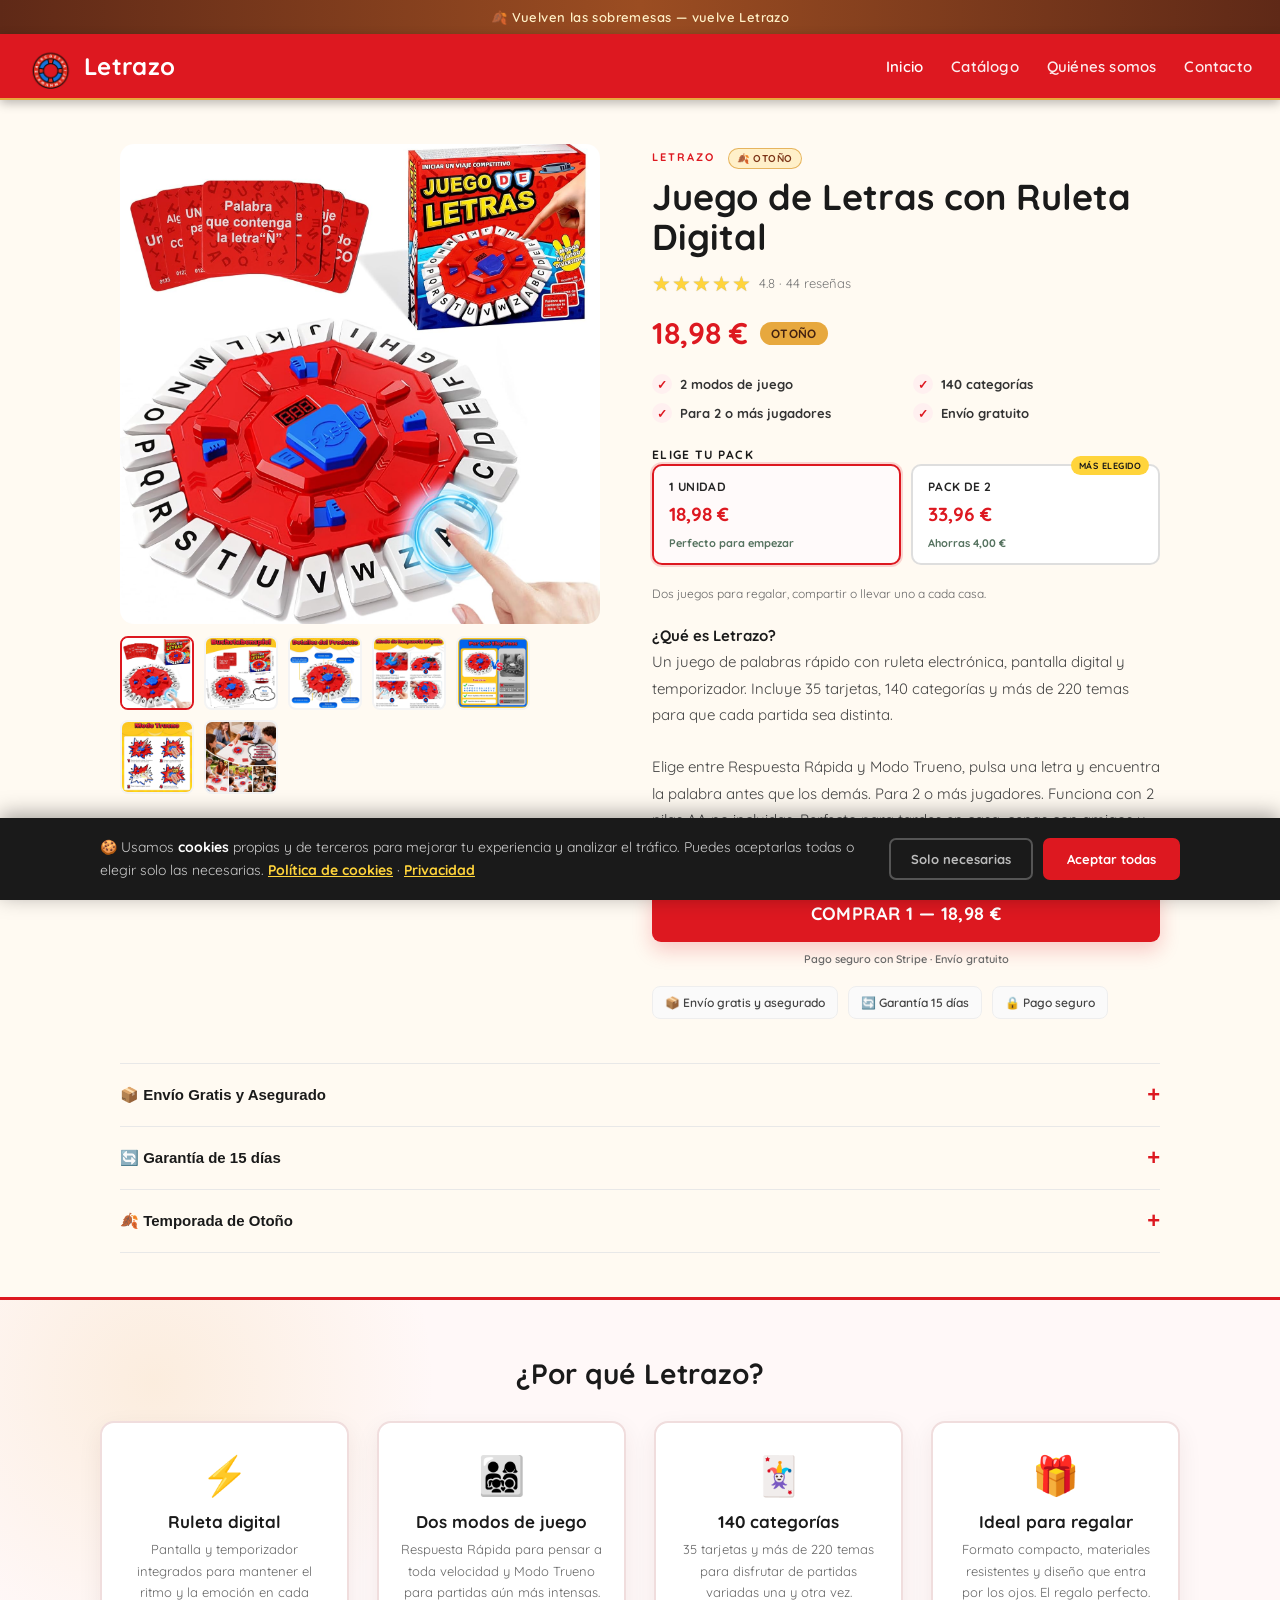
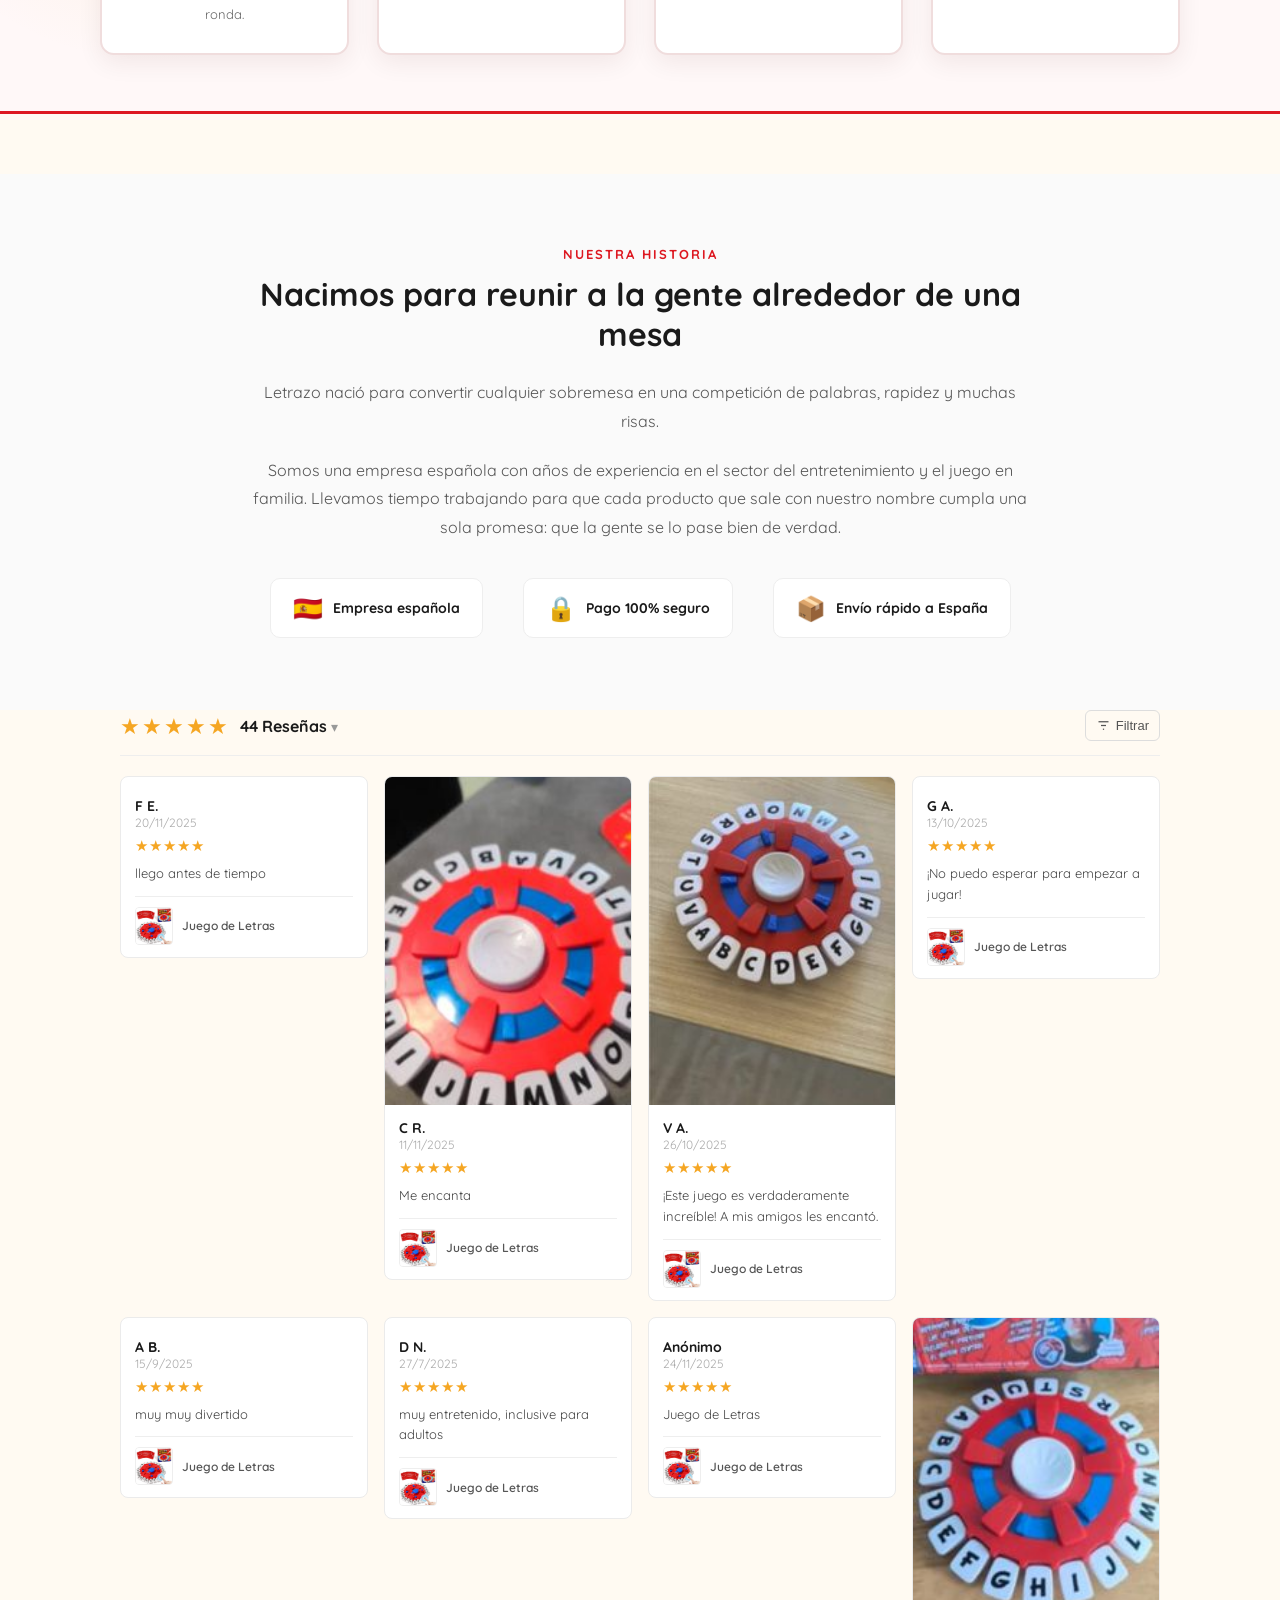
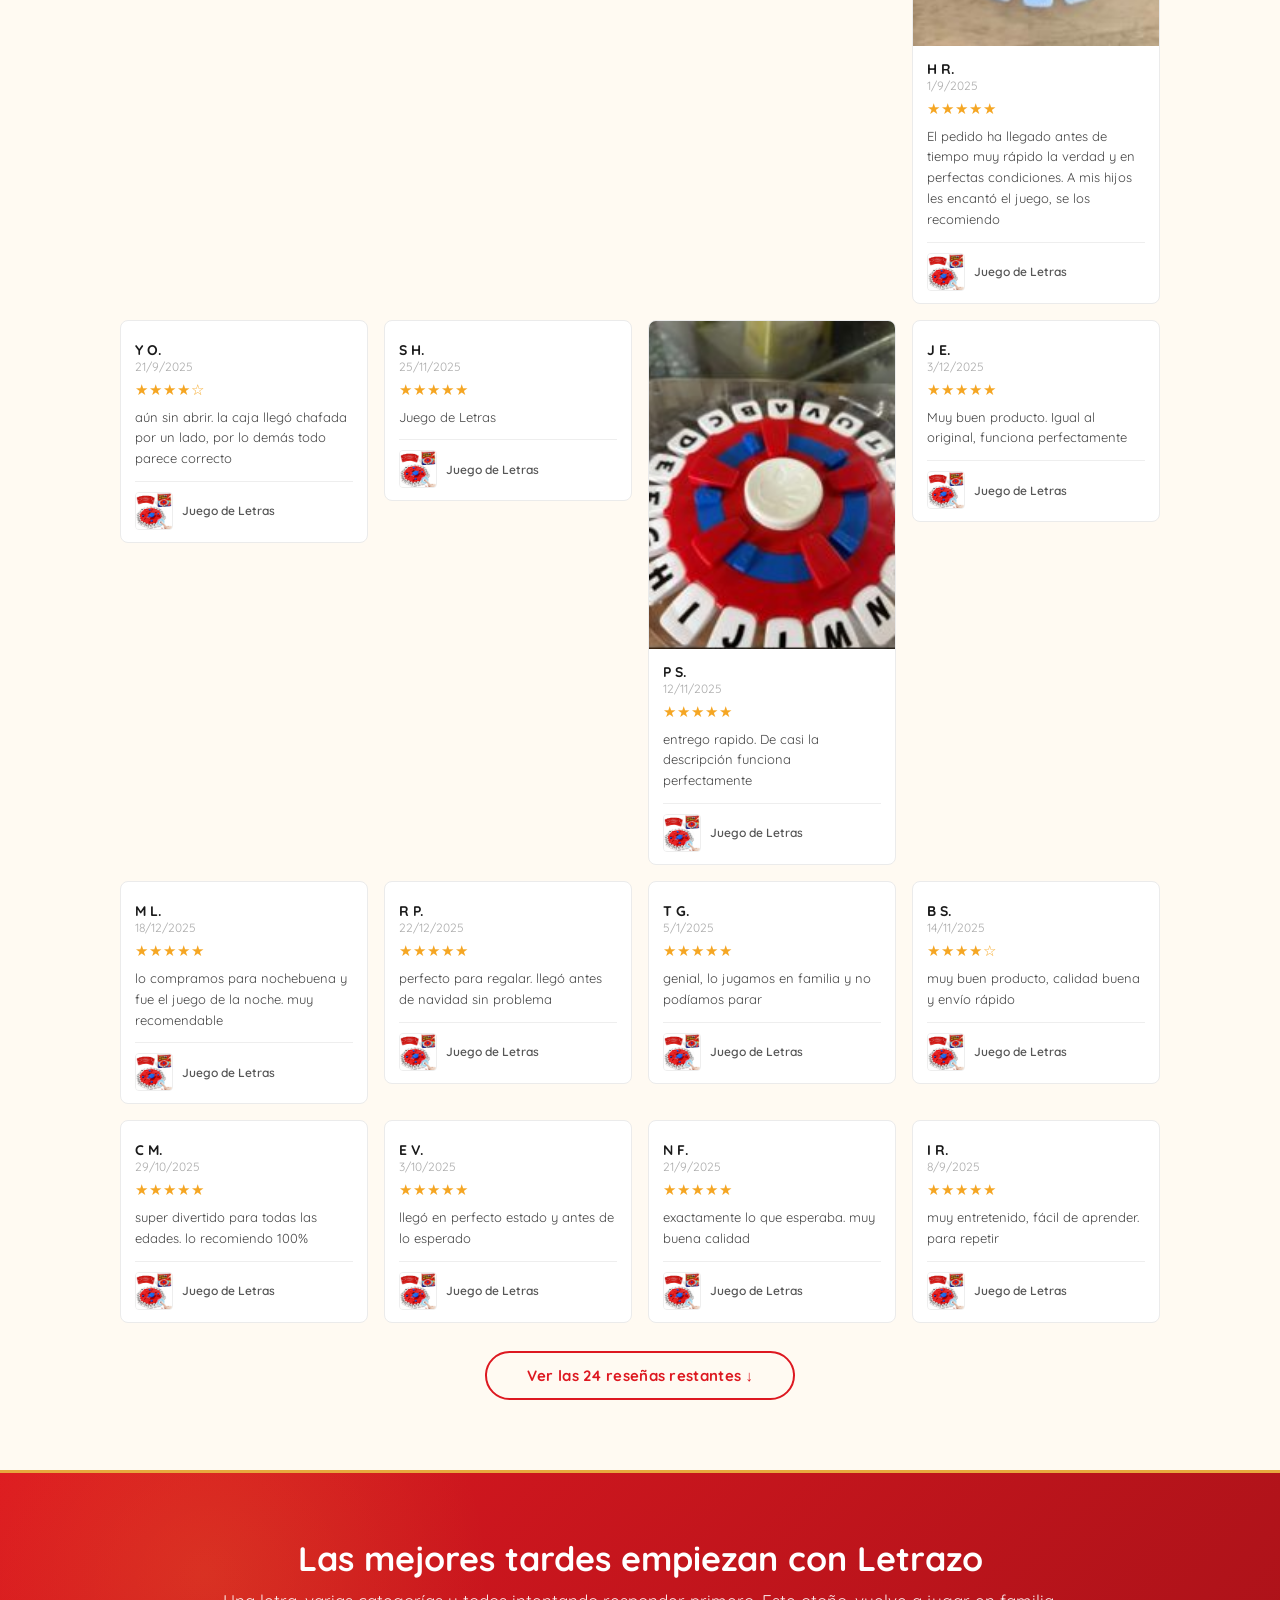
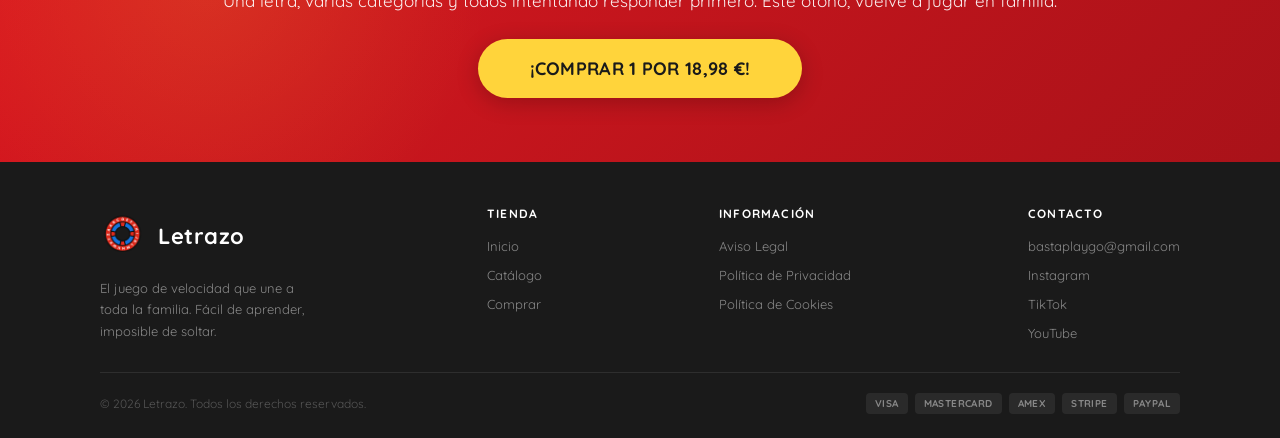
==== commit 9edc96a1: "Merge branch 'main' into preview-pack-2" ====
--- a/index.html
+++ b/index.html
@@ -206,7 +206,12 @@
     .thumb img { width: 100%; height: 100%; object-fit: cover; }
 
     /* PRODUCT INFO */
-    .product-info { flex: 1; padding-top: 4px; }
+    .product-info {
+      flex: 1;
+      padding-top: 4px;
+      position: sticky;
+      top: 94px;
+    }
     .product-brand {
       font-size: 11px;
       font-weight: 800;
@@ -251,6 +256,106 @@
       padding: 4px 11px;
       border-radius: 20px;
       letter-spacing: 0.3px;
+    }
+
+    /* CONVERSION SUMMARY + PACK SELECTOR */
+    .benefit-list {
+      list-style: none;
+      display: grid;
+      grid-template-columns: 1fr 1fr;
+      gap: 9px 14px;
+      margin: 0 0 24px;
+    }
+    .benefit-list li {
+      display: flex;
+      align-items: center;
+      gap: 8px;
+      color: #333;
+      font-size: 13px;
+      font-weight: 700;
+    }
+    .benefit-list li::before {
+      content: "✓";
+      display: grid;
+      place-items: center;
+      flex: 0 0 20px;
+      width: 20px;
+      height: 20px;
+      border-radius: 50%;
+      background: #fff0f0;
+      color: #DD1820;
+      font-size: 12px;
+      font-weight: 900;
+    }
+    .pack-heading {
+      margin-bottom: 10px;
+      font-size: 12px;
+      font-weight: 900;
+      letter-spacing: 1.3px;
+      color: #1a1a1a;
+    }
+    .purchase-options {
+      display: grid;
+      grid-template-columns: 1fr 1fr;
+      gap: 12px;
+      margin-bottom: 12px;
+    }
+    .purchase-options[hidden] { display: none; }
+    .purchase-option {
+      position: relative;
+      min-height: 116px;
+      padding: 18px 14px 14px;
+      border: 2px solid #e6e6e6;
+      border-radius: 12px;
+      background: #fff;
+      color: #1a1a1a;
+      text-align: left;
+      font-family: inherit;
+      cursor: pointer;
+      transition: border-color .15s, box-shadow .15s, transform .15s;
+    }
+    .purchase-option:hover { border-color: #ef9a9e; transform: translateY(-1px); }
+    .purchase-option.active {
+      border-color: #DD1820;
+      box-shadow: 0 0 0 3px rgba(221,24,32,.10);
+      background: #fffafa;
+    }
+    .purchase-option-label {
+      display: block;
+      margin-bottom: 7px;
+      font-size: 14px;
+      font-weight: 900;
+    }
+    .purchase-option strong {
+      display: block;
+      color: #DD1820;
+      font-size: 21px;
+      line-height: 1.15;
+    }
+    .purchase-option small {
+      display: block;
+      margin-top: 7px;
+      color: #666;
+      font-size: 11px;
+      font-weight: 700;
+    }
+    .pack-ribbon {
+      position: absolute;
+      top: -10px;
+      right: 9px;
+      padding: 4px 8px;
+      border-radius: 999px;
+      background: #FFD43B;
+      color: #1a1a1a;
+      font-size: 9px;
+      font-weight: 900;
+      letter-spacing: .5px;
+    }
+    .pack-note {
+      margin: 0 0 20px;
+      color: #666;
+      font-size: 12px;
+      line-height: 1.5;
     }
 
     .product-description {
@@ -280,6 +385,23 @@
     }
     .btn-buy-stripe:hover { background: #b8131a; transform: translateY(-1px); }
     .btn-buy-stripe:active { transform: translateY(0); }
+    .btn-buy-stripe.is-pending {
+      background: #6f6f6f;
+      cursor: not-allowed;
+      transform: none;
+    }
+    .btn-cta-big.is-pending,
+    footer [data-buy-button].is-pending {
+      opacity: .55;
+      cursor: not-allowed;
+    }
+    .checkout-note {
+      margin: -4px 0 18px;
+      text-align: center;
+      color: #666;
+      font-size: 11px;
+      font-weight: 600;
+    }
 
     /* VIDEO PLAYER (mobile-first, vertical) */
     .video-player {
@@ -615,6 +737,7 @@
 
     @media (max-width: 800px) {
       .product-section { flex-direction: column; gap: 24px; }
+      .product-info { position: static; width: 100%; }
       .gallery { flex: none; max-width: 100%; }
       .product-title { font-size: 26px; }
       .footer-inner { flex-direction: column; gap: 26px; }
@@ -629,6 +752,11 @@
     }
     @media (max-width: 380px) {
       .reviews-grid { grid-template-columns: 1fr; }
+    }
+    @media (max-width: 420px) {
+      .benefit-list { grid-template-columns: 1fr; }
+      .purchase-options { grid-template-columns: 1fr; }
+      .purchase-option { min-height: 100px; }
     }
   </style>
   <link rel="stylesheet" href="campaigns.css">
@@ -708,27 +836,40 @@
       <div class="product-brand">Letrazo <span class="campaign-chip" data-campaign-name>🍂 Otoño</span></div>
       <h1 class="product-title">Juego de Letras con Ruleta Digital</h1>
 
-      <div class="stars-row">
+      <a class="stars-row" href="#opiniones" aria-label="Ver las 44 reseñas">
         <span class="stars">★★★★★</span>
         <span class="reviews-count">4.8 · 44 reseñas</span>
-      </div>
+      </a>
 
       <div class="price-row">
         <span class="price-sale" data-unit-price>—</span>
         <span class="badge-sale" data-campaign-text="badge">OTOÑO</span>
       </div>
+
+      <ul class="benefit-list" aria-label="Ventajas principales">
+        <li>2 modos de juego</li>
+        <li>140 categorías</li>
+        <li>Para 2 o más jugadores</li>
+        <li>Envío gratuito</li>
+      </ul>
+
+      <p class="pack-heading">ELIGE TU PACK</p>
 
       <div class="purchase-options" data-purchase-options hidden>
         <button class="purchase-option active" type="button" data-purchase-option="unit" aria-pressed="true">
           <span class="purchase-option-label">1 unidad</span>
           <strong data-unit-price>—</strong>
+          <small>Perfecto para empezar</small>
         </button>
         <button class="purchase-option" type="button" data-purchase-option="pack2" aria-pressed="false">
+          <span class="pack-ribbon">MÁS ELEGIDO</span>
           <span class="purchase-option-label">Pack de 2</span>
           <strong data-pack2-price>—</strong>
           <small>Ahorras <span data-pack-saving>—</span></small>
         </button>
       </div>
+
+      <p class="pack-note">Dos juegos para regalar, compartir o llevar uno a cada casa.</p>
 
       <p class="product-description">
         <strong>¿Qué es Letrazo?</strong><br>
@@ -740,8 +881,9 @@
       </p>
 
       <a class="btn-buy-stripe" data-buy-button href="#" target="_blank">
-        Comprar <span data-selected-quantity>1</span> — <span data-selected-price>—</span>
+        <span data-buy-label>Comprar 1</span> — <span data-selected-price>—</span>
       </a>
+      <p class="checkout-note" data-purchase-status>Pago seguro con Stripe · Envío gratuito</p>
 
       <div class="trust-badges">
         <div class="trust-badge">📦 Envío gratis y asegurado</div>
@@ -836,7 +978,7 @@
   </section>
 
   <!-- REVIEWS -->
-  <section class="reviews-section">
+  <section class="reviews-section" id="opiniones">
     <div class="reviews-loox-header">
       <div class="reviews-loox-left">
         <span class="reviews-loox-stars">★★★★★</span>
@@ -918,7 +1060,7 @@
     <h2 data-campaign-text="ctaTitle">Las mejores tardes empiezan con Letrazo</h2>
     <p data-campaign-text="ctaText">Una letra, varias categorías y todos intentando responder primero. Este otoño, vuelve a jugar en familia.</p>
     <a class="btn-cta-big" data-buy-button href="#" target="_blank">
-      ¡Comprar <span data-selected-quantity>1</span> por <span data-selected-price>—</span>!
+      ¡<span data-buy-label>Comprar 1</span> por <span data-selected-price>—</span>!
     </a>
   </section>
 
@@ -1050,6 +1192,7 @@
   <script>
     document.querySelectorAll('[data-buy-button]').forEach(function(link){
       link.addEventListener('click', function(){
+        if (link.dataset.checkoutReady === 'false') return;
         if (typeof fbq === 'function') {
           fbq('track', 'InitiateCheckout', {
             value: Number(link.dataset.checkoutValue || window.BASTA_SITE.pricing.unitPrice),
